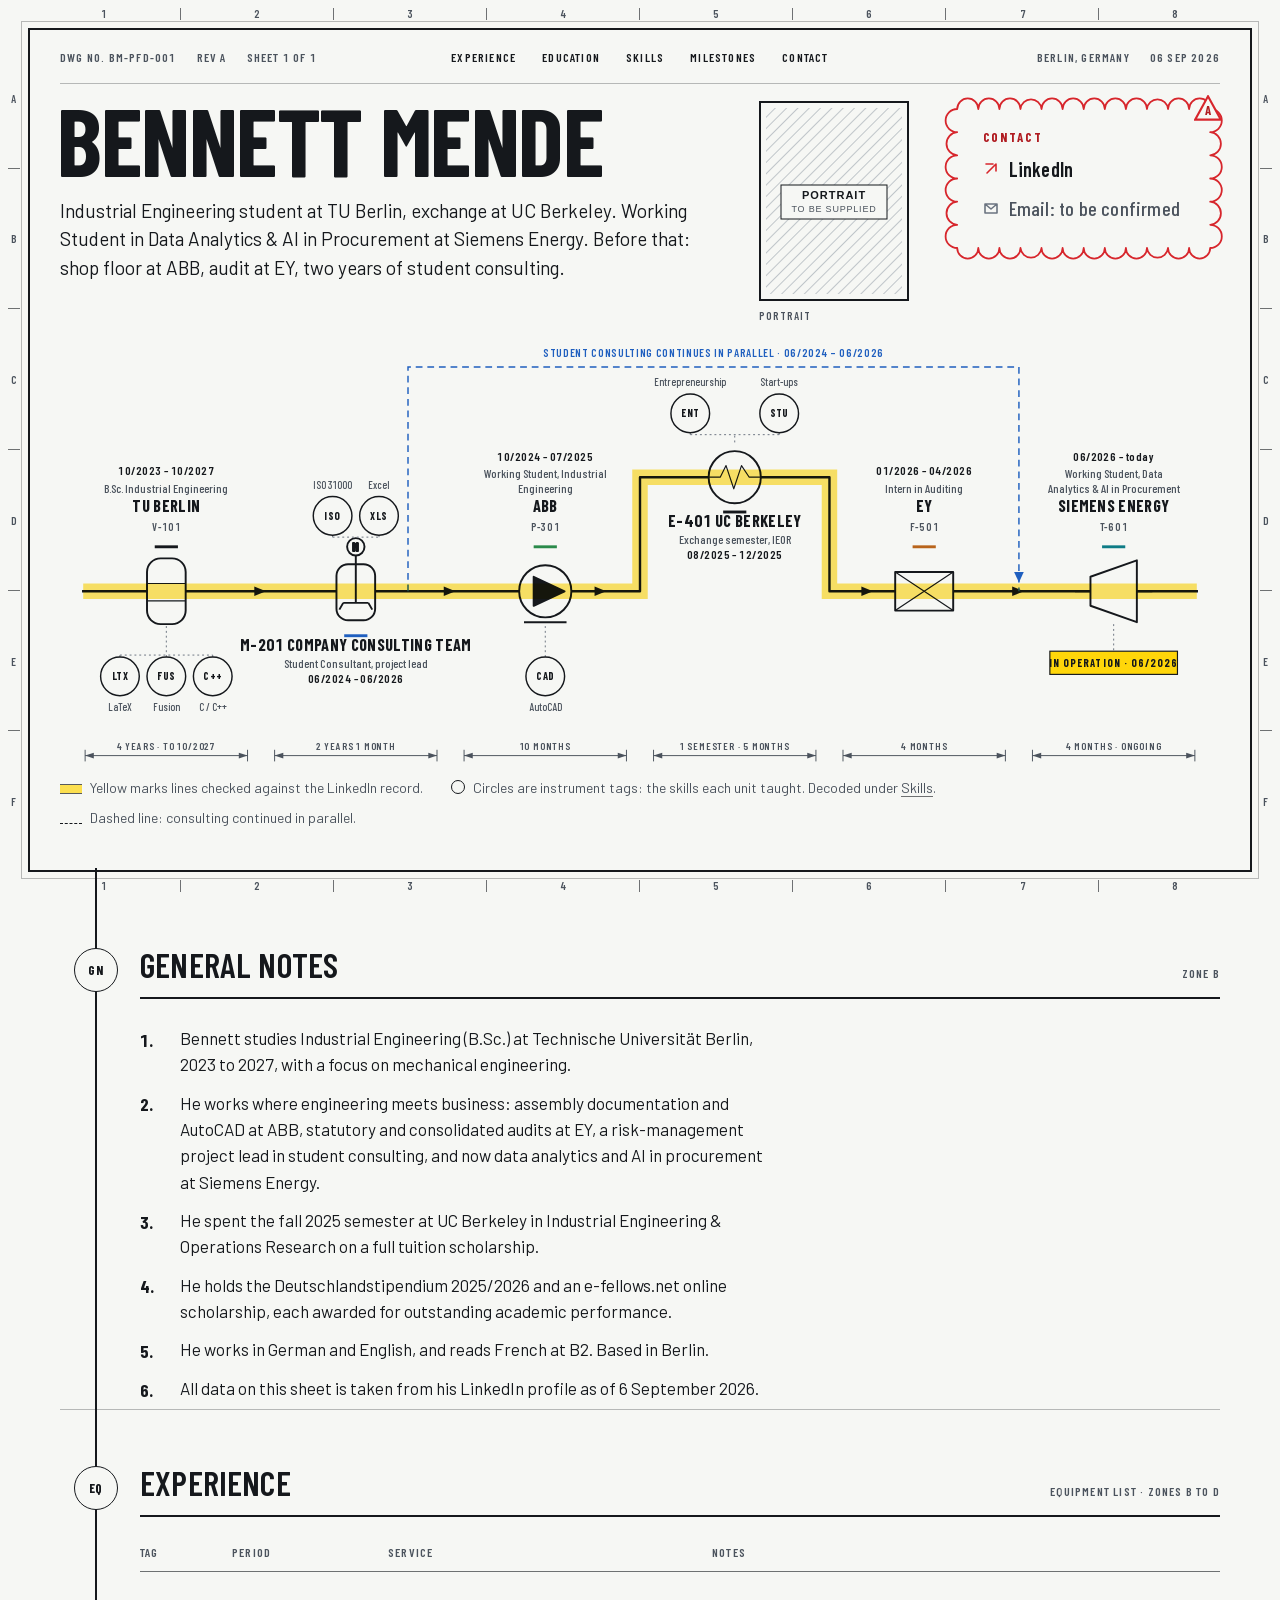
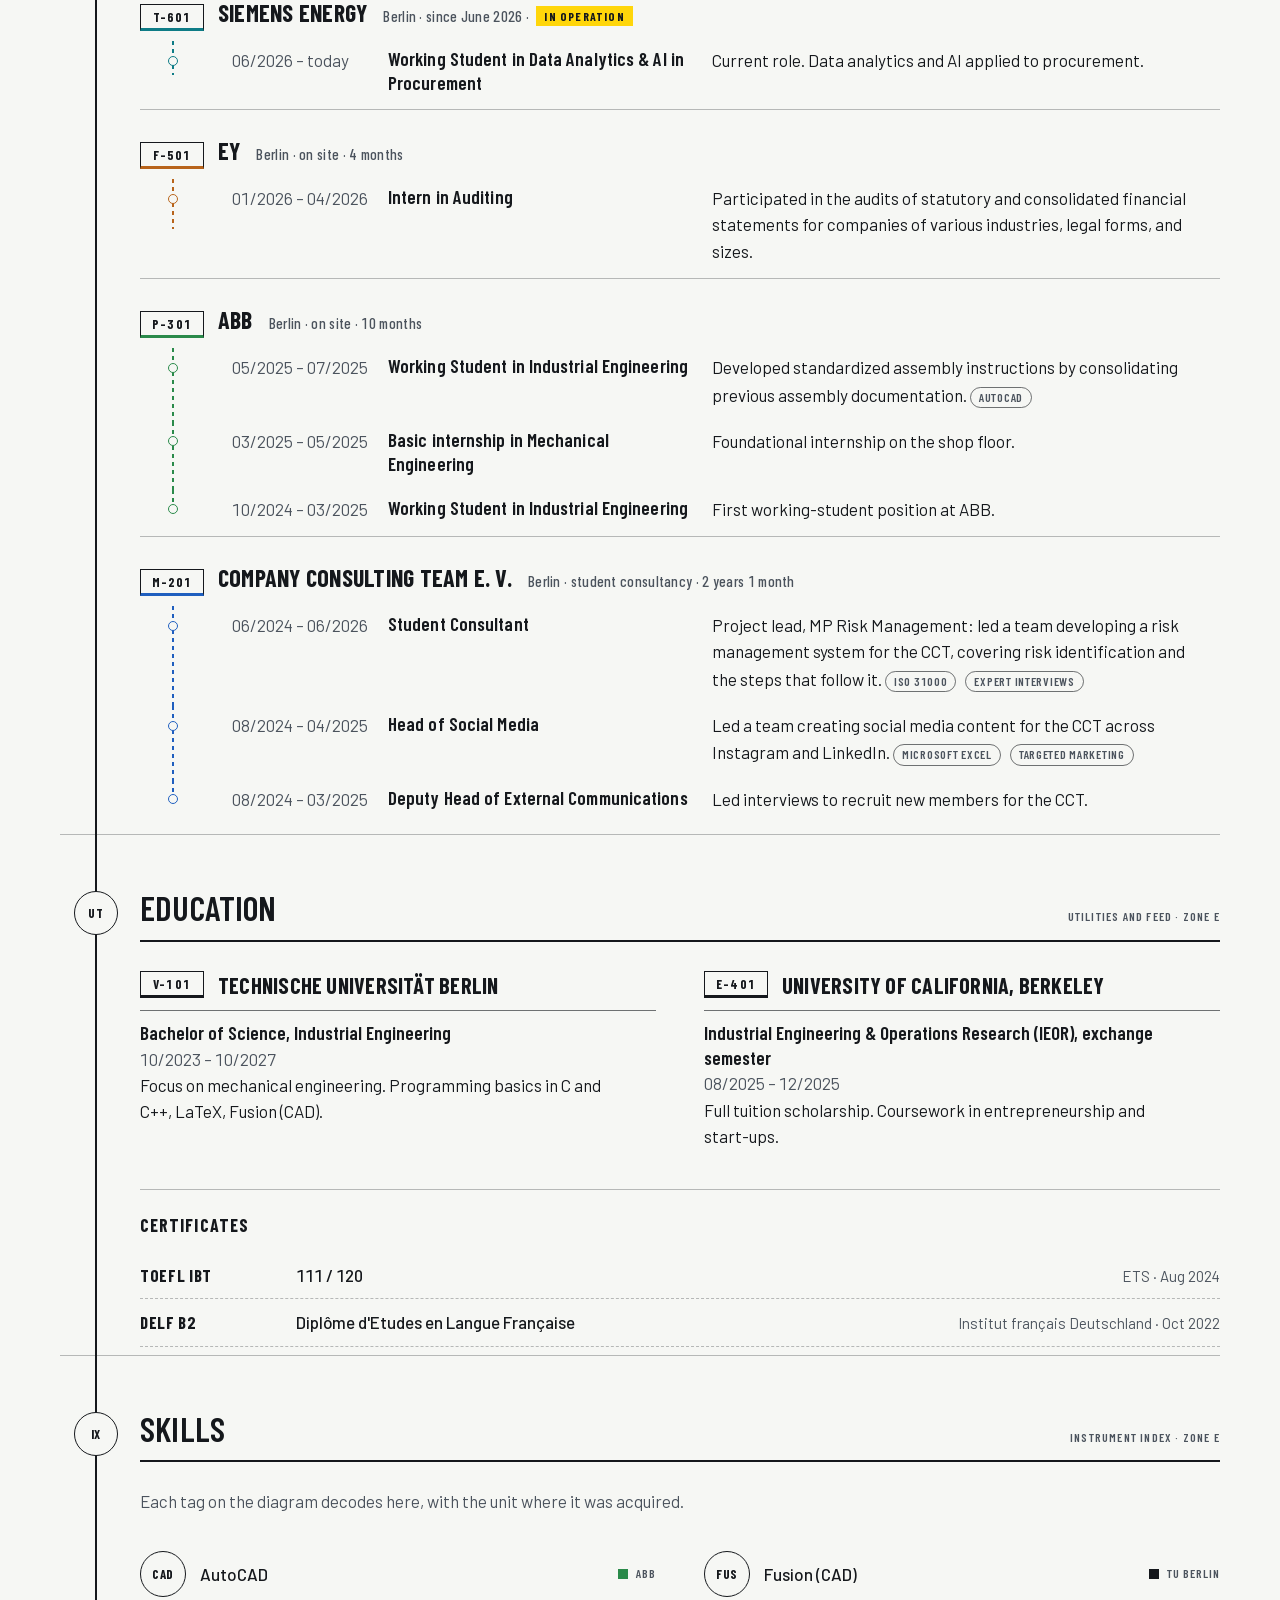
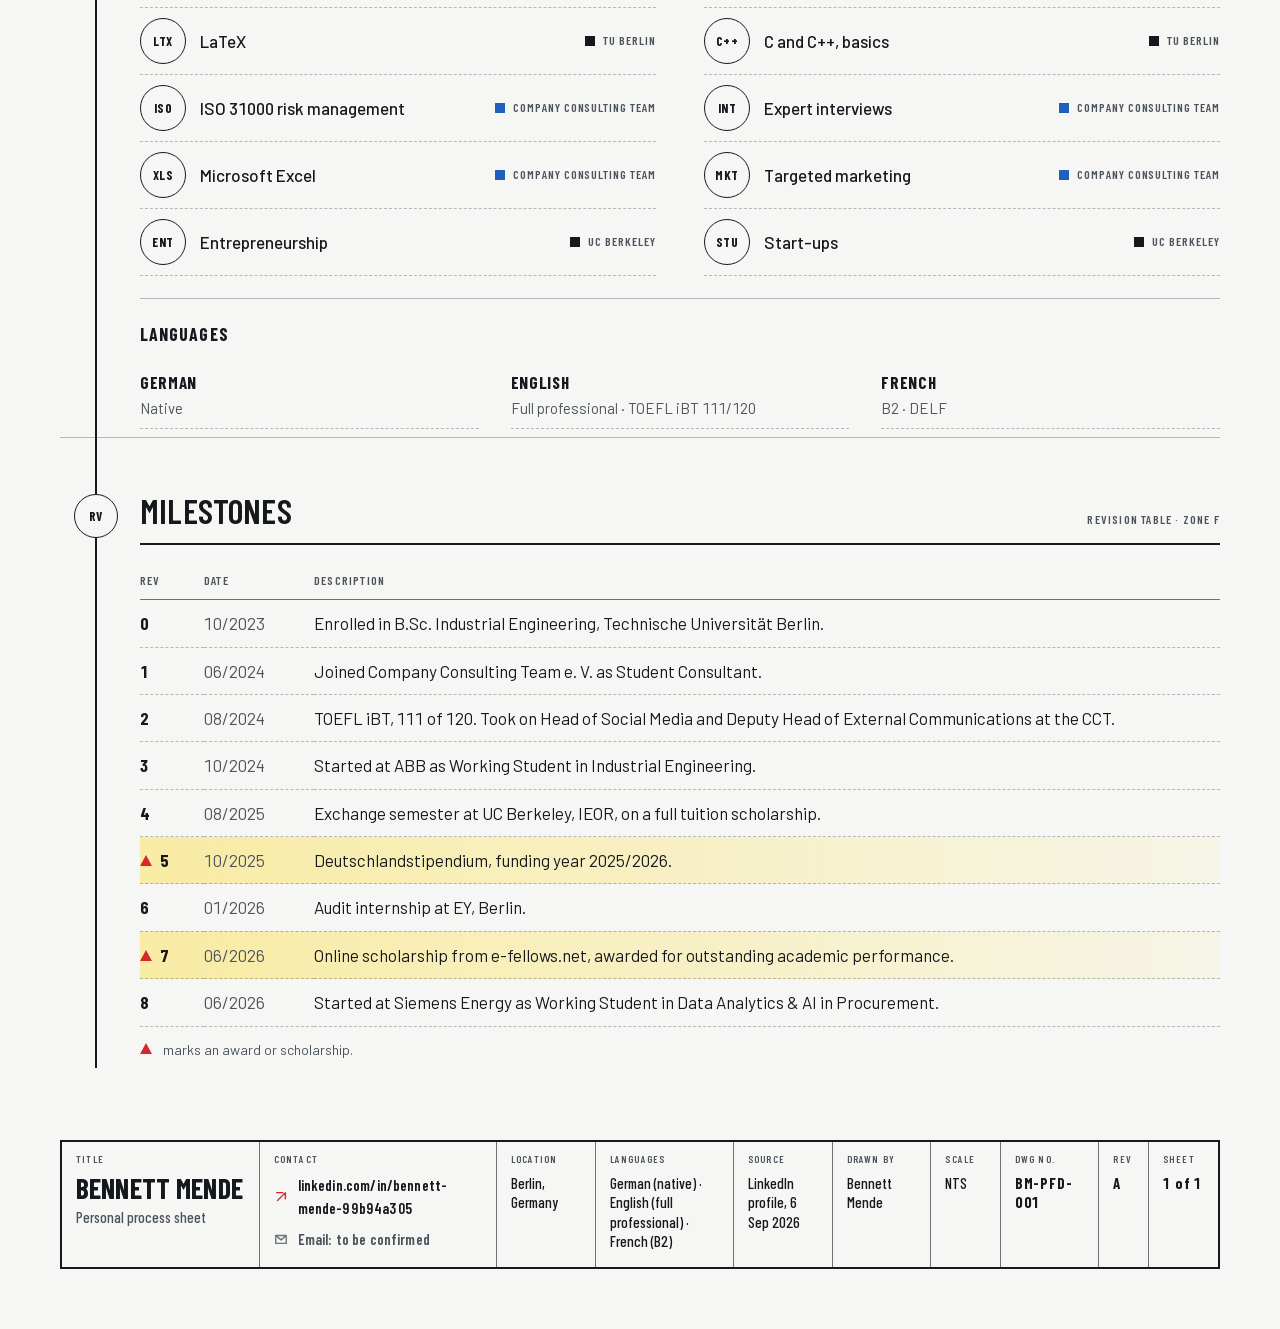
==== index.html @ 5a51af00 "Initial website upload" ====
<!DOCTYPE html>
<html lang="en">
<head>
<meta charset="utf-8">
<meta name="viewport" content="width=device-width, initial-scale=1">
<title>Bennett Mende: Industrial Engineering student, TU Berlin. Working Student at Siemens Energy.</title>
<meta name="description" content="Bennett Mende is a B.Sc. Industrial Engineering student at TU Berlin (exchange at UC Berkeley) and Working Student in Data Analytics &amp; AI in Procurement at Siemens Energy. Previously ABB, EY, and two years of student consulting.">
<meta name="theme-color" content="#f6f7f4">
<meta property="og:title" content="Bennett Mende">
<meta property="og:description" content="Industrial Engineering student at TU Berlin. Working Student in Data Analytics &amp; AI in Procurement at Siemens Energy. Previously ABB, EY, Company Consulting Team.">
<meta property="og:type" content="profile">
<link rel="icon" href="assets/favicon.svg" type="image/svg+xml">
<link rel="preload" href="assets/fonts/barlow-condensed-700.woff2" as="font" type="font/woff2" crossorigin>
<link rel="preload" href="assets/fonts/barlow-400.woff2" as="font" type="font/woff2" crossorigin>
<link rel="stylesheet" href="styles.css">
</head>
<body>
<!--
THESIS: A recruiter reads Bennett's career as one process flow on an engineering drawing sheet, checked off in yellow highlighter. It refuses the photo, big name, timeline-cards portfolio.
OWN-WORLD: plotter-white sheet, ink line work in three weights, a zone border and title block, DIN-style condensed caps (Barlow Condensed) with Barlow body, ISA-style equipment symbols and instrument bubbles, one highlighter yellow band, one red-pencil revision cloud, a color code per employer.
STORY: the visitor sees a real drawing sheet titled BENNETT MENDE, follows the line from TU Berlin to Siemens Energy in seconds, sees shop floor, audit, consulting, and data on one line, and clicks the red-lined Contact.
FIRST VIEWPORT: full-bleed sheet with zone markers. Drawing header strip. Title BENNETT MENDE at plotter scale with a one-line subtitle, portrait slot beside it, red revision cloud with LinkedIn and email at the right. Below: the process flow diagram, six labeled units on one continuous line with a dashed consulting bypass, skills as instrument bubbles. Contact repeats in the title block at the foot.
FORM: The Process Sheet (P&ID), candidate 7 of 7 on the ordered grounded list, seed 14451df4, code-led.
FINISH: unreviewed and undocumented is unfinished; this build ends with the finish review, the verdict, DESIGN.md, and every shipping raster carrying its provenance.
-->

<div class="frame" aria-hidden="true">
  <div class="frame-border"></div>
  <ol class="zones zones-top"><li>1</li><li>2</li><li>3</li><li>4</li><li>5</li><li>6</li><li>7</li><li>8</li></ol>
  <ol class="zones zones-bottom"><li>1</li><li>2</li><li>3</li><li>4</li><li>5</li><li>6</li><li>7</li><li>8</li></ol>
  <ol class="zones zones-left"><li>A</li><li>B</li><li>C</li><li>D</li><li>E</li><li>F</li></ol>
  <ol class="zones zones-right"><li>A</li><li>B</li><li>C</li><li>D</li><li>E</li><li>F</li></ol>
</div>

<a class="skip" href="#experience">Skip to experience</a>

<header class="dwg-header">
  <p class="dwg-meta"><span>Dwg no. BM-PFD-001</span><span>Rev A</span><span>Sheet 1 of 1</span></p>
  <nav class="dwg-nav" aria-label="Sections">
    <a href="#experience">Experience</a>
    <a href="#education">Education</a>
    <a href="#skills">Skills</a>
    <a href="#revisions">Milestones</a>
    <a href="#contact">Contact</a>
  </nav>
  <p class="dwg-meta dwg-meta-right"><span>Berlin, Germany</span><span><time datetime="2026-09-06">06 Sep 2026</time></span></p>
</header>

<main>
  <section class="hero" aria-labelledby="name">
    <div class="hero-top">
      <div class="hero-title">
        <h1 id="name">Bennett Mende</h1>
        <p class="hero-sub">Industrial Engineering student at TU Berlin, exchange at UC Berkeley. Working Student in Data Analytics &amp; AI in Procurement at Siemens Energy. Before that: shop floor at ABB, audit at EY, two years of student consulting.</p>
      </div>

      <figure class="portrait">
        <!-- Replace the src with assets/portrait.jpg once Bennett supplies a photo. See README.md. -->
        <img src="assets/portrait-placeholder.svg" width="150" height="200" alt="Portrait of Bennett Mende (placeholder until a photo is supplied)">
        <figcaption>Portrait</figcaption>
      </figure>

      <aside class="rev-cloud" id="contact-hero" aria-labelledby="contact-hero-title">
        <svg class="cloud-outline" aria-hidden="true" focusable="false"><path d=""/></svg>
        <span class="rev-tri" aria-hidden="true"><svg viewBox="0 0 24 22"><path d="M12 1 L23 21 H1 Z"/><text x="12" y="17">A</text></svg></span>
        <h2 id="contact-hero-title">Contact</h2>
        <ul class="contact-list">
          <li><a class="contact-link" href="https://www.linkedin.com/in/bennett-mende-99b94a305/" rel="me noopener" target="_blank">
            <svg class="ic" viewBox="0 0 16 16" aria-hidden="true"><path d="M3 3h7M13 3v7M13 3 4 12" fill="none" stroke="currentColor" stroke-width="1.6" stroke-linecap="round" stroke-linejoin="round"/></svg>
            LinkedIn<span class="visually-hidden"> (opens in a new tab)</span></a></li>
          <li><span class="contact-link placeholder" title="Email address to be confirmed by Bennett">
            <svg class="ic" viewBox="0 0 16 16" aria-hidden="true"><path d="M2 4h12v9H2zM2 4l6 5 6-5" fill="none" stroke="currentColor" stroke-width="1.6" stroke-linejoin="round"/></svg>
            Email: to be confirmed</span></li>
        </ul>
      </aside>
    </div>

    <figure class="pfd" id="pfd">
      <svg class="pfd-svg" role="img" aria-labelledby="pfd-title pfd-desc">
        <title id="pfd-title">Process flow diagram of Bennett Mende's career</title>
        <desc id="pfd-desc">One line from TU Berlin (2023) through Company Consulting Team (2024 to 2026), ABB (2024 to 2025), UC Berkeley (2025), and EY (2026) to Siemens Energy (since June 2026). Circles show skills learned at each stop.</desc>
      </svg>
      <noscript>
        <ol class="pfd-fallback">
          <li>TU Berlin, B.Sc. Industrial Engineering, 10/2023 to 10/2027</li>
          <li>Company Consulting Team e. V., Student Consultant, 06/2024 to 06/2026</li>
          <li>ABB, Working Student in Industrial Engineering, 10/2024 to 07/2025</li>
          <li>UC Berkeley, IEOR exchange semester, 08/2025 to 12/2025</li>
          <li>EY, Intern in Auditing, 01/2026 to 04/2026</li>
          <li>Siemens Energy, Working Student in Data Analytics &amp; AI in Procurement, since 06/2026</li>
        </ol>
      </noscript>
      <figcaption class="pfd-caption">
        <span><i class="key key-yellow" aria-hidden="true"></i>Yellow marks lines checked against the LinkedIn record.</span>
        <span><i class="key key-bubble" aria-hidden="true"></i>Circles are instrument tags: the skills each unit taught. Decoded under <a href="#skills">Skills</a>.</span>
        <span><i class="key key-dash" aria-hidden="true"></i>Dashed line: consulting continued in parallel.</span>
      </figcaption>
    </figure>
  </section>

  <div class="sheet-body">
    <div class="spine" aria-hidden="true"><div class="spine-yellow"></div></div>

    <section class="sheet-section" id="about" aria-labelledby="about-h">
      <div class="gutter"><span class="tag-bubble">GN</span></div>
      <div class="section-inner">
        <div class="section-head">
          <h2 id="about-h">General notes</h2>
          <p class="sheet-ref">Zone B</p>
        </div>
        <ol class="notes">
          <li>Bennett studies Industrial Engineering (B.Sc.) at Technische Universität Berlin, 2023 to 2027, with a focus on mechanical engineering.</li>
          <li>He works where engineering meets business: assembly documentation and AutoCAD at ABB, statutory and consolidated audits at EY, a risk-management project lead in student consulting, and now data analytics and AI in procurement at Siemens Energy.</li>
          <li>He spent the fall 2025 semester at UC Berkeley in Industrial Engineering &amp; Operations Research on a full tuition scholarship.</li>
          <li>He holds the Deutschlandstipendium 2025/2026 and an e-fellows.net online scholarship, each awarded for outstanding academic performance.</li>
          <li>He works in German and English, and reads French at B2. Based in Berlin.</li>
          <li>All data on this sheet is taken from his LinkedIn profile as of 6 September 2026.</li>
        </ol>
      </div>
    </section>

    <section class="sheet-section" id="experience" aria-labelledby="experience-h">
      <div class="gutter"><span class="tag-bubble">EQ</span></div>
      <div class="section-inner">
        <div class="section-head">
          <h2 id="experience-h">Experience</h2>
          <p class="sheet-ref">Equipment list · Zones B to D</p>
        </div>

        <table class="equipment">
          <thead>
            <tr>
              <th scope="col" class="col-tag">Tag</th>
              <th scope="col" class="col-period">Period</th>
              <th scope="col" class="col-service">Service</th>
              <th scope="col" class="col-notes">Notes</th>
            </tr>
          </thead>

          <tbody id="exp-se" class="unit" style="--code:#0e7c86">
            <tr class="unit-row">
              <th scope="rowgroup" colspan="4"><span class="unit-tag">T-601</span><span class="unit-name">Siemens Energy</span><span class="unit-meta">Berlin · since June 2026 · <span class="in-operation">in operation</span></span></th>
            </tr>
            <tr>
              <td class="col-tag" aria-hidden="true"></td>
              <td class="col-period"><time datetime="2026-06">06/2026</time> – today</td>
              <td class="col-service">Working Student in Data Analytics &amp; AI in Procurement</td>
              <td class="col-notes">Current role. Data analytics and AI applied to procurement.</td>
            </tr>
          </tbody>

          <tbody id="exp-ey" class="unit" style="--code:#b8641b">
            <tr class="unit-row">
              <th scope="rowgroup" colspan="4"><span class="unit-tag">F-501</span><span class="unit-name">EY</span><span class="unit-meta">Berlin · on site · 4 months</span></th>
            </tr>
            <tr>
              <td class="col-tag" aria-hidden="true"></td>
              <td class="col-period"><time datetime="2026-01">01/2026</time> – <time datetime="2026-04">04/2026</time></td>
              <td class="col-service">Intern in Auditing</td>
              <td class="col-notes">Participated in the audits of statutory and consolidated financial statements for companies of various industries, legal forms, and sizes.</td>
            </tr>
          </tbody>

          <tbody id="exp-abb" class="unit" style="--code:#2a8a4a">
            <tr class="unit-row">
              <th scope="rowgroup" colspan="4"><span class="unit-tag">P-301</span><span class="unit-name">ABB</span><span class="unit-meta">Berlin · on site · 10 months</span></th>
            </tr>
            <tr>
              <td class="col-tag" aria-hidden="true"></td>
              <td class="col-period"><time datetime="2025-05">05/2025</time> – <time datetime="2025-07">07/2025</time></td>
              <td class="col-service">Working Student in Industrial Engineering</td>
              <td class="col-notes">Developed standardized assembly instructions by consolidating previous assembly documentation. <span class="inst">AutoCAD</span></td>
            </tr>
            <tr>
              <td class="col-tag" aria-hidden="true"></td>
              <td class="col-period"><time datetime="2025-03">03/2025</time> – <time datetime="2025-05">05/2025</time></td>
              <td class="col-service">Basic internship in Mechanical Engineering</td>
              <td class="col-notes">Foundational internship on the shop floor.</td>
            </tr>
            <tr>
              <td class="col-tag" aria-hidden="true"></td>
              <td class="col-period"><time datetime="2024-10">10/2024</time> – <time datetime="2025-03">03/2025</time></td>
              <td class="col-service">Working Student in Industrial Engineering</td>
              <td class="col-notes">First working-student position at ABB.</td>
            </tr>
          </tbody>

          <tbody id="exp-cct" class="unit" style="--code:#1f5fbf">
            <tr class="unit-row">
              <th scope="rowgroup" colspan="4"><span class="unit-tag">M-201</span><span class="unit-name">Company Consulting Team e. V.</span><span class="unit-meta">Berlin · student consultancy · 2 years 1 month</span></th>
            </tr>
            <tr>
              <td class="col-tag" aria-hidden="true"></td>
              <td class="col-period"><time datetime="2024-06">06/2024</time> – <time datetime="2026-06">06/2026</time></td>
              <td class="col-service">Student Consultant</td>
              <td class="col-notes">Project lead, MP Risk Management: led a team developing a risk management system for the CCT, covering risk identification and the steps that follow it. <span class="inst">ISO 31000</span> <span class="inst">Expert interviews</span></td>
            </tr>
            <tr>
              <td class="col-tag" aria-hidden="true"></td>
              <td class="col-period"><time datetime="2024-08">08/2024</time> – <time datetime="2025-04">04/2025</time></td>
              <td class="col-service">Head of Social Media</td>
              <td class="col-notes">Led a team creating social media content for the CCT across Instagram and LinkedIn. <span class="inst">Microsoft Excel</span> <span class="inst">Targeted marketing</span></td>
            </tr>
            <tr>
              <td class="col-tag" aria-hidden="true"></td>
              <td class="col-period"><time datetime="2024-08">08/2024</time> – <time datetime="2025-03">03/2025</time></td>
              <td class="col-service">Deputy Head of External Communications</td>
              <td class="col-notes">Led interviews to recruit new members for the CCT.</td>
            </tr>
          </tbody>
        </table>
      </div>
    </section>

    <section class="sheet-section" id="education" aria-labelledby="education-h">
      <div class="gutter"><span class="tag-bubble">UT</span></div>
      <div class="section-inner">
        <div class="section-head">
          <h2 id="education-h">Education</h2>
          <p class="sheet-ref">Utilities and feed · Zone E</p>
        </div>

        <dl class="utilities">
          <div class="utility">
            <dt><span class="unit-tag">V-101</span>Technische Universität Berlin</dt>
            <dd class="u-degree">Bachelor of Science, Industrial Engineering</dd>
            <dd class="u-period"><time datetime="2023-10">10/2023</time> – <time datetime="2027-10">10/2027</time></dd>
            <dd class="u-notes">Focus on mechanical engineering. Programming basics in C and C++, LaTeX, Fusion (CAD).</dd>
          </div>
          <div class="utility">
            <dt><span class="unit-tag">E-401</span>University of California, Berkeley</dt>
            <dd class="u-degree">Industrial Engineering &amp; Operations Research (IEOR), exchange semester</dd>
            <dd class="u-period"><time datetime="2025-08">08/2025</time> – <time datetime="2025-12">12/2025</time></dd>
            <dd class="u-notes">Full tuition scholarship. Coursework in entrepreneurship and start-ups.</dd>
          </div>
        </dl>

        <div class="certs">
          <h3>Certificates</h3>
          <ul class="cert-list">
            <li><span class="cert-name">TOEFL iBT</span><span class="cert-value">111 / 120</span><span class="cert-meta">ETS · <time datetime="2024-08">Aug 2024</time></span></li>
            <li><span class="cert-name">DELF B2</span><span class="cert-value">Diplôme d'Etudes en Langue Française</span><span class="cert-meta">Institut français Deutschland · <time datetime="2022-10">Oct 2022</time></span></li>
          </ul>
        </div>
      </div>
    </section>

    <section class="sheet-section" id="skills" aria-labelledby="skills-h">
      <div class="gutter"><span class="tag-bubble">IX</span></div>
      <div class="section-inner">
        <div class="section-head">
          <h2 id="skills-h">Skills</h2>
          <p class="sheet-ref">Instrument index · Zone E</p>
        </div>
        <p class="lede">Each tag on the diagram decodes here, with the unit where it was acquired.</p>

        <ul class="instruments">
          <li><span class="bubble" aria-hidden="true">CAD</span><span class="i-name">AutoCAD</span><span class="i-src" style="--code:#2a8a4a">ABB</span></li>
          <li><span class="bubble" aria-hidden="true">FUS</span><span class="i-name">Fusion (CAD)</span><span class="i-src">TU Berlin</span></li>
          <li><span class="bubble" aria-hidden="true">LTX</span><span class="i-name">LaTeX</span><span class="i-src">TU Berlin</span></li>
          <li><span class="bubble" aria-hidden="true">C++</span><span class="i-name">C and C++, basics</span><span class="i-src">TU Berlin</span></li>
          <li><span class="bubble" aria-hidden="true">ISO</span><span class="i-name">ISO 31000 risk management</span><span class="i-src" style="--code:#1f5fbf">Company Consulting Team</span></li>
          <li><span class="bubble" aria-hidden="true">INT</span><span class="i-name">Expert interviews</span><span class="i-src" style="--code:#1f5fbf">Company Consulting Team</span></li>
          <li><span class="bubble" aria-hidden="true">XLS</span><span class="i-name">Microsoft Excel</span><span class="i-src" style="--code:#1f5fbf">Company Consulting Team</span></li>
          <li><span class="bubble" aria-hidden="true">MKT</span><span class="i-name">Targeted marketing</span><span class="i-src" style="--code:#1f5fbf">Company Consulting Team</span></li>
          <li><span class="bubble" aria-hidden="true">ENT</span><span class="i-name">Entrepreneurship</span><span class="i-src">UC Berkeley</span></li>
          <li><span class="bubble" aria-hidden="true">STU</span><span class="i-name">Start-ups</span><span class="i-src">UC Berkeley</span></li>
        </ul>

        <div class="languages">
          <h3>Languages</h3>
          <ul class="lang-list">
            <li><span class="lang">German</span><span class="level">Native</span></li>
            <li><span class="lang">English</span><span class="level">Full professional · TOEFL iBT 111/120</span></li>
            <li><span class="lang">French</span><span class="level">B2 · DELF</span></li>
          </ul>
        </div>
      </div>
    </section>

    <section class="sheet-section" id="revisions" aria-labelledby="revisions-h">
      <div class="gutter"><span class="tag-bubble">RV</span></div>
      <div class="section-inner">
        <div class="section-head">
          <h2 id="revisions-h">Milestones</h2>
          <p class="sheet-ref">Revision table · Zone F</p>
        </div>

        <table class="revisions">
          <thead>
            <tr><th scope="col">Rev</th><th scope="col">Date</th><th scope="col">Description</th></tr>
          </thead>
          <tbody>
            <tr><td>0</td><td><time datetime="2023-10">10/2023</time></td><td>Enrolled in B.Sc. Industrial Engineering, Technische Universität Berlin.</td></tr>
            <tr><td>1</td><td><time datetime="2024-06">06/2024</time></td><td>Joined Company Consulting Team e. V. as Student Consultant.</td></tr>
            <tr><td>2</td><td><time datetime="2024-08">08/2024</time></td><td>TOEFL iBT, 111 of 120. Took on Head of Social Media and Deputy Head of External Communications at the CCT.</td></tr>
            <tr><td>3</td><td><time datetime="2024-10">10/2024</time></td><td>Started at ABB as Working Student in Industrial Engineering.</td></tr>
            <tr><td>4</td><td><time datetime="2025-08">08/2025</time></td><td>Exchange semester at UC Berkeley, IEOR, on a full tuition scholarship.</td></tr>
            <tr class="award"><td><span class="award-mark" aria-hidden="true"></span>5</td><td><time datetime="2025-10">10/2025</time></td><td>Deutschlandstipendium, funding year 2025/2026.</td></tr>
            <tr><td>6</td><td><time datetime="2026-01">01/2026</time></td><td>Audit internship at EY, Berlin.</td></tr>
            <tr class="award"><td><span class="award-mark" aria-hidden="true"></span>7</td><td><time datetime="2026-06">06/2026</time></td><td>Online scholarship from e-fellows.net, awarded for outstanding academic performance.</td></tr>
            <tr><td>8</td><td><time datetime="2026-06">06/2026</time></td><td>Started at Siemens Energy as Working Student in Data Analytics &amp; AI in Procurement.</td></tr>
          </tbody>
        </table>
        <p class="table-note"><span class="award-mark" aria-hidden="true"></span> marks an award or scholarship.</p>
      </div>
    </section>
  </div>

  <footer class="title-block" id="contact" aria-labelledby="tb-title">
    <div class="tb-cell tb-title">
      <span class="tb-label">Title</span>
      <p id="tb-title" class="tb-name">Bennett Mende</p>
      <p class="tb-value">Personal process sheet</p>
    </div>
    <div class="tb-cell tb-contact">
      <span class="tb-label">Contact</span>
      <ul class="contact-list">
        <li><a class="contact-link" href="https://www.linkedin.com/in/bennett-mende-99b94a305/" rel="me noopener" target="_blank">
          <svg class="ic" viewBox="0 0 16 16" aria-hidden="true"><path d="M3 3h7M13 3v7M13 3 4 12" fill="none" stroke="currentColor" stroke-width="1.6" stroke-linecap="round" stroke-linejoin="round"/></svg>
          linkedin.com/in/bennett-mende-99b94a305<span class="visually-hidden"> (opens in a new tab)</span></a></li>
        <li><span class="contact-link placeholder" title="Email address to be confirmed by Bennett">
          <svg class="ic" viewBox="0 0 16 16" aria-hidden="true"><path d="M2 4h12v9H2zM2 4l6 5 6-5" fill="none" stroke="currentColor" stroke-width="1.6" stroke-linejoin="round"/></svg>
          Email: to be confirmed</span></li>
      </ul>
    </div>
    <div class="tb-cell tb-location">
      <span class="tb-label">Location</span>
      <p class="tb-value">Berlin, Germany</p>
    </div>
    <div class="tb-cell tb-langs">
      <span class="tb-label">Languages</span>
      <p class="tb-value">German (native) · English (full professional) · French (B2)</p>
    </div>
    <div class="tb-cell tb-source">
      <span class="tb-label">Source</span>
      <p class="tb-value">LinkedIn profile, <time datetime="2026-09-06">6 Sep 2026</time></p>
    </div>
    <div class="tb-cell tb-drawn">
      <span class="tb-label">Drawn by</span>
      <p class="tb-value">Bennett Mende</p>
    </div>
    <div class="tb-cell tb-scale">
      <span class="tb-label">Scale</span>
      <p class="tb-value">NTS</p>
    </div>
    <div class="tb-cell tb-dwg">
      <span class="tb-label">Dwg no.</span>
      <p class="tb-value tb-mono">BM-PFD-001</p>
    </div>
    <div class="tb-cell tb-rev">
      <span class="tb-label">Rev</span>
      <p class="tb-value tb-mono">A</p>
    </div>
    <div class="tb-cell tb-sheet">
      <span class="tb-label">Sheet</span>
      <p class="tb-value tb-mono">1 of 1</p>
    </div>
  </footer>
</main>

<script src="script.js" defer></script>
</body>
</html>
---- styles.css ----
/* Bennett Mende: The Process Sheet
   A plotter-white engineering drawing sheet. Ink line work in three weights,
   a zone border, a title block, highlighter yellow for checked lines, red pencil
   for the revision cloud. Type: Barlow Condensed (DIN-style engineering caps)
   and Barlow for reading. */

@font-face { font-family: "Barlow"; font-weight: 400; font-display: swap; src: url("assets/fonts/barlow-400.woff2") format("woff2"); }
@font-face { font-family: "Barlow"; font-weight: 500; font-display: swap; src: url("assets/fonts/barlow-500.woff2") format("woff2"); }
@font-face { font-family: "Barlow"; font-weight: 600; font-display: swap; src: url("assets/fonts/barlow-600.woff2") format("woff2"); }
@font-face { font-family: "Barlow Condensed"; font-weight: 500; font-display: swap; src: url("assets/fonts/barlow-condensed-500.woff2") format("woff2"); }
@font-face { font-family: "Barlow Condensed"; font-weight: 600; font-display: swap; src: url("assets/fonts/barlow-condensed-600.woff2") format("woff2"); }
@font-face { font-family: "Barlow Condensed"; font-weight: 700; font-display: swap; src: url("assets/fonts/barlow-condensed-700.woff2") format("woff2"); }

:root {
  --sheet: #f6f7f4;
  --sheet-deep: #eceee9;
  --ink: #15181c;
  --ink-2: #4b535d;
  --ink-3: #6b7480;
  --rule: rgba(21, 24, 28, 0.28);
  --rule-strong: rgba(21, 24, 28, 0.6);
  --yellow: #ffd60a;
  --yellow-ink: #7a6200;
  --red: #d7262c;
  --red-deep: #b01c21;
  --code: var(--ink);

  --font-display: "Barlow Condensed", "Arial Narrow", "Helvetica Neue", sans-serif;
  --font-body: "Barlow", "Helvetica Neue", Arial, sans-serif;

  --frame: 28px;        /* distance from viewport edge to the border line */
  --frame-pad: 60px;    /* content inset from viewport edge */
  --gutter: 72px;       /* spine column width */
  --max: 1320px;

  --w-thin: 1px;
  --w-med: 1.5px;
  --w-thick: 2.5px;

  --ease-out: cubic-bezier(0.16, 1, 0.3, 1);
}

@media (max-width: 760px) {
  :root { --frame: 14px; --frame-pad: 32px; --gutter: 0px; }
}

*, *::before, *::after { box-sizing: border-box; }

html {
  background: var(--sheet);
  color: var(--ink);
  font-family: var(--font-body);
  font-size: 100%;
  line-height: 1.55;
  -webkit-text-size-adjust: 100%;
  scroll-behavior: smooth;
  scroll-padding-top: 72px;
  caret-color: var(--ink);
  scrollbar-color: var(--ink) var(--sheet);
  scrollbar-width: thin;
}

body {
  margin: 0;
  min-height: 100vh;
  font-size: 1.0625rem;
  font-feature-settings: "tnum" 1, "kern" 1;
  padding: 0 var(--frame-pad);
}

::selection { background: var(--yellow); color: var(--ink); }
::-webkit-scrollbar { width: 10px; height: 10px; }
::-webkit-scrollbar-track { background: var(--sheet); }
::-webkit-scrollbar-thumb { background: var(--ink); border: 3px solid var(--sheet); }

:focus-visible {
  outline: 3px solid var(--yellow);
  outline-offset: 2px;
  box-shadow: 0 0 0 5px var(--ink);
  border-radius: 1px;
}

a { color: inherit; text-decoration-color: var(--rule-strong); text-decoration-thickness: 1px; text-underline-offset: 0.18em; }
a:hover { text-decoration-color: var(--ink); text-decoration-thickness: 2px; }

h1, h2, h3 { margin: 0; font-family: var(--font-display); text-wrap: balance; }
p, ul, ol, dl { margin: 0; }
ul, ol { padding: 0; list-style: none; }
time { font-variant-numeric: tabular-nums; }

.visually-hidden {
  position: absolute !important; width: 1px; height: 1px; padding: 0; margin: -1px;
  overflow: hidden; clip: rect(0 0 0 0); white-space: nowrap; border: 0;
}

.skip {
  position: absolute; left: var(--frame-pad); top: -60px;
  background: var(--ink); color: var(--sheet); padding: 8px 14px;
  font-family: var(--font-display); font-weight: 600; letter-spacing: 0.06em; text-transform: uppercase;
  text-decoration: none; z-index: 60;
}
.skip:focus { top: 8px; }

/* ---------- Sheet frame with zone markers ---------- */

.frame { position: fixed; inset: 0; pointer-events: none; z-index: 50; }
.frame-border {
  position: absolute; inset: var(--frame);
  border: var(--w-thick) solid var(--ink);
}
.frame-border::before {
  content: ""; position: absolute; inset: -9px;
  border: var(--w-thin) solid var(--rule);
}
.zones {
  position: absolute; display: flex; margin: 0; padding: 0;
  font-family: var(--font-display); font-weight: 600; font-size: 0.6875rem;
  letter-spacing: 0.08em; color: var(--ink-2);
}
.zones li { flex: 1; display: flex; align-items: center; justify-content: center; position: relative; }
.zones-top, .zones-bottom { left: var(--frame); right: var(--frame); height: var(--frame); }
.zones-top { top: 0; } .zones-bottom { bottom: 0; }
.zones-left, .zones-right { top: var(--frame); bottom: var(--frame); width: var(--frame); flex-direction: column; }
.zones-left { left: 0; } .zones-right { right: 0; }
.zones-top li:not(:last-child)::after, .zones-bottom li:not(:last-child)::after {
  content: ""; position: absolute; right: 0; top: 30%; height: 40%; border-right: var(--w-thin) solid var(--rule-strong);
}
.zones-left li:not(:last-child)::after, .zones-right li:not(:last-child)::after {
  content: ""; position: absolute; bottom: 0; left: 30%; width: 40%; border-bottom: var(--w-thin) solid var(--rule-strong);
}
@media (max-width: 760px) {
  .zones { font-size: 0.5625rem; }
  .frame-border::before { display: none; }
}

/* ---------- Drawing header ---------- */

.dwg-header {
  position: sticky; top: 0; z-index: 40;
  display: grid; grid-template-columns: 1fr auto 1fr; align-items: center; gap: 24px;
  max-width: var(--max); margin: 0 auto;
  padding: 44px 0 12px;
  background: var(--sheet);
  box-shadow: 0 1px 0 var(--rule);
  font-family: var(--font-display); font-weight: 600; font-size: 0.75rem;
  letter-spacing: 0.1em; text-transform: uppercase; color: var(--ink-2);
}
.dwg-meta { display: flex; gap: 20px; white-space: nowrap; }
.dwg-meta-right { justify-content: flex-end; }
.dwg-nav { display: flex; gap: 26px; }
.dwg-nav a { text-decoration: none; color: var(--ink); padding: 4px 0; position: relative; }
.dwg-nav a::after {
  content: ""; position: absolute; left: 0; right: 0; bottom: 0; height: 3px;
  background: var(--yellow); transform: scaleX(0); transform-origin: left;
  transition: transform 260ms var(--ease-out);
}
.dwg-nav a:hover::after, .dwg-nav a:focus-visible::after { transform: scaleX(1); }
@media (max-width: 960px) {
  .dwg-header { position: static; grid-template-columns: 1fr; gap: 8px; padding-top: 34px; background: none; box-shadow: none; }
  .dwg-meta-right { display: none; }
  .dwg-nav { gap: 8px 14px; flex-wrap: wrap; font-size: 0.6875rem; }
}
@media (max-width: 480px) {
  .dwg-header .dwg-meta { display: none; }
}

/* ---------- Hero ---------- */

main { max-width: var(--max); margin: 0 auto; }

.hero { padding: 12px 0 40px; }

.hero-top {
  display: grid;
  grid-template-columns: minmax(0, 1fr) auto auto;
  gap: 40px 48px;
  align-items: start;
}

h1 {
  font-size: clamp(2.75rem, 7.5vw + 1rem, 6rem);
  line-height: 0.92;
  font-weight: 700;
  letter-spacing: -0.015em;
  text-transform: uppercase;
  margin-left: -0.03em;
}
.hero-sub {
  margin-top: 14px;
  max-width: 62ch;
  font-size: 1.1875rem;
  line-height: 1.5;
  color: var(--ink);
}

.portrait { margin: 6px 0 0; display: grid; gap: 6px; justify-items: start; }
.portrait img { display: block; width: 150px; height: 200px; object-fit: cover; }
.portrait figcaption {
  font-family: var(--font-display); font-weight: 600; font-size: 0.6875rem;
  letter-spacing: 0.1em; text-transform: uppercase; color: var(--ink-2);
}

/* Revision cloud: red pencil markup around Contact */
.rev-cloud {
  position: relative; margin: 14px 10px 0 0;
  padding: 22px 30px 24px 26px;
  color: var(--red-deep);
  min-width: 250px;
}
.cloud-outline {
  position: absolute; inset: 0; width: 100%; height: 100%; overflow: visible;
  pointer-events: none;
}
.cloud-outline path { fill: none; stroke: var(--red); stroke-width: 1.8; stroke-linejoin: round; }
.rev-tri { position: absolute; right: -12px; top: -14px; width: 28px; height: 26px; }
.rev-tri svg { width: 100%; height: 100%; }
.rev-tri path { fill: var(--sheet); stroke: var(--red); stroke-width: 1.8; }
.rev-tri text { font-family: var(--font-display); font-weight: 700; font-size: 11px; fill: var(--red-deep); text-anchor: middle; }
.rev-cloud h2 {
  font-size: 0.8125rem; font-weight: 700; letter-spacing: 0.14em; text-transform: uppercase;
  color: var(--red-deep); margin-bottom: 10px;
}
.contact-list { display: grid; gap: 8px; }
.contact-link {
  display: inline-flex; align-items: center; gap: 10px;
  font-family: var(--font-display); font-weight: 600; font-size: 1.25rem; letter-spacing: 0.01em;
  color: var(--ink); text-decoration: none;
}
.contact-link .ic { width: 16px; height: 16px; flex: none; color: var(--red); }
a.contact-link { position: relative; }
a.contact-link::after {
  content: ""; position: absolute; left: 26px; right: 0; bottom: 1px; height: 2px;
  background: var(--red); transform: scaleX(0); transform-origin: left; transition: transform 240ms var(--ease-out);
}
a.contact-link:hover::after, a.contact-link:focus-visible::after { transform: scaleX(1); }
.contact-link.placeholder { color: var(--ink-2); font-weight: 500; }
.contact-link.placeholder .ic { color: var(--ink-3); }

@media (max-width: 1100px) {
  .hero-top { grid-template-columns: minmax(0, 1fr) auto; grid-template-rows: auto auto; gap: 24px 40px; }
  .hero-title { grid-row: 1 / 3; }
  .portrait { grid-column: 2; grid-row: 1; }
  .portrait img { width: 120px; height: 160px; }
  .rev-cloud { grid-column: 2; grid-row: 2; margin: 0 10px 0 0; padding: 18px 26px 20px 22px; }
}
@media (max-width: 760px) {
  .hero { padding-top: 8px; }
  .hero-top { grid-template-columns: 1fr; grid-template-rows: none; gap: 26px; }
  .hero-title { grid-row: auto; }
  .portrait { grid-column: auto; grid-row: auto; order: 3; margin-top: 4px; }
  .rev-cloud { grid-column: auto; grid-row: auto; }
  .hero-sub { font-size: 1.0625rem; margin-top: 16px; }
  .rev-cloud { margin: 18px 12px 0 0; padding: 18px 24px 20px 20px; min-width: 0; width: 100%; }
  .contact-link { font-size: 1.125rem; }
}

/* Process flow diagram */
.pfd { margin: 14px 0 0; }
.pfd-svg { display: block; width: 100%; height: auto; overflow: visible; }
.pfd-svg text { font-family: var(--font-display); fill: var(--ink); }
.pfd-svg .line-main { fill: none; stroke: var(--ink); stroke-width: 2.5; stroke-linejoin: round; stroke-linecap: square; }
.pfd-svg .line-bypass { fill: none; stroke: var(--code, var(--ink)); stroke-width: 1.5; stroke-dasharray: 7 5; }
.pfd-svg .line-yellow {
  fill: none; stroke: var(--yellow); stroke-width: 16; stroke-linecap: butt; stroke-linejoin: miter;
  opacity: 0.62; mix-blend-mode: multiply;
  stroke-dasharray: var(--len) var(--len);
  stroke-dashoffset: var(--len);
  animation: yellow-off 1900ms var(--ease-out) 350ms forwards;
}
@keyframes yellow-off { to { stroke-dashoffset: 0; } }
.pfd-svg .arrow { fill: var(--ink); }
.pfd-svg .sym { fill: var(--sheet); stroke: var(--ink); stroke-width: 2; stroke-linejoin: round; }
.pfd-svg .sym .thin { stroke-width: 1.2; }
.pfd-svg .sym .solid { fill: var(--ink); }
.pfd-svg .sym-text { font-size: 11px; font-weight: 700; fill: var(--ink); text-anchor: middle; }
.pfd-svg .node-tag { font-size: 11px; font-weight: 600; letter-spacing: 0.08em; fill: var(--ink-2); }
.pfd-svg .node-name { font-size: 17px; font-weight: 700; letter-spacing: 0.02em; text-transform: uppercase; }
.pfd-svg .node-role { font-size: 12.5px; font-weight: 500; fill: var(--ink-2); }
.pfd-svg .node-dates { font-size: 12px; font-weight: 600; fill: var(--ink); letter-spacing: 0.04em; }
.pfd-svg .code-swatch { stroke-width: 3; stroke: var(--code, var(--ink)); }
.pfd-svg .leader { fill: none; stroke: var(--ink-3); stroke-width: 1; stroke-dasharray: 2 3; }
.pfd-svg .bubble-c { fill: var(--sheet); stroke: var(--ink); stroke-width: 1.5; }
.pfd-svg .bubble-t { font-size: 11px; font-weight: 700; letter-spacing: 0.04em; text-anchor: middle; }
.pfd-svg .bubble-l { font-size: 11px; font-weight: 500; fill: var(--ink-2); text-anchor: middle; }
.pfd-svg .status-box { fill: var(--yellow); stroke: var(--ink); stroke-width: 1.2; }
.pfd-svg .status-t { font-size: 11px; font-weight: 700; letter-spacing: 0.1em; text-anchor: middle; fill: var(--ink); }
.pfd-svg .dim line { stroke: var(--ink-2); stroke-width: 1; }
.pfd-svg .dim-tick { fill: var(--ink-2); }
.pfd-svg .dim-t { font-size: 10.5px; font-weight: 600; letter-spacing: 0.08em; fill: var(--ink-2); text-transform: uppercase; }
.pfd-svg .bypass-l { font-size: 11.5px; font-weight: 600; letter-spacing: 0.06em; fill: var(--code, var(--ink)); text-transform: uppercase; }

.pfd-svg a.node { cursor: pointer; outline: none; }
.pfd-svg a.node .sym { transition: stroke-width 180ms var(--ease-out); }
.pfd-svg a.node:hover .sym, .pfd-svg a.node:focus-visible .sym { stroke-width: 3.2; }
.pfd-svg a.node .node-name { transition: fill 180ms; }
.pfd-svg a.node:hover .node-name, .pfd-svg a.node:focus-visible .node-name { fill: var(--code, var(--ink)); }
.pfd-svg a.node .focus-ring { fill: none; stroke: var(--yellow); stroke-width: 4; opacity: 0; }
.pfd-svg a.node:focus-visible .focus-ring { opacity: 1; }

.pfd-fallback { counter-reset: step; display: grid; gap: 6px; font-family: var(--font-display); font-size: 1.05rem; }
.pfd-fallback li::before { counter-increment: step; content: counter(step) "  "; font-weight: 700; }

.pfd-caption {
  margin-top: 14px; display: flex; flex-wrap: wrap; gap: 8px 28px;
  font-size: 0.875rem; color: var(--ink-2);
}
.pfd-caption span { display: inline-block; }
.key { display: inline-block; width: 22px; height: 12px; margin-right: 8px; vertical-align: -1px; }
.key-yellow { background: var(--yellow); opacity: 0.7; height: 10px; border-top: 1.5px solid var(--ink); border-bottom: 1.5px solid var(--ink); }
.key-bubble { width: 14px; height: 14px; border: 1.5px solid var(--ink); border-radius: 50%; }
.key-dash { height: 0; border-top: 1.5px dashed var(--ink); }

/* ---------- Sheet body: spine + sections ---------- */

.sheet-body { position: relative; padding-top: 24px; isolation: isolate; }

.spine {
  position: absolute; left: 35px; top: 0; bottom: 0; width: 2px;
  background: var(--ink);
}
.spine-yellow {
  position: absolute; left: -7px; top: 0; width: 16px; height: 100%;
  background: var(--yellow); opacity: 0.62; mix-blend-mode: multiply;
  transform-origin: top; transform: scaleY(var(--progress, 0));
  will-change: transform;
}

.sheet-section {
  display: grid; grid-template-columns: var(--gutter) minmax(0, 1fr);
  padding: 56px 0 8px;
  border-top: var(--w-thin) solid var(--rule);
}
.sheet-section:first-of-type { border-top: 0; }
.gutter { position: relative; }
.tag-bubble {
  position: sticky; top: 118px;
  display: grid; place-items: center;
  width: 44px; height: 44px; margin-left: 14px; border-radius: 50%;
  background: var(--sheet); border: 1.5px solid var(--ink);
  font-family: var(--font-display); font-weight: 700; font-size: 0.8125rem; letter-spacing: 0.06em;
}
.section-inner { min-width: 0; padding-left: 8px; }

.section-head {
  display: flex; align-items: baseline; justify-content: space-between; gap: 20px;
  padding-bottom: 14px; margin-bottom: 26px;
  border-bottom: var(--w-thick) solid var(--ink);
}
h2 { font-size: 2.125rem; font-weight: 600; letter-spacing: 0.005em; text-transform: uppercase; line-height: 1; }
.sheet-ref {
  font-family: var(--font-display); font-weight: 600; font-size: 0.75rem; letter-spacing: 0.1em;
  text-transform: uppercase; color: var(--ink-2); white-space: nowrap;
}
h3 { font-size: 1.125rem; font-weight: 700; letter-spacing: 0.06em; text-transform: uppercase; }
.lede { max-width: 66ch; color: var(--ink-2); margin-bottom: 26px; }

@media (max-width: 760px) {
  .sheet-section { grid-template-columns: 1fr; padding-top: 40px; }
  .gutter { display: none; }
  .spine { display: none; }
  .section-inner { padding-left: 0; }
  .section-head { flex-direction: column; align-items: flex-start; gap: 6px; margin-bottom: 20px; }
  .sheet-ref { white-space: normal; }
  h2 { font-size: 1.75rem; }
}

/* General notes */
.notes { counter-reset: note; max-width: 70ch; display: grid; gap: 12px; }
.notes li { position: relative; padding-left: 40px; }
.notes li::before {
  counter-increment: note; content: counter(note) ".";
  position: absolute; left: 0; top: 0.1em;
  font-family: var(--font-display); font-weight: 700; font-size: 1.05em; font-variant-numeric: tabular-nums;
}

/* Equipment list (experience) */
.equipment, .revisions { width: 100%; border-collapse: collapse; }
.equipment th, .equipment td, .revisions th, .revisions td { text-align: left; vertical-align: top; }

.equipment thead th, .revisions thead th {
  font-family: var(--font-display); font-weight: 600; font-size: 0.75rem; letter-spacing: 0.1em;
  text-transform: uppercase; color: var(--ink-2);
  padding: 0 14px 10px 0; border-bottom: var(--w-thin) solid var(--rule-strong);
}
.equipment .col-tag { width: 92px; }
.equipment .col-period { width: 156px; white-space: nowrap; }
.equipment .col-service { width: 30%; }

.equipment tbody { border-top: var(--w-thin) solid var(--rule); }
.equipment tbody:first-of-type { border-top: 0; }
.unit-row th {
  padding: 22px 0 10px;
  display: table-cell;
}
.unit-row th > * { display: inline-block; vertical-align: baseline; }
.unit-tag {
  display: inline-block; min-width: 64px; padding: 2px 8px 1px; margin-right: 14px;
  font-family: var(--font-display); font-weight: 700; font-size: 0.8125rem; letter-spacing: 0.08em;
  border: 1.5px solid var(--ink); border-bottom: 3px solid var(--code); text-align: center;
}
.unit-name { font-family: var(--font-display); font-weight: 700; font-size: 1.5rem; letter-spacing: 0.01em; text-transform: uppercase; margin-right: 16px; }
.unit-meta { font-family: var(--font-display); font-weight: 500; font-size: 0.9375rem; color: var(--ink-2); letter-spacing: 0.02em; }
.in-operation {
  display: inline-block; padding: 1px 8px 0; margin-left: 4px; background: var(--yellow); color: var(--ink);
  font-weight: 700; font-size: 0.75rem; letter-spacing: 0.1em; text-transform: uppercase;
  vertical-align: 1px;
}
.equipment tbody td { padding: 6px 14px 14px 0; }
.equipment tbody td.col-tag { position: relative; }
.equipment tbody td.col-tag::before {
  content: ""; position: absolute; left: 32px; top: 0; bottom: 0; width: 1.5px;
  background: repeating-linear-gradient(to bottom, var(--code) 0 4px, transparent 4px 8px);
}
.equipment tbody tr:last-child td.col-tag::before { bottom: 50%; }
.equipment tbody td.col-tag::after {
  content: ""; position: absolute; left: 28px; top: 0.85em; width: 10px; height: 10px; border-radius: 50%;
  background: var(--sheet); border: 1.5px solid var(--code);
}
.equipment tbody .col-service { font-family: var(--font-display); font-weight: 600; font-size: 1.1875rem; line-height: 1.25; letter-spacing: 0.005em; }
.equipment tbody .col-notes { color: var(--ink); max-width: 62ch; }
.equipment tbody .col-period { color: var(--ink-2); font-variant-numeric: tabular-nums; }
.inst {
  display: inline-block; margin: 6px 6px 0 0; padding: 0 8px; border: 1px solid var(--rule-strong); border-radius: 999px;
  font-family: var(--font-display); font-weight: 600; font-size: 0.75rem; letter-spacing: 0.06em; text-transform: uppercase;
  color: var(--ink-2); line-height: 1.6;
}

@media (max-width: 760px) {
  .equipment thead { display: none; }
  .equipment, .equipment tbody, .equipment tr, .equipment th, .equipment td { display: block; }
  .equipment .col-tag, .equipment .col-period, .equipment .col-service { width: auto; }
  .equipment .unit-row th { padding: 18px 0 6px; }
  .unit-row th > * { display: block; }
  .unit-row th > .unit-tag { display: inline-block; margin-bottom: 8px; }
  .unit-name { font-size: 1.375rem; margin: 0 0 2px; }
  .equipment tbody tr:not(.unit-row) { padding: 10px 0 12px 0; border-top: 1px dashed var(--rule); }
  .equipment tbody td { padding: 0; }
  .equipment tbody td.col-tag { display: none; }
  .equipment .col-period { font-family: var(--font-display); font-weight: 600; font-size: 0.8125rem; letter-spacing: 0.06em; margin-bottom: 2px; }
  .equipment tbody .col-service { font-size: 1.125rem; margin-bottom: 4px; }
  .equipment tbody .col-notes { font-size: 1rem; }
}

/* Utilities (education) */
.utilities { display: grid; grid-template-columns: repeat(2, minmax(0, 1fr)); gap: 0 48px; }
.utility { padding: 0 0 22px; display: grid; grid-template-rows: auto auto auto 1fr; }
.utility dt {
  font-family: var(--font-display); font-weight: 700; font-size: 1.375rem; text-transform: uppercase; letter-spacing: 0.01em;
  display: flex; align-items: center; gap: 0; flex-wrap: wrap; row-gap: 6px;
  padding-bottom: 8px; margin-bottom: 10px; border-bottom: var(--w-thin) solid var(--rule-strong);
}
.utility dd { margin: 0; }
.u-degree { font-family: var(--font-display); font-weight: 600; font-size: 1.1875rem; line-height: 1.3; }
.u-period { color: var(--ink-2); margin: 4px 0 8px; font-variant-numeric: tabular-nums; }
.u-notes { max-width: 52ch; }
@media (max-width: 760px) {
  .utilities { grid-template-columns: 1fr; }
  .utility { padding-bottom: 28px; }
}

.certs { margin-top: 18px; padding-top: 22px; border-top: var(--w-thin) solid var(--rule); }
.cert-list { margin-top: 12px; display: grid; gap: 0; }
.cert-list li {
  display: grid; grid-template-columns: 140px minmax(0, 1fr) auto; gap: 16px; align-items: baseline;
  padding: 10px 0; border-bottom: 1px dashed var(--rule);
}
.cert-name { font-family: var(--font-display); font-weight: 700; font-size: 1.0625rem; letter-spacing: 0.04em; text-transform: uppercase; }
.cert-value { font-weight: 500; }
.cert-meta { color: var(--ink-2); font-size: 0.9375rem; white-space: nowrap; }
@media (max-width: 760px) {
  .cert-list li { grid-template-columns: 1fr; gap: 2px; }
  .cert-meta { white-space: normal; }
}

/* Instrument index (skills) */
.instruments {
  display: grid; grid-template-columns: repeat(auto-fill, minmax(380px, 1fr)); gap: 0 48px;
}
@media (max-width: 760px) { .instruments { grid-template-columns: 1fr; } }
.instruments li {
  display: grid; grid-template-columns: 46px minmax(0, 1fr) auto; align-items: center; gap: 14px;
  padding: 10px 0; border-bottom: 1px dashed var(--rule);
}
.bubble {
  display: grid; place-items: center; width: 46px; height: 46px; border-radius: 50%;
  border: 1.5px solid var(--ink); background: var(--sheet);
  font-family: var(--font-display); font-weight: 700; font-size: 0.8125rem; letter-spacing: 0.04em;
}
.i-name { font-weight: 500; }
.i-src {
  font-family: var(--font-display); font-weight: 600; font-size: 0.75rem; letter-spacing: 0.08em; text-transform: uppercase;
  color: var(--ink-2); line-height: 1.3; text-align: left; display: inline-flex; align-items: center; gap: 8px;
}
.i-src::before { content: ""; width: 10px; height: 10px; background: var(--code); flex: none; }

.languages { margin-top: 22px; padding-top: 22px; border-top: var(--w-thin) solid var(--rule); }
.lang-list { margin-top: 12px; display: grid; grid-template-columns: repeat(3, minmax(0, 1fr)); gap: 0 32px; }
.lang-list li { display: grid; gap: 2px; padding: 8px 0; border-bottom: 1px dashed var(--rule); }
.lang { font-family: var(--font-display); font-weight: 700; font-size: 1.0625rem; text-transform: uppercase; letter-spacing: 0.04em; }
.level { color: var(--ink-2); font-size: 0.9375rem; }
@media (max-width: 760px) { .lang-list { grid-template-columns: 1fr; } }

/* Revision table (milestones) */
.revisions thead th { padding-right: 20px; }
.revisions td { padding: 10px 20px 10px 0; border-bottom: 1px dashed var(--rule); }
.revisions td:first-child { font-family: var(--font-display); font-weight: 700; width: 64px; white-space: nowrap; }
.revisions td:nth-child(2) { width: 110px; color: var(--ink-2); white-space: nowrap; }
.revisions tr.award { background: linear-gradient(to right, rgba(255, 214, 10, 0.34), rgba(255, 214, 10, 0.06)); }
.award-mark {
  display: inline-block; width: 0; height: 0; margin-right: 8px; vertical-align: 1px;
  border-left: 6px solid transparent; border-right: 6px solid transparent; border-bottom: 11px solid var(--red);
}
.table-note { margin-top: 12px; color: var(--ink-2); font-size: 0.875rem; }
@media (max-width: 760px) {
  .revisions td { padding-right: 12px; }
  .revisions td:nth-child(2) { width: 84px; }
}

/* ---------- Title block ---------- */

.title-block {
  margin: 72px 0 60px;
  display: grid;
  grid-template-columns: 2fr 2.4fr 1fr 1.4fr 1fr 1fr 0.7fr 1fr 0.5fr 0.7fr;
  grid-template-areas:
    "title contact location langs source drawn scale dwg rev sheet";
  border: var(--w-thick) solid var(--ink);
}
.tb-cell { padding: 10px 14px 14px; border-right: var(--w-thin) solid var(--rule-strong); min-width: 0; }
.tb-cell:last-child { border-right: 0; }
.tb-title { grid-area: title; } .tb-contact { grid-area: contact; } .tb-location { grid-area: location; }
.tb-langs { grid-area: langs; } .tb-source { grid-area: source; } .tb-drawn { grid-area: drawn; }
.tb-scale { grid-area: scale; } .tb-dwg { grid-area: dwg; } .tb-rev { grid-area: rev; } .tb-sheet { grid-area: sheet; }

.tb-label {
  display: block; font-family: var(--font-display); font-weight: 600; font-size: 0.625rem; letter-spacing: 0.12em;
  text-transform: uppercase; color: var(--ink-2); margin-bottom: 6px;
}
.tb-name { font-family: var(--font-display); font-weight: 700; font-size: 1.75rem; line-height: 1; text-transform: uppercase; letter-spacing: 0.005em; }
.tb-value { font-family: var(--font-display); font-weight: 500; font-size: 0.9375rem; line-height: 1.3; }
.tb-title .tb-value { margin-top: 6px; color: var(--ink-2); }
.tb-mono { font-weight: 700; letter-spacing: 0.06em; font-variant-numeric: tabular-nums; }
.title-block .contact-list { gap: 6px; }
.title-block .contact-link { font-size: 0.9375rem; font-weight: 600; }
.title-block a.contact-link::after { left: 24px; }
.title-block .contact-link .ic { width: 14px; height: 14px; }

@media (max-width: 1100px) {
  .title-block {
    grid-template-columns: repeat(6, minmax(0, 1fr));
    grid-template-areas:
      "title title title contact contact contact"
      "location langs langs source drawn scale"
      "dwg dwg rev rev sheet sheet";
  }
  .tb-cell { border-bottom: var(--w-thin) solid var(--rule-strong); }
  .tb-cell:last-child { border-right: 0; }
  .tb-contact, .tb-scale, .tb-sheet { border-right: 0; }
  .tb-dwg, .tb-rev, .tb-sheet { border-bottom: 0; }
}
@media (max-width: 760px) {
  .title-block {
    margin: 48px 0 40px;
    grid-template-columns: repeat(2, minmax(0, 1fr));
    grid-template-areas:
      "title title"
      "contact contact"
      "location langs"
      "source drawn"
      "dwg rev"
      "scale sheet";
  }
  .tb-cell { border-right: var(--w-thin) solid var(--rule-strong); border-bottom: var(--w-thin) solid var(--rule-strong); }
  .tb-title, .tb-contact, .tb-langs, .tb-drawn, .tb-rev, .tb-sheet { border-right: 0; }
  .tb-scale, .tb-sheet { border-bottom: 0; }
  .title-block .contact-link { font-size: 1rem; word-break: break-all; }
}

/* ---------- Motion preferences ---------- */

@media (prefers-reduced-motion: reduce) {
  html { scroll-behavior: auto; }
  .pfd-svg .line-yellow { animation: none; stroke-dashoffset: 0; }
  .spine-yellow { transform: none; }
  .dwg-nav a::after, a.contact-link::after, .pfd-svg a.node .sym { transition: none; }
}

/* ---------- Print: the sheet prints as a sheet ---------- */

@media print {
  :root { --frame-pad: 24px; }
  .frame, .dwg-nav, .skip { display: none; }
  .dwg-header { position: static; padding-top: 0; background: none; }
  body { padding: 12px 24px; border: 2px solid var(--ink); }
  .tag-bubble { position: static; }
  .spine-yellow, .pfd-svg .line-yellow { animation: none; transform: none; stroke-dashoffset: 0; }
  a[href^="http"]::after { content: ""; }
}
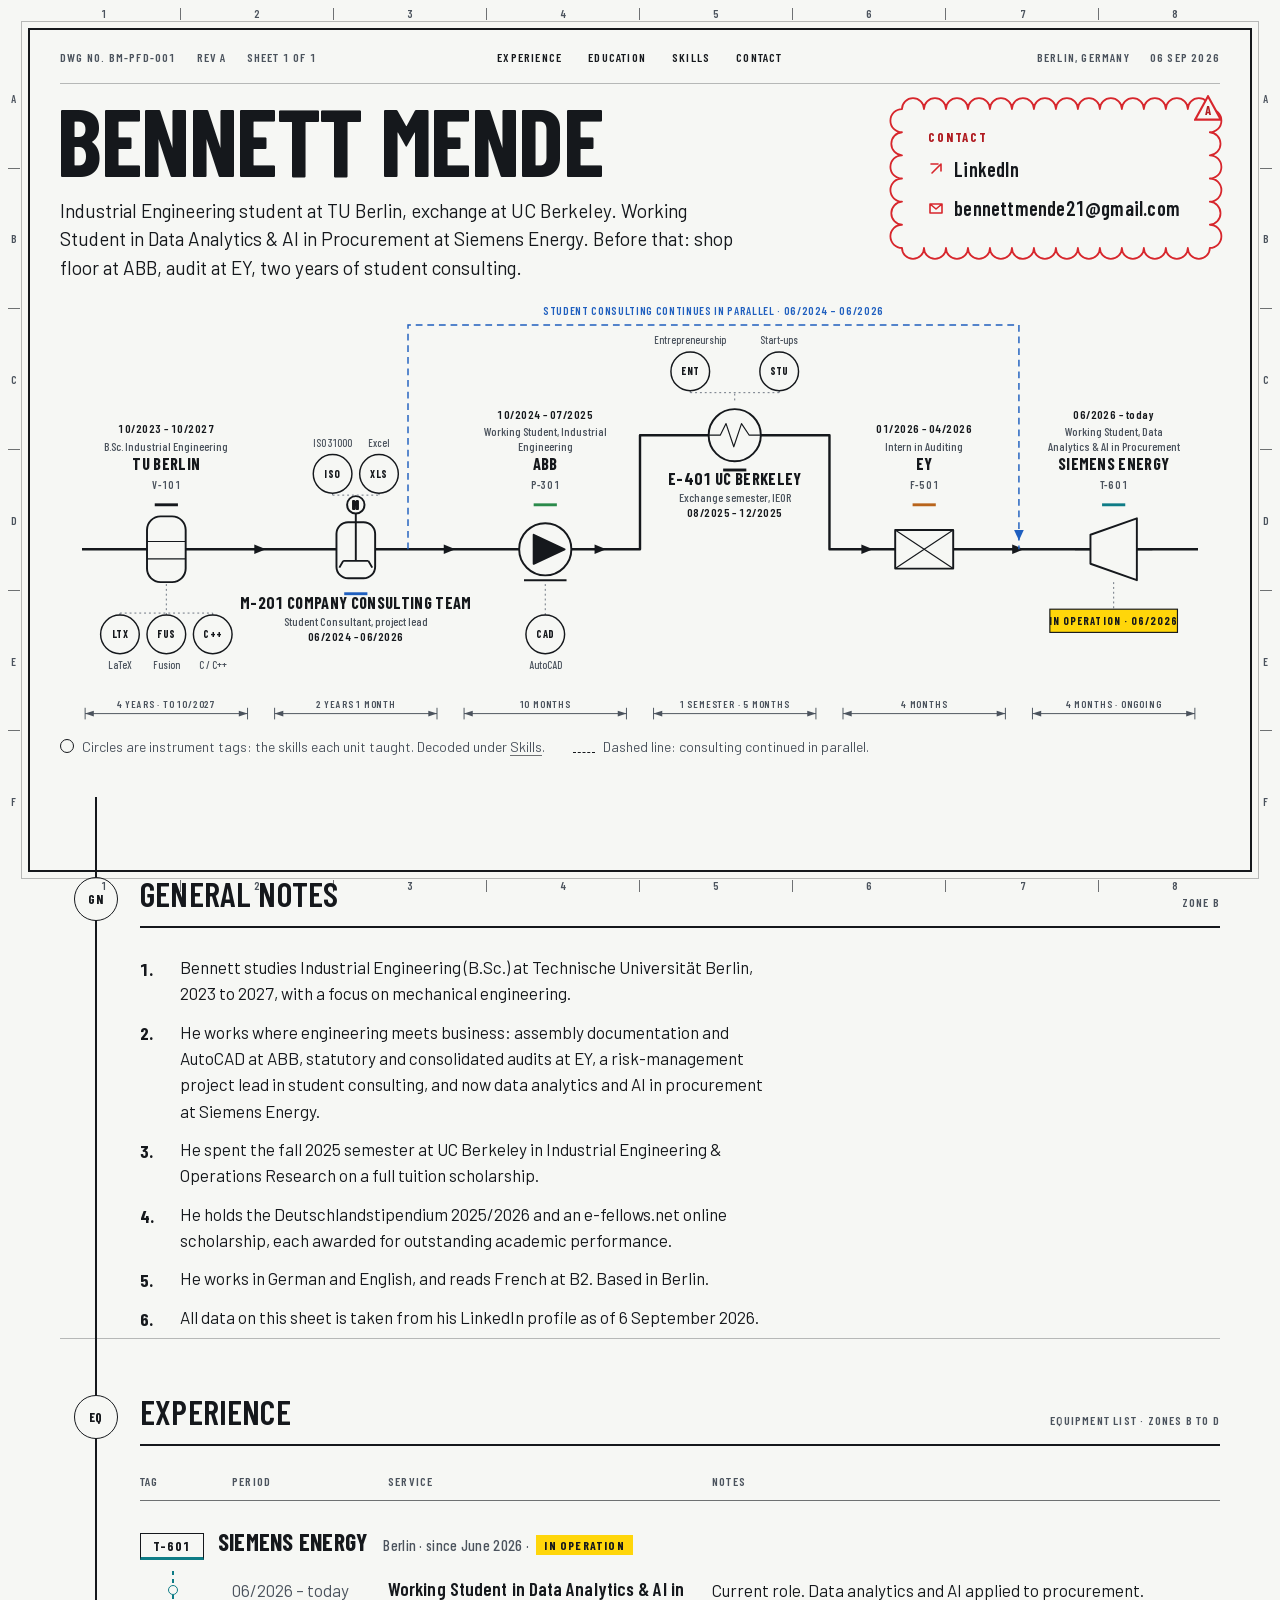
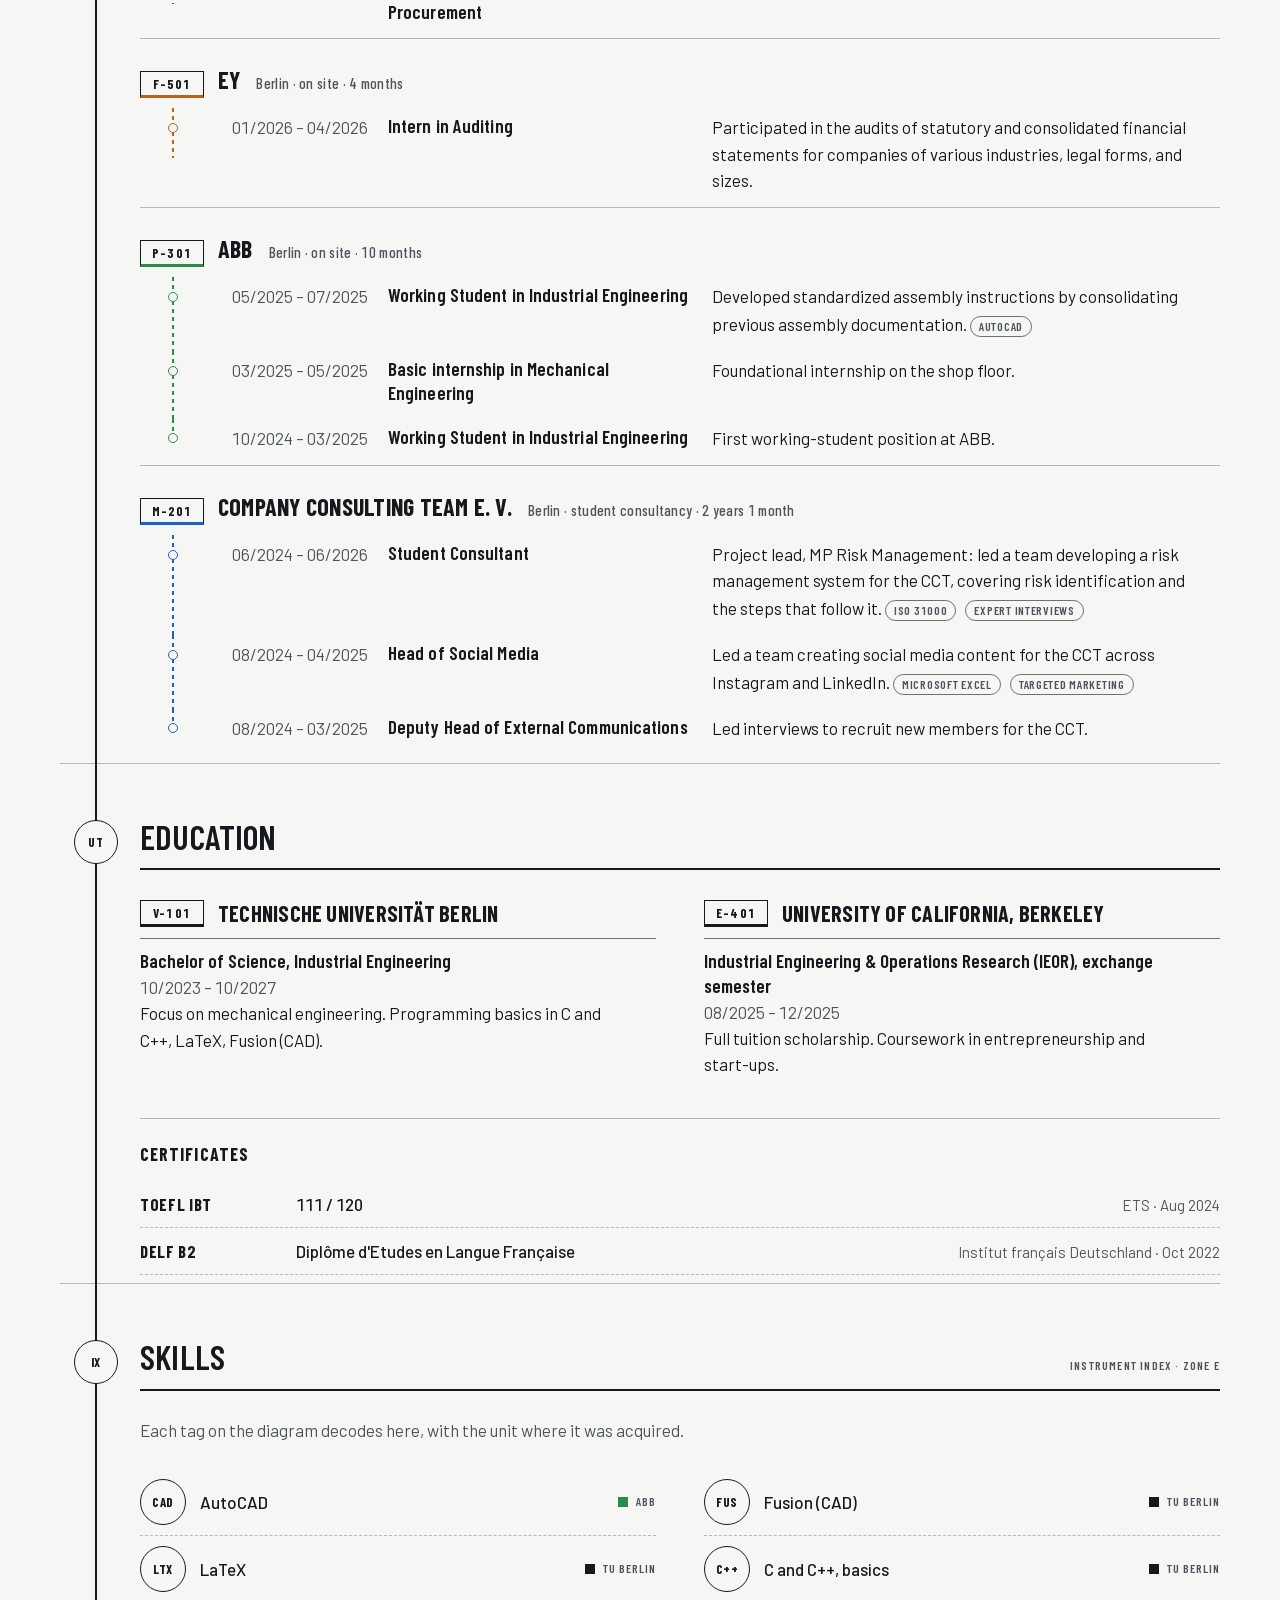
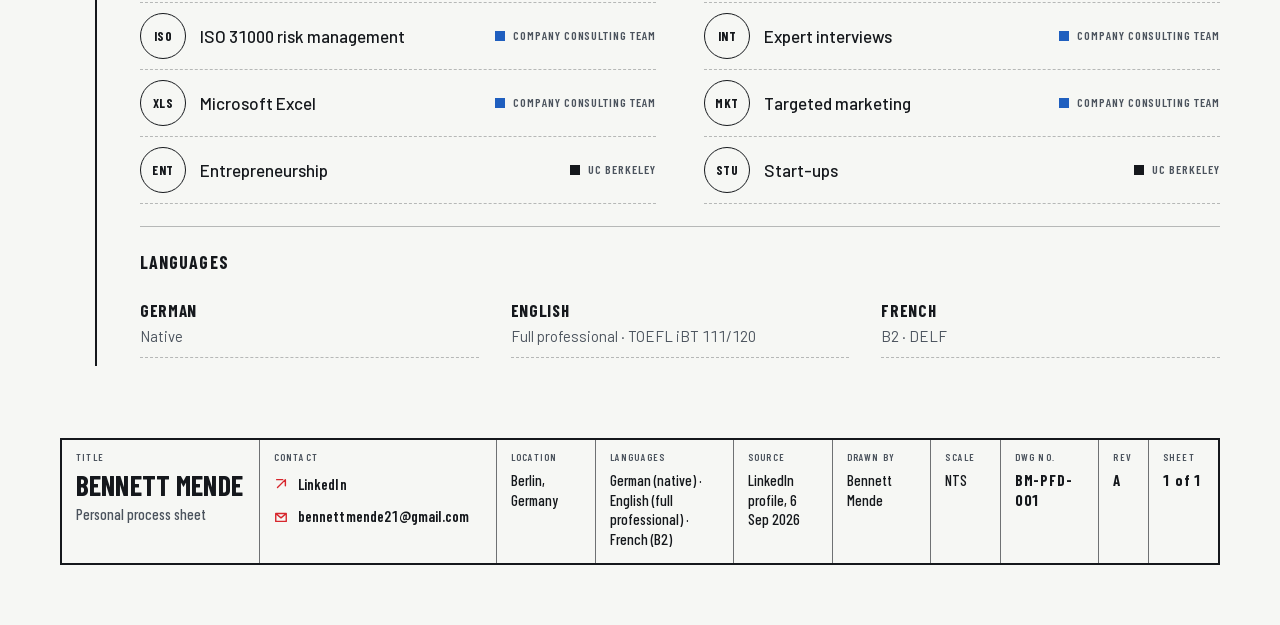
==== commit d7e8555c: "Update website content and scroll progress" ====
--- a/index.html
+++ b/index.html
@@ -19,7 +19,7 @@
 THESIS: A recruiter reads Bennett's career as one process flow on an engineering drawing sheet, checked off in yellow highlighter. It refuses the photo, big name, timeline-cards portfolio.
 OWN-WORLD: plotter-white sheet, ink line work in three weights, a zone border and title block, DIN-style condensed caps (Barlow Condensed) with Barlow body, ISA-style equipment symbols and instrument bubbles, one highlighter yellow band, one red-pencil revision cloud, a color code per employer.
 STORY: the visitor sees a real drawing sheet titled BENNETT MENDE, follows the line from TU Berlin to Siemens Energy in seconds, sees shop floor, audit, consulting, and data on one line, and clicks the red-lined Contact.
-FIRST VIEWPORT: full-bleed sheet with zone markers. Drawing header strip. Title BENNETT MENDE at plotter scale with a one-line subtitle, portrait slot beside it, red revision cloud with LinkedIn and email at the right. Below: the process flow diagram, six labeled units on one continuous line with a dashed consulting bypass, skills as instrument bubbles. Contact repeats in the title block at the foot.
+FIRST VIEWPORT: full-bleed sheet with zone markers. Drawing header strip. Title BENNETT MENDE at plotter scale with a one-line subtitle and a red revision cloud with LinkedIn and email at the right. Below: the process flow diagram, six labeled units on one continuous line with a dashed consulting bypass, skills as instrument bubbles. Contact repeats in the title block at the foot.
 FORM: The Process Sheet (P&ID), candidate 7 of 7 on the ordered grounded list, seed 14451df4, code-led.
 FINISH: unreviewed and undocumented is unfinished; this build ends with the finish review, the verdict, DESIGN.md, and every shipping raster carrying its provenance.
 -->
@@ -40,7 +40,6 @@
     <a href="#experience">Experience</a>
     <a href="#education">Education</a>
     <a href="#skills">Skills</a>
-    <a href="#revisions">Milestones</a>
     <a href="#contact">Contact</a>
   </nav>
   <p class="dwg-meta dwg-meta-right"><span>Berlin, Germany</span><span><time datetime="2026-09-06">06 Sep 2026</time></span></p>
@@ -53,12 +52,6 @@
         <h1 id="name">Bennett Mende</h1>
         <p class="hero-sub">Industrial Engineering student at TU Berlin, exchange at UC Berkeley. Working Student in Data Analytics &amp; AI in Procurement at Siemens Energy. Before that: shop floor at ABB, audit at EY, two years of student consulting.</p>
       </div>
-
-      <figure class="portrait">
-        <!-- Replace the src with assets/portrait.jpg once Bennett supplies a photo. See README.md. -->
-        <img src="assets/portrait-placeholder.svg" width="150" height="200" alt="Portrait of Bennett Mende (placeholder until a photo is supplied)">
-        <figcaption>Portrait</figcaption>
-      </figure>
 
       <aside class="rev-cloud" id="contact-hero" aria-labelledby="contact-hero-title">
         <svg class="cloud-outline" aria-hidden="true" focusable="false"><path d=""/></svg>
@@ -68,9 +61,9 @@
           <li><a class="contact-link" href="https://www.linkedin.com/in/bennett-mende-99b94a305/" rel="me noopener" target="_blank">
             <svg class="ic" viewBox="0 0 16 16" aria-hidden="true"><path d="M3 3h7M13 3v7M13 3 4 12" fill="none" stroke="currentColor" stroke-width="1.6" stroke-linecap="round" stroke-linejoin="round"/></svg>
             LinkedIn<span class="visually-hidden"> (opens in a new tab)</span></a></li>
-          <li><span class="contact-link placeholder" title="Email address to be confirmed by Bennett">
+          <li><a class="contact-link" href="mailto:bennettmende21@gmail.com">
             <svg class="ic" viewBox="0 0 16 16" aria-hidden="true"><path d="M2 4h12v9H2zM2 4l6 5 6-5" fill="none" stroke="currentColor" stroke-width="1.6" stroke-linejoin="round"/></svg>
-            Email: to be confirmed</span></li>
+            bennettmende21@gmail.com</a></li>
         </ul>
       </aside>
     </div>
@@ -91,7 +84,6 @@
         </ol>
       </noscript>
       <figcaption class="pfd-caption">
-        <span><i class="key key-yellow" aria-hidden="true"></i>Yellow marks lines checked against the LinkedIn record.</span>
         <span><i class="key key-bubble" aria-hidden="true"></i>Circles are instrument tags: the skills each unit taught. Decoded under <a href="#skills">Skills</a>.</span>
         <span><i class="key key-dash" aria-hidden="true"></i>Dashed line: consulting continued in parallel.</span>
       </figcaption>
@@ -217,7 +209,6 @@
       <div class="section-inner">
         <div class="section-head">
           <h2 id="education-h">Education</h2>
-          <p class="sheet-ref">Utilities and feed · Zone E</p>
         </div>
 
         <dl class="utilities">
@@ -278,33 +269,6 @@
       </div>
     </section>
 
-    <section class="sheet-section" id="revisions" aria-labelledby="revisions-h">
-      <div class="gutter"><span class="tag-bubble">RV</span></div>
-      <div class="section-inner">
-        <div class="section-head">
-          <h2 id="revisions-h">Milestones</h2>
-          <p class="sheet-ref">Revision table · Zone F</p>
-        </div>
-
-        <table class="revisions">
-          <thead>
-            <tr><th scope="col">Rev</th><th scope="col">Date</th><th scope="col">Description</th></tr>
-          </thead>
-          <tbody>
-            <tr><td>0</td><td><time datetime="2023-10">10/2023</time></td><td>Enrolled in B.Sc. Industrial Engineering, Technische Universität Berlin.</td></tr>
-            <tr><td>1</td><td><time datetime="2024-06">06/2024</time></td><td>Joined Company Consulting Team e. V. as Student Consultant.</td></tr>
-            <tr><td>2</td><td><time datetime="2024-08">08/2024</time></td><td>TOEFL iBT, 111 of 120. Took on Head of Social Media and Deputy Head of External Communications at the CCT.</td></tr>
-            <tr><td>3</td><td><time datetime="2024-10">10/2024</time></td><td>Started at ABB as Working Student in Industrial Engineering.</td></tr>
-            <tr><td>4</td><td><time datetime="2025-08">08/2025</time></td><td>Exchange semester at UC Berkeley, IEOR, on a full tuition scholarship.</td></tr>
-            <tr class="award"><td><span class="award-mark" aria-hidden="true"></span>5</td><td><time datetime="2025-10">10/2025</time></td><td>Deutschlandstipendium, funding year 2025/2026.</td></tr>
-            <tr><td>6</td><td><time datetime="2026-01">01/2026</time></td><td>Audit internship at EY, Berlin.</td></tr>
-            <tr class="award"><td><span class="award-mark" aria-hidden="true"></span>7</td><td><time datetime="2026-06">06/2026</time></td><td>Online scholarship from e-fellows.net, awarded for outstanding academic performance.</td></tr>
-            <tr><td>8</td><td><time datetime="2026-06">06/2026</time></td><td>Started at Siemens Energy as Working Student in Data Analytics &amp; AI in Procurement.</td></tr>
-          </tbody>
-        </table>
-        <p class="table-note"><span class="award-mark" aria-hidden="true"></span> marks an award or scholarship.</p>
-      </div>
-    </section>
   </div>
 
   <footer class="title-block" id="contact" aria-labelledby="tb-title">
@@ -318,10 +282,10 @@
       <ul class="contact-list">
         <li><a class="contact-link" href="https://www.linkedin.com/in/bennett-mende-99b94a305/" rel="me noopener" target="_blank">
           <svg class="ic" viewBox="0 0 16 16" aria-hidden="true"><path d="M3 3h7M13 3v7M13 3 4 12" fill="none" stroke="currentColor" stroke-width="1.6" stroke-linecap="round" stroke-linejoin="round"/></svg>
-          linkedin.com/in/bennett-mende-99b94a305<span class="visually-hidden"> (opens in a new tab)</span></a></li>
-        <li><span class="contact-link placeholder" title="Email address to be confirmed by Bennett">
+          LinkedIn<span class="visually-hidden"> (opens in a new tab)</span></a></li>
+        <li><a class="contact-link" href="mailto:bennettmende21@gmail.com">
           <svg class="ic" viewBox="0 0 16 16" aria-hidden="true"><path d="M2 4h12v9H2zM2 4l6 5 6-5" fill="none" stroke="currentColor" stroke-width="1.6" stroke-linejoin="round"/></svg>
-          Email: to be confirmed</span></li>
+          bennettmende21@gmail.com</a></li>
       </ul>
     </div>
     <div class="tb-cell tb-location">
--- a/styles.css
+++ b/styles.css
@@ -172,7 +172,7 @@
 
 .hero-top {
   display: grid;
-  grid-template-columns: minmax(0, 1fr) auto auto;
+  grid-template-columns: minmax(0, 1fr) auto;
   gap: 40px 48px;
   align-items: start;
 }
@@ -191,13 +191,6 @@
   font-size: 1.1875rem;
   line-height: 1.5;
   color: var(--ink);
-}
-
-.portrait { margin: 6px 0 0; display: grid; gap: 6px; justify-items: start; }
-.portrait img { display: block; width: 150px; height: 200px; object-fit: cover; }
-.portrait figcaption {
-  font-family: var(--font-display); font-weight: 600; font-size: 0.6875rem;
-  letter-spacing: 0.1em; text-transform: uppercase; color: var(--ink-2);
 }
 
 /* Revision cloud: red pencil markup around Contact */
@@ -238,16 +231,13 @@
 
 @media (max-width: 1100px) {
   .hero-top { grid-template-columns: minmax(0, 1fr) auto; grid-template-rows: auto auto; gap: 24px 40px; }
-  .hero-title { grid-row: 1 / 3; }
-  .portrait { grid-column: 2; grid-row: 1; }
-  .portrait img { width: 120px; height: 160px; }
-  .rev-cloud { grid-column: 2; grid-row: 2; margin: 0 10px 0 0; padding: 18px 26px 20px 22px; }
+  .hero-title { grid-row: auto; }
+  .rev-cloud { grid-column: 2; grid-row: auto; margin: 0 10px 0 0; padding: 18px 26px 20px 22px; }
 }
 @media (max-width: 760px) {
   .hero { padding-top: 8px; }
   .hero-top { grid-template-columns: 1fr; grid-template-rows: none; gap: 26px; }
   .hero-title { grid-row: auto; }
-  .portrait { grid-column: auto; grid-row: auto; order: 3; margin-top: 4px; }
   .rev-cloud { grid-column: auto; grid-row: auto; }
   .hero-sub { font-size: 1.0625rem; margin-top: 16px; }
   .rev-cloud { margin: 18px 12px 0 0; padding: 18px 24px 20px 20px; min-width: 0; width: 100%; }
@@ -260,14 +250,6 @@
 .pfd-svg text { font-family: var(--font-display); fill: var(--ink); }
 .pfd-svg .line-main { fill: none; stroke: var(--ink); stroke-width: 2.5; stroke-linejoin: round; stroke-linecap: square; }
 .pfd-svg .line-bypass { fill: none; stroke: var(--code, var(--ink)); stroke-width: 1.5; stroke-dasharray: 7 5; }
-.pfd-svg .line-yellow {
-  fill: none; stroke: var(--yellow); stroke-width: 16; stroke-linecap: butt; stroke-linejoin: miter;
-  opacity: 0.62; mix-blend-mode: multiply;
-  stroke-dasharray: var(--len) var(--len);
-  stroke-dashoffset: var(--len);
-  animation: yellow-off 1900ms var(--ease-out) 350ms forwards;
-}
-@keyframes yellow-off { to { stroke-dashoffset: 0; } }
 .pfd-svg .arrow { fill: var(--ink); }
 .pfd-svg .sym { fill: var(--sheet); stroke: var(--ink); stroke-width: 2; stroke-linejoin: round; }
 .pfd-svg .sym .thin { stroke-width: 1.2; }
@@ -306,7 +288,6 @@
 }
 .pfd-caption span { display: inline-block; }
 .key { display: inline-block; width: 22px; height: 12px; margin-right: 8px; vertical-align: -1px; }
-.key-yellow { background: var(--yellow); opacity: 0.7; height: 10px; border-top: 1.5px solid var(--ink); border-bottom: 1.5px solid var(--ink); }
 .key-bubble { width: 14px; height: 14px; border: 1.5px solid var(--ink); border-radius: 50%; }
 .key-dash { height: 0; border-top: 1.5px dashed var(--ink); }
 
@@ -374,10 +355,10 @@
 }
 
 /* Equipment list (experience) */
-.equipment, .revisions { width: 100%; border-collapse: collapse; }
-.equipment th, .equipment td, .revisions th, .revisions td { text-align: left; vertical-align: top; }
-
-.equipment thead th, .revisions thead th {
+.equipment { width: 100%; border-collapse: collapse; }
+.equipment th, .equipment td { text-align: left; vertical-align: top; }
+
+.equipment thead th {
   font-family: var(--font-display); font-weight: 600; font-size: 0.75rem; letter-spacing: 0.1em;
   text-transform: uppercase; color: var(--ink-2);
   padding: 0 14px 10px 0; border-bottom: var(--w-thin) solid var(--rule-strong);
@@ -499,22 +480,6 @@
 .lang { font-family: var(--font-display); font-weight: 700; font-size: 1.0625rem; text-transform: uppercase; letter-spacing: 0.04em; }
 .level { color: var(--ink-2); font-size: 0.9375rem; }
 @media (max-width: 760px) { .lang-list { grid-template-columns: 1fr; } }
-
-/* Revision table (milestones) */
-.revisions thead th { padding-right: 20px; }
-.revisions td { padding: 10px 20px 10px 0; border-bottom: 1px dashed var(--rule); }
-.revisions td:first-child { font-family: var(--font-display); font-weight: 700; width: 64px; white-space: nowrap; }
-.revisions td:nth-child(2) { width: 110px; color: var(--ink-2); white-space: nowrap; }
-.revisions tr.award { background: linear-gradient(to right, rgba(255, 214, 10, 0.34), rgba(255, 214, 10, 0.06)); }
-.award-mark {
-  display: inline-block; width: 0; height: 0; margin-right: 8px; vertical-align: 1px;
-  border-left: 6px solid transparent; border-right: 6px solid transparent; border-bottom: 11px solid var(--red);
-}
-.table-note { margin-top: 12px; color: var(--ink-2); font-size: 0.875rem; }
-@media (max-width: 760px) {
-  .revisions td { padding-right: 12px; }
-  .revisions td:nth-child(2) { width: 84px; }
-}
 
 /* ---------- Title block ---------- */
 
@@ -580,8 +545,6 @@
 
 @media (prefers-reduced-motion: reduce) {
   html { scroll-behavior: auto; }
-  .pfd-svg .line-yellow { animation: none; stroke-dashoffset: 0; }
-  .spine-yellow { transform: none; }
   .dwg-nav a::after, a.contact-link::after, .pfd-svg a.node .sym { transition: none; }
 }
 
@@ -593,6 +556,6 @@
   .dwg-header { position: static; padding-top: 0; background: none; }
   body { padding: 12px 24px; border: 2px solid var(--ink); }
   .tag-bubble { position: static; }
-  .spine-yellow, .pfd-svg .line-yellow { animation: none; transform: none; stroke-dashoffset: 0; }
+  .spine-yellow { transform: none; }
   a[href^="http"]::after { content: ""; }
 }
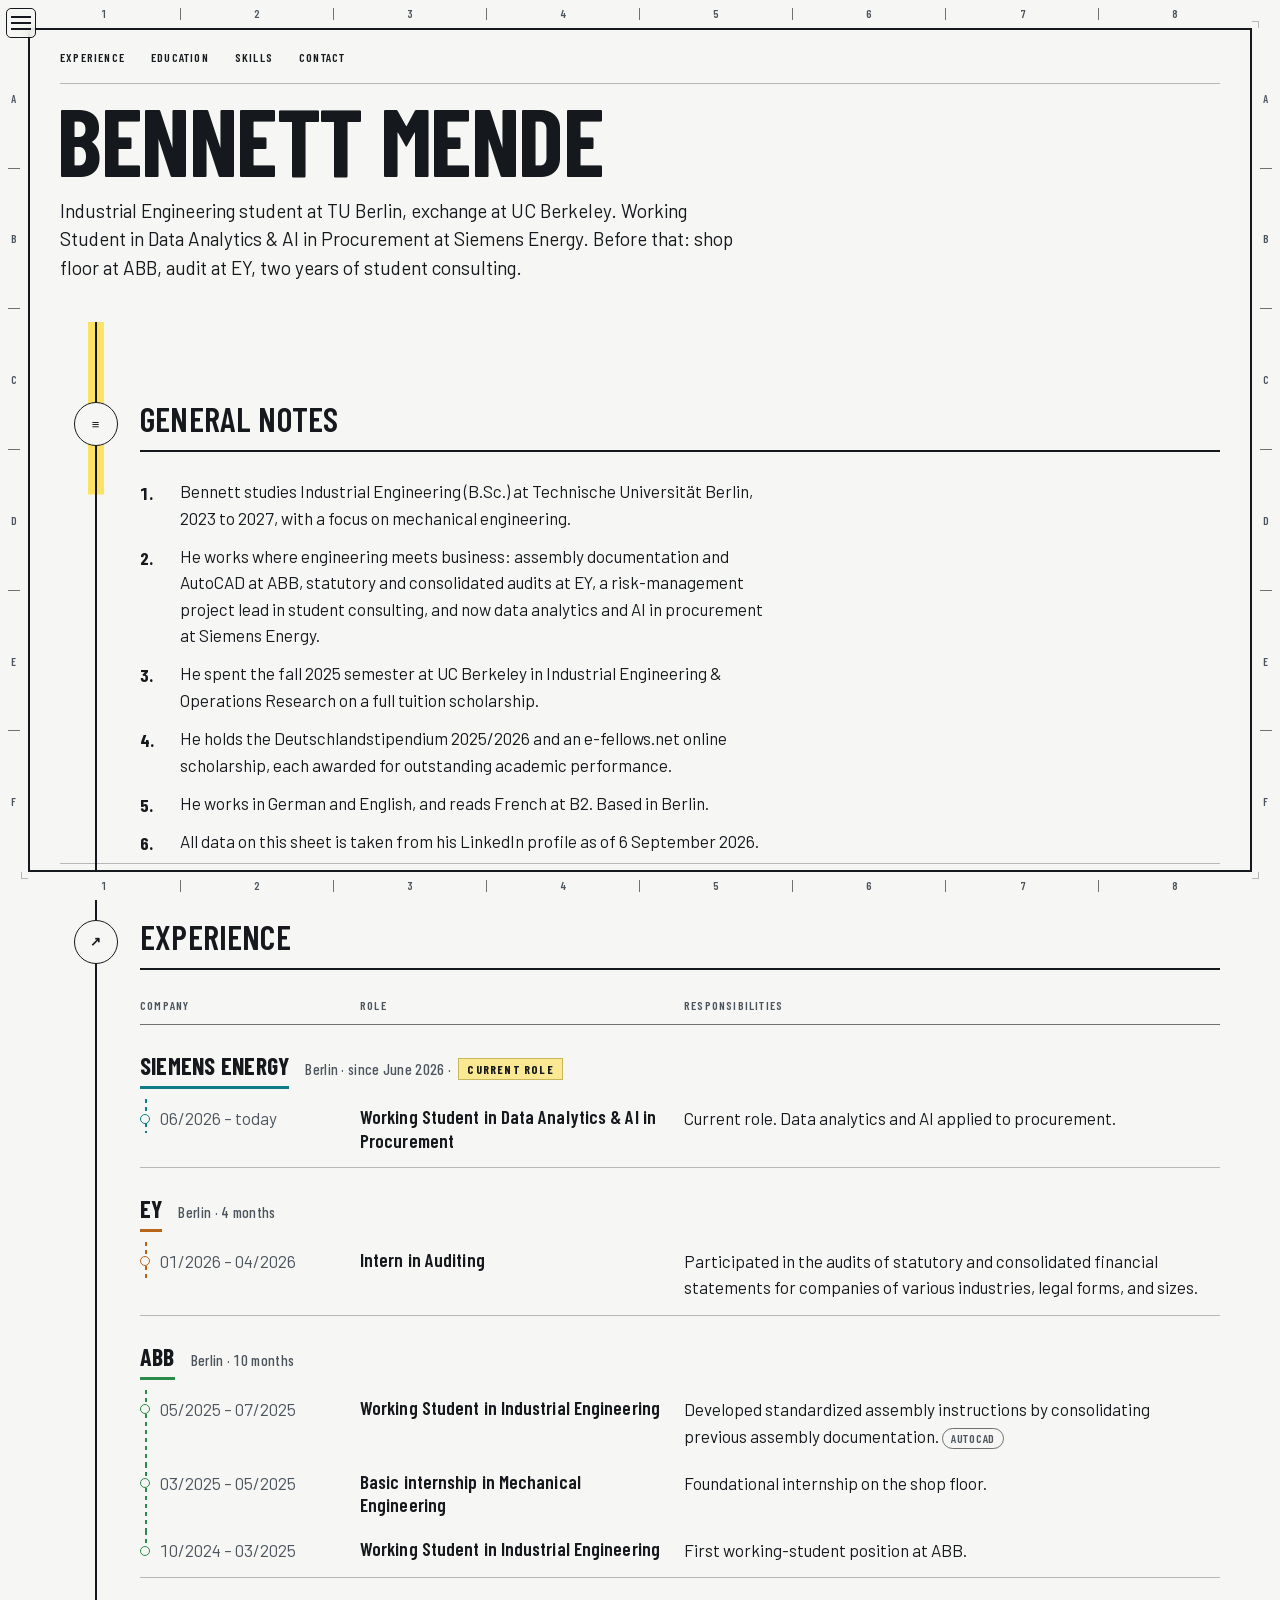
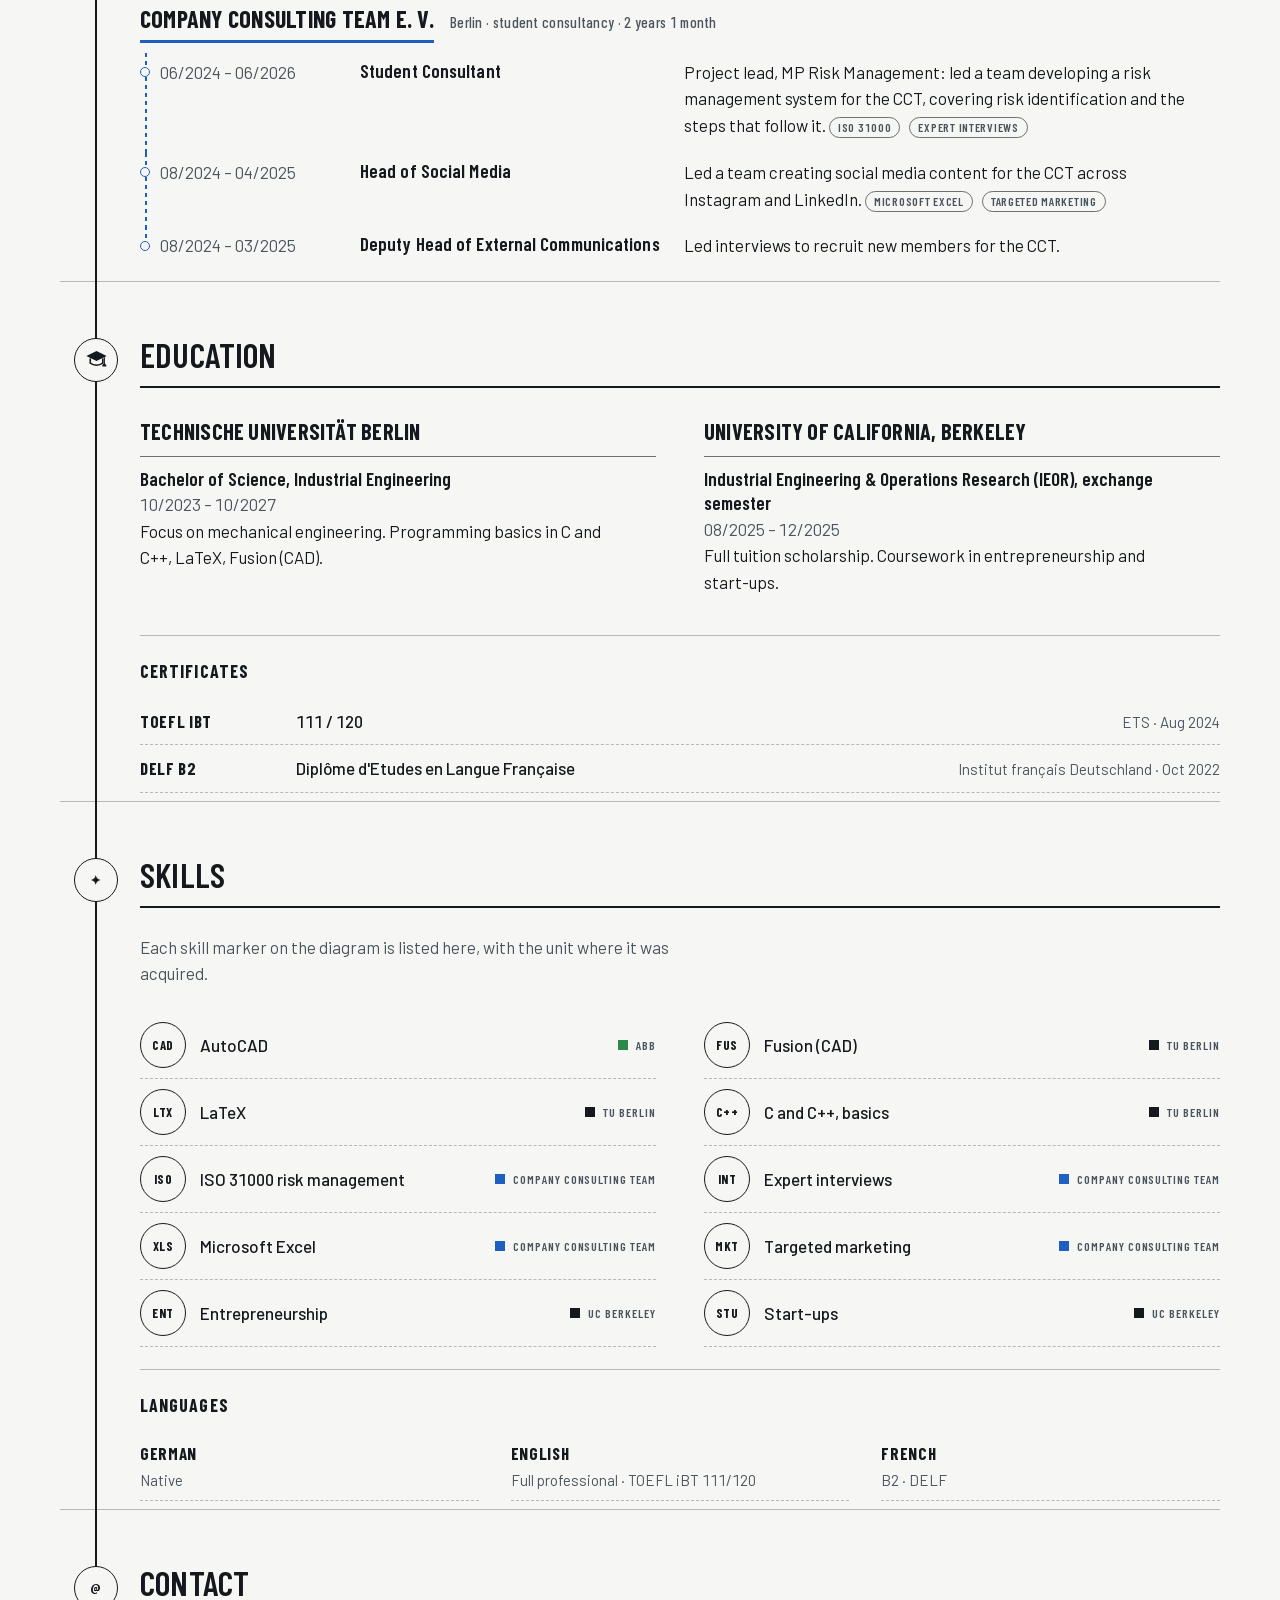
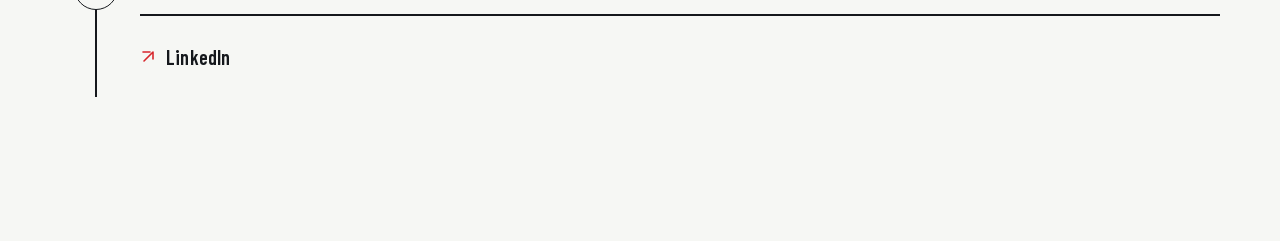
==== commit 334ed178: "Update portfolio layout and career flow" ====
--- a/index.html
+++ b/index.html
@@ -9,7 +9,7 @@
 <meta property="og:title" content="Bennett Mende">
 <meta property="og:description" content="Industrial Engineering student at TU Berlin. Working Student in Data Analytics &amp; AI in Procurement at Siemens Energy. Previously ABB, EY, Company Consulting Team.">
 <meta property="og:type" content="profile">
-<link rel="icon" href="assets/favicon.svg" type="image/svg+xml">
+<link rel="icon" href="assets/favicon.svg?v=bm-rounded" type="image/svg+xml">
 <link rel="preload" href="assets/fonts/barlow-condensed-700.woff2" as="font" type="font/woff2" crossorigin>
 <link rel="preload" href="assets/fonts/barlow-400.woff2" as="font" type="font/woff2" crossorigin>
 <link rel="stylesheet" href="styles.css">
@@ -17,9 +17,9 @@
 <body>
 <!--
 THESIS: A recruiter reads Bennett's career as one process flow on an engineering drawing sheet, checked off in yellow highlighter. It refuses the photo, big name, timeline-cards portfolio.
-OWN-WORLD: plotter-white sheet, ink line work in three weights, a zone border and title block, DIN-style condensed caps (Barlow Condensed) with Barlow body, ISA-style equipment symbols and instrument bubbles, one highlighter yellow band, one red-pencil revision cloud, a color code per employer.
-STORY: the visitor sees a real drawing sheet titled BENNETT MENDE, follows the line from TU Berlin to Siemens Energy in seconds, sees shop floor, audit, consulting, and data on one line, and clicks the red-lined Contact.
-FIRST VIEWPORT: full-bleed sheet with zone markers. Drawing header strip. Title BENNETT MENDE at plotter scale with a one-line subtitle and a red revision cloud with LinkedIn and email at the right. Below: the process flow diagram, six labeled units on one continuous line with a dashed consulting bypass, skills as instrument bubbles. Contact repeats in the title block at the foot.
+OWN-WORLD: plotter-white sheet, ink line work in three weights, a zone border, DIN-style condensed caps (Barlow Condensed) with Barlow body, ISA-style section symbols and instrument bubbles, one highlighter yellow band, and a color code per employer.
+STORY: the visitor sees a real drawing sheet titled BENNETT MENDE, follows the profile from TU Berlin to Siemens Energy in seconds, and can open the separate Career Flow Diagram when they want the full process view.
+FIRST VIEWPORT: full-bleed sheet with zone markers. Drawing header strip. Title BENNETT MENDE at plotter scale with a one-line subtitle. Below: general notes, experience, education, skills, languages, and a compact LinkedIn contact section.
 FORM: The Process Sheet (P&ID), candidate 7 of 7 on the ordered grounded list, seed 14451df4, code-led.
 FINISH: unreviewed and undocumented is unfinished; this build ends with the finish review, the verdict, DESIGN.md, and every shipping raster carrying its provenance.
 -->
@@ -32,17 +32,25 @@
   <ol class="zones zones-right"><li>A</li><li>B</li><li>C</li><li>D</li><li>E</li><li>F</li></ol>
 </div>
 
+<div class="site-menu">
+  <button class="menu-toggle" type="button" aria-expanded="false" aria-controls="site-menu-panel" aria-label="Open navigation">
+    <span></span><span></span><span></span>
+  </button>
+  <nav class="site-menu-panel" id="site-menu-panel" aria-label="Site navigation" hidden>
+    <a href="index.html" aria-current="page">Overview</a>
+    <a href="career-flow.html">Career Flow Diagram</a>
+  </nav>
+</div>
+
 <a class="skip" href="#experience">Skip to experience</a>
 
 <header class="dwg-header">
-  <p class="dwg-meta"><span>Dwg no. BM-PFD-001</span><span>Rev A</span><span>Sheet 1 of 1</span></p>
   <nav class="dwg-nav" aria-label="Sections">
     <a href="#experience">Experience</a>
     <a href="#education">Education</a>
     <a href="#skills">Skills</a>
     <a href="#contact">Contact</a>
   </nav>
-  <p class="dwg-meta dwg-meta-right"><span>Berlin, Germany</span><span><time datetime="2026-09-06">06 Sep 2026</time></span></p>
 </header>
 
 <main>
@@ -52,53 +60,17 @@
         <h1 id="name">Bennett Mende</h1>
         <p class="hero-sub">Industrial Engineering student at TU Berlin, exchange at UC Berkeley. Working Student in Data Analytics &amp; AI in Procurement at Siemens Energy. Before that: shop floor at ABB, audit at EY, two years of student consulting.</p>
       </div>
-
-      <aside class="rev-cloud" id="contact-hero" aria-labelledby="contact-hero-title">
-        <svg class="cloud-outline" aria-hidden="true" focusable="false"><path d=""/></svg>
-        <span class="rev-tri" aria-hidden="true"><svg viewBox="0 0 24 22"><path d="M12 1 L23 21 H1 Z"/><text x="12" y="17">A</text></svg></span>
-        <h2 id="contact-hero-title">Contact</h2>
-        <ul class="contact-list">
-          <li><a class="contact-link" href="https://www.linkedin.com/in/bennett-mende-99b94a305/" rel="me noopener" target="_blank">
-            <svg class="ic" viewBox="0 0 16 16" aria-hidden="true"><path d="M3 3h7M13 3v7M13 3 4 12" fill="none" stroke="currentColor" stroke-width="1.6" stroke-linecap="round" stroke-linejoin="round"/></svg>
-            LinkedIn<span class="visually-hidden"> (opens in a new tab)</span></a></li>
-          <li><a class="contact-link" href="mailto:bennettmende21@gmail.com">
-            <svg class="ic" viewBox="0 0 16 16" aria-hidden="true"><path d="M2 4h12v9H2zM2 4l6 5 6-5" fill="none" stroke="currentColor" stroke-width="1.6" stroke-linejoin="round"/></svg>
-            bennettmende21@gmail.com</a></li>
-        </ul>
-      </aside>
     </div>
-
-    <figure class="pfd" id="pfd">
-      <svg class="pfd-svg" role="img" aria-labelledby="pfd-title pfd-desc">
-        <title id="pfd-title">Process flow diagram of Bennett Mende's career</title>
-        <desc id="pfd-desc">One line from TU Berlin (2023) through Company Consulting Team (2024 to 2026), ABB (2024 to 2025), UC Berkeley (2025), and EY (2026) to Siemens Energy (since June 2026). Circles show skills learned at each stop.</desc>
-      </svg>
-      <noscript>
-        <ol class="pfd-fallback">
-          <li>TU Berlin, B.Sc. Industrial Engineering, 10/2023 to 10/2027</li>
-          <li>Company Consulting Team e. V., Student Consultant, 06/2024 to 06/2026</li>
-          <li>ABB, Working Student in Industrial Engineering, 10/2024 to 07/2025</li>
-          <li>UC Berkeley, IEOR exchange semester, 08/2025 to 12/2025</li>
-          <li>EY, Intern in Auditing, 01/2026 to 04/2026</li>
-          <li>Siemens Energy, Working Student in Data Analytics &amp; AI in Procurement, since 06/2026</li>
-        </ol>
-      </noscript>
-      <figcaption class="pfd-caption">
-        <span><i class="key key-bubble" aria-hidden="true"></i>Circles are instrument tags: the skills each unit taught. Decoded under <a href="#skills">Skills</a>.</span>
-        <span><i class="key key-dash" aria-hidden="true"></i>Dashed line: consulting continued in parallel.</span>
-      </figcaption>
-    </figure>
   </section>
 
   <div class="sheet-body">
     <div class="spine" aria-hidden="true"><div class="spine-yellow"></div></div>
 
     <section class="sheet-section" id="about" aria-labelledby="about-h">
-      <div class="gutter"><span class="tag-bubble">GN</span></div>
+    <div class="gutter"><span class="tag-bubble" aria-label="General notes">≡</span></div>
       <div class="section-inner">
         <div class="section-head">
           <h2 id="about-h">General notes</h2>
-          <p class="sheet-ref">Zone B</p>
         </div>
         <ol class="notes">
           <li>Bennett studies Industrial Engineering (B.Sc.) at Technische Universität Berlin, 2023 to 2027, with a focus on mechanical engineering.</li>
@@ -112,92 +84,82 @@
     </section>
 
     <section class="sheet-section" id="experience" aria-labelledby="experience-h">
-      <div class="gutter"><span class="tag-bubble">EQ</span></div>
+    <div class="gutter"><span class="tag-bubble" aria-label="Experience">↗</span></div>
       <div class="section-inner">
         <div class="section-head">
           <h2 id="experience-h">Experience</h2>
-          <p class="sheet-ref">Equipment list · Zones B to D</p>
         </div>
 
         <table class="equipment">
           <thead>
             <tr>
-              <th scope="col" class="col-tag">Tag</th>
-              <th scope="col" class="col-period">Period</th>
-              <th scope="col" class="col-service">Service</th>
-              <th scope="col" class="col-notes">Notes</th>
+              <th scope="col" class="col-company">Company</th>
+              <th scope="col" class="col-role">Role</th>
+              <th scope="col" class="col-responsibilities">Responsibilities</th>
             </tr>
           </thead>
 
           <tbody id="exp-se" class="unit" style="--code:#0e7c86">
             <tr class="unit-row">
-              <th scope="rowgroup" colspan="4"><span class="unit-tag">T-601</span><span class="unit-name">Siemens Energy</span><span class="unit-meta">Berlin · since June 2026 · <span class="in-operation">in operation</span></span></th>
-            </tr>
-            <tr>
-              <td class="col-tag" aria-hidden="true"></td>
-              <td class="col-period"><time datetime="2026-06">06/2026</time> – today</td>
-              <td class="col-service">Working Student in Data Analytics &amp; AI in Procurement</td>
-              <td class="col-notes">Current role. Data analytics and AI applied to procurement.</td>
+              <th scope="rowgroup" colspan="3"><span class="unit-name">Siemens Energy</span><span class="unit-meta">Berlin · since June 2026 · <span class="in-operation">Current Role</span></span></th>
+            </tr>
+            <tr>
+              <td class="col-company"><time datetime="2026-06">06/2026</time> – today</td>
+              <td class="col-role">Working Student in Data Analytics &amp; AI in Procurement</td>
+              <td class="col-responsibilities">Current role. Data analytics and AI applied to procurement.</td>
             </tr>
           </tbody>
 
           <tbody id="exp-ey" class="unit" style="--code:#b8641b">
             <tr class="unit-row">
-              <th scope="rowgroup" colspan="4"><span class="unit-tag">F-501</span><span class="unit-name">EY</span><span class="unit-meta">Berlin · on site · 4 months</span></th>
-            </tr>
-            <tr>
-              <td class="col-tag" aria-hidden="true"></td>
-              <td class="col-period"><time datetime="2026-01">01/2026</time> – <time datetime="2026-04">04/2026</time></td>
-              <td class="col-service">Intern in Auditing</td>
-              <td class="col-notes">Participated in the audits of statutory and consolidated financial statements for companies of various industries, legal forms, and sizes.</td>
+              <th scope="rowgroup" colspan="3"><span class="unit-name">EY</span><span class="unit-meta">Berlin · 4 months</span></th>
+            </tr>
+            <tr>
+              <td class="col-company"><time datetime="2026-01">01/2026</time> – <time datetime="2026-04">04/2026</time></td>
+              <td class="col-role">Intern in Auditing</td>
+              <td class="col-responsibilities">Participated in the audits of statutory and consolidated financial statements for companies of various industries, legal forms, and sizes.</td>
             </tr>
           </tbody>
 
           <tbody id="exp-abb" class="unit" style="--code:#2a8a4a">
             <tr class="unit-row">
-              <th scope="rowgroup" colspan="4"><span class="unit-tag">P-301</span><span class="unit-name">ABB</span><span class="unit-meta">Berlin · on site · 10 months</span></th>
-            </tr>
-            <tr>
-              <td class="col-tag" aria-hidden="true"></td>
-              <td class="col-period"><time datetime="2025-05">05/2025</time> – <time datetime="2025-07">07/2025</time></td>
-              <td class="col-service">Working Student in Industrial Engineering</td>
-              <td class="col-notes">Developed standardized assembly instructions by consolidating previous assembly documentation. <span class="inst">AutoCAD</span></td>
-            </tr>
-            <tr>
-              <td class="col-tag" aria-hidden="true"></td>
-              <td class="col-period"><time datetime="2025-03">03/2025</time> – <time datetime="2025-05">05/2025</time></td>
-              <td class="col-service">Basic internship in Mechanical Engineering</td>
-              <td class="col-notes">Foundational internship on the shop floor.</td>
-            </tr>
-            <tr>
-              <td class="col-tag" aria-hidden="true"></td>
-              <td class="col-period"><time datetime="2024-10">10/2024</time> – <time datetime="2025-03">03/2025</time></td>
-              <td class="col-service">Working Student in Industrial Engineering</td>
-              <td class="col-notes">First working-student position at ABB.</td>
+              <th scope="rowgroup" colspan="3"><span class="unit-name">ABB</span><span class="unit-meta">Berlin · 10 months</span></th>
+            </tr>
+            <tr>
+              <td class="col-company"><time datetime="2025-05">05/2025</time> – <time datetime="2025-07">07/2025</time></td>
+              <td class="col-role">Working Student in Industrial Engineering</td>
+              <td class="col-responsibilities">Developed standardized assembly instructions by consolidating previous assembly documentation. <span class="inst">AutoCAD</span></td>
+            </tr>
+            <tr>
+              <td class="col-company"><time datetime="2025-03">03/2025</time> – <time datetime="2025-05">05/2025</time></td>
+              <td class="col-role">Basic internship in Mechanical Engineering</td>
+              <td class="col-responsibilities">Foundational internship on the shop floor.</td>
+            </tr>
+            <tr>
+              <td class="col-company"><time datetime="2024-10">10/2024</time> – <time datetime="2025-03">03/2025</time></td>
+              <td class="col-role">Working Student in Industrial Engineering</td>
+              <td class="col-responsibilities">First working-student position at ABB.</td>
             </tr>
           </tbody>
 
           <tbody id="exp-cct" class="unit" style="--code:#1f5fbf">
             <tr class="unit-row">
-              <th scope="rowgroup" colspan="4"><span class="unit-tag">M-201</span><span class="unit-name">Company Consulting Team e. V.</span><span class="unit-meta">Berlin · student consultancy · 2 years 1 month</span></th>
-            </tr>
-            <tr>
-              <td class="col-tag" aria-hidden="true"></td>
-              <td class="col-period"><time datetime="2024-06">06/2024</time> – <time datetime="2026-06">06/2026</time></td>
-              <td class="col-service">Student Consultant</td>
-              <td class="col-notes">Project lead, MP Risk Management: led a team developing a risk management system for the CCT, covering risk identification and the steps that follow it. <span class="inst">ISO 31000</span> <span class="inst">Expert interviews</span></td>
-            </tr>
-            <tr>
-              <td class="col-tag" aria-hidden="true"></td>
-              <td class="col-period"><time datetime="2024-08">08/2024</time> – <time datetime="2025-04">04/2025</time></td>
-              <td class="col-service">Head of Social Media</td>
-              <td class="col-notes">Led a team creating social media content for the CCT across Instagram and LinkedIn. <span class="inst">Microsoft Excel</span> <span class="inst">Targeted marketing</span></td>
-            </tr>
-            <tr>
-              <td class="col-tag" aria-hidden="true"></td>
-              <td class="col-period"><time datetime="2024-08">08/2024</time> – <time datetime="2025-03">03/2025</time></td>
-              <td class="col-service">Deputy Head of External Communications</td>
-              <td class="col-notes">Led interviews to recruit new members for the CCT.</td>
+              <th scope="rowgroup" colspan="3"><span class="unit-name">Company Consulting Team e. V.</span><span class="unit-meta">Berlin · student consultancy · 2 years 1 month</span></th>
+            </tr>
+            <tr>
+              <td class="col-company"><time datetime="2024-06">06/2024</time> – <time datetime="2026-06">06/2026</time></td>
+              <td class="col-role">Student Consultant</td>
+              <td class="col-responsibilities">Project lead, MP Risk Management: led a team developing a risk management system for the CCT, covering risk identification and the steps that follow it. <span class="inst">ISO 31000</span> <span class="inst">Expert interviews</span></td>
+            </tr>
+            <tr>
+              <td class="col-company"><time datetime="2024-08">08/2024</time> – <time datetime="2025-04">04/2025</time></td>
+              <td class="col-role">Head of Social Media</td>
+              <td class="col-responsibilities">Led a team creating social media content for the CCT across Instagram and LinkedIn. <span class="inst">Microsoft Excel</span> <span class="inst">Targeted marketing</span></td>
+            </tr>
+            <tr>
+              <td class="col-company"><time datetime="2024-08">08/2024</time> – <time datetime="2025-03">03/2025</time></td>
+              <td class="col-role">Deputy Head of External Communications</td>
+              <td class="col-responsibilities">Led interviews to recruit new members for the CCT.</td>
             </tr>
           </tbody>
         </table>
@@ -205,7 +167,15 @@
     </section>
 
     <section class="sheet-section" id="education" aria-labelledby="education-h">
-      <div class="gutter"><span class="tag-bubble">UT</span></div>
+    <div class="gutter">
+      <span class="tag-bubble" aria-label="Education">
+        <svg class="section-symbol" viewBox="0 0 32 32" aria-hidden="true" focusable="false">
+          <path class="cap-top" d="M3 11.5 16 5l13 6.5L16 18 3 11.5Z"/>
+          <path class="cap-book" d="M8 15.5v5.2c4.6 3.4 11.4 3.4 16 0v-5.2"/>
+          <path class="cap-tassel" d="M26 13.5v7.7m0 0 2 3h-4l2-3Z"/>
+        </svg>
+      </span>
+    </div>
       <div class="section-inner">
         <div class="section-head">
           <h2 id="education-h">Education</h2>
@@ -213,13 +183,13 @@
 
         <dl class="utilities">
           <div class="utility">
-            <dt><span class="unit-tag">V-101</span>Technische Universität Berlin</dt>
+            <dt>Technische Universität Berlin</dt>
             <dd class="u-degree">Bachelor of Science, Industrial Engineering</dd>
             <dd class="u-period"><time datetime="2023-10">10/2023</time> – <time datetime="2027-10">10/2027</time></dd>
             <dd class="u-notes">Focus on mechanical engineering. Programming basics in C and C++, LaTeX, Fusion (CAD).</dd>
           </div>
           <div class="utility">
-            <dt><span class="unit-tag">E-401</span>University of California, Berkeley</dt>
+            <dt>University of California, Berkeley</dt>
             <dd class="u-degree">Industrial Engineering &amp; Operations Research (IEOR), exchange semester</dd>
             <dd class="u-period"><time datetime="2025-08">08/2025</time> – <time datetime="2025-12">12/2025</time></dd>
             <dd class="u-notes">Full tuition scholarship. Coursework in entrepreneurship and start-ups.</dd>
@@ -237,13 +207,12 @@
     </section>
 
     <section class="sheet-section" id="skills" aria-labelledby="skills-h">
-      <div class="gutter"><span class="tag-bubble">IX</span></div>
+    <div class="gutter"><span class="tag-bubble" aria-label="Skills">✦</span></div>
       <div class="section-inner">
         <div class="section-head">
           <h2 id="skills-h">Skills</h2>
-          <p class="sheet-ref">Instrument index · Zone E</p>
-        </div>
-        <p class="lede">Each tag on the diagram decodes here, with the unit where it was acquired.</p>
+        </div>
+        <p class="lede">Each skill marker on the diagram is listed here, with the unit where it was acquired.</p>
 
         <ul class="instruments">
           <li><span class="bubble" aria-hidden="true">CAD</span><span class="i-name">AutoCAD</span><span class="i-src" style="--code:#2a8a4a">ABB</span></li>
@@ -269,58 +238,20 @@
       </div>
     </section>
 
+    <section class="sheet-section contact-section" id="contact" aria-labelledby="contact-h">
+      <div class="gutter"><span class="tag-bubble" aria-label="Contact">@</span></div>
+      <div class="section-inner">
+        <div class="section-head">
+          <h2 id="contact-h">Contact</h2>
+        </div>
+        <a class="contact-link" href="https://www.linkedin.com/in/bennett-mende-99b94a305/" rel="me noopener" target="_blank">
+          <svg class="ic" viewBox="0 0 16 16" aria-hidden="true"><path d="M3 3h7M13 3v7M13 3 4 12" fill="none" stroke="currentColor" stroke-width="1.6" stroke-linecap="round" stroke-linejoin="round"/></svg>
+          LinkedIn<span class="visually-hidden"> (opens in a new tab)</span>
+        </a>
+      </div>
+    </section>
+
   </div>
-
-  <footer class="title-block" id="contact" aria-labelledby="tb-title">
-    <div class="tb-cell tb-title">
-      <span class="tb-label">Title</span>
-      <p id="tb-title" class="tb-name">Bennett Mende</p>
-      <p class="tb-value">Personal process sheet</p>
-    </div>
-    <div class="tb-cell tb-contact">
-      <span class="tb-label">Contact</span>
-      <ul class="contact-list">
-        <li><a class="contact-link" href="https://www.linkedin.com/in/bennett-mende-99b94a305/" rel="me noopener" target="_blank">
-          <svg class="ic" viewBox="0 0 16 16" aria-hidden="true"><path d="M3 3h7M13 3v7M13 3 4 12" fill="none" stroke="currentColor" stroke-width="1.6" stroke-linecap="round" stroke-linejoin="round"/></svg>
-          LinkedIn<span class="visually-hidden"> (opens in a new tab)</span></a></li>
-        <li><a class="contact-link" href="mailto:bennettmende21@gmail.com">
-          <svg class="ic" viewBox="0 0 16 16" aria-hidden="true"><path d="M2 4h12v9H2zM2 4l6 5 6-5" fill="none" stroke="currentColor" stroke-width="1.6" stroke-linejoin="round"/></svg>
-          bennettmende21@gmail.com</a></li>
-      </ul>
-    </div>
-    <div class="tb-cell tb-location">
-      <span class="tb-label">Location</span>
-      <p class="tb-value">Berlin, Germany</p>
-    </div>
-    <div class="tb-cell tb-langs">
-      <span class="tb-label">Languages</span>
-      <p class="tb-value">German (native) · English (full professional) · French (B2)</p>
-    </div>
-    <div class="tb-cell tb-source">
-      <span class="tb-label">Source</span>
-      <p class="tb-value">LinkedIn profile, <time datetime="2026-09-06">6 Sep 2026</time></p>
-    </div>
-    <div class="tb-cell tb-drawn">
-      <span class="tb-label">Drawn by</span>
-      <p class="tb-value">Bennett Mende</p>
-    </div>
-    <div class="tb-cell tb-scale">
-      <span class="tb-label">Scale</span>
-      <p class="tb-value">NTS</p>
-    </div>
-    <div class="tb-cell tb-dwg">
-      <span class="tb-label">Dwg no.</span>
-      <p class="tb-value tb-mono">BM-PFD-001</p>
-    </div>
-    <div class="tb-cell tb-rev">
-      <span class="tb-label">Rev</span>
-      <p class="tb-value tb-mono">A</p>
-    </div>
-    <div class="tb-cell tb-sheet">
-      <span class="tb-label">Sheet</span>
-      <p class="tb-value tb-mono">1 of 1</p>
-    </div>
-  </footer>
 </main>
 
 <script src="script.js" defer></script>
--- a/styles.css
+++ b/styles.css
@@ -1,6 +1,6 @@
 /* Bennett Mende: The Process Sheet
    A plotter-white engineering drawing sheet. Ink line work in three weights,
-   a zone border, a title block, highlighter yellow for checked lines, red pencil
+   a zone border, highlighter yellow for checked lines, red pencil
    for the revision cloud. Type: Barlow Condensed (DIN-style engineering caps)
    and Barlow for reading. */
 
@@ -101,6 +101,71 @@
 }
 .skip:focus { top: 8px; }
 
+/* ---------- Collapsible site navigation ---------- */
+
+.site-menu {
+  position: fixed;
+  top: 8px;
+  left: 6px;
+  z-index: 70;
+}
+.menu-toggle {
+  position: relative;
+  z-index: 2;
+  width: 30px;
+  height: 30px;
+  padding: 6px 4px;
+  display: grid;
+  align-content: center;
+  gap: 4px;
+  border: 1.5px solid var(--ink);
+  border-radius: 5px;
+  background: rgba(246, 247, 244, 0.78);
+  backdrop-filter: blur(4px);
+  color: var(--ink);
+  cursor: pointer;
+}
+.menu-toggle span {
+  display: block;
+  width: 100%;
+  height: 2px;
+  background: currentColor;
+  transition: transform 180ms var(--ease-out), opacity 150ms ease;
+}
+.menu-toggle:hover, .menu-toggle:focus-visible { background: var(--yellow); }
+.site-menu.is-open .menu-toggle span:nth-child(1) { transform: translateY(6px) rotate(45deg); }
+.site-menu.is-open .menu-toggle span:nth-child(2) { opacity: 0; }
+.site-menu.is-open .menu-toggle span:nth-child(3) { transform: translateY(-6px) rotate(-45deg); }
+.site-menu-panel {
+  position: fixed;
+  inset: 0 auto 0 0;
+  left: 0;
+  z-index: 1;
+  display: flex;
+  flex-direction: column;
+  align-items: flex-start;
+  gap: 4px;
+  width: min(280px, 84vw);
+  padding: 62px 20px 24px;
+  border-right: var(--w-thick) solid var(--ink);
+  background: rgba(246, 247, 244, 0.72);
+  box-shadow: 6px 0 0 rgba(255, 214, 10, 0.48);
+  backdrop-filter: blur(10px);
+}
+.site-menu-panel[hidden] { display: none; }
+.site-menu-panel a {
+  width: 100%;
+  padding: 12px 10px;
+  font-family: var(--font-display);
+  font-weight: 600;
+  letter-spacing: 0.06em;
+  text-transform: uppercase;
+  text-decoration: none;
+}
+.site-menu-panel a:last-child { border-bottom: 0; }
+.site-menu-panel a:hover, .site-menu-panel a:focus-visible,
+.site-menu-panel a[aria-current="page"] { background: var(--yellow); }
+
 /* ---------- Sheet frame with zone markers ---------- */
 
 .frame { position: fixed; inset: 0; pointer-events: none; z-index: 50; }
@@ -128,6 +193,7 @@
 .zones-left li:not(:last-child)::after, .zones-right li:not(:last-child)::after {
   content: ""; position: absolute; bottom: 0; left: 30%; width: 40%; border-bottom: var(--w-thin) solid var(--rule-strong);
 }
+.zones-top, .zones-bottom, .zones-left, .zones-right { background: var(--sheet); }
 @media (max-width: 760px) {
   .zones { font-size: 0.5625rem; }
   .frame-border::before { display: none; }
@@ -137,7 +203,7 @@
 
 .dwg-header {
   position: sticky; top: 0; z-index: 40;
-  display: grid; grid-template-columns: 1fr auto 1fr; align-items: center; gap: 24px;
+  display: flex; align-items: center; gap: 24px;
   max-width: var(--max); margin: 0 auto;
   padding: 44px 0 12px;
   background: var(--sheet);
@@ -145,8 +211,6 @@
   font-family: var(--font-display); font-weight: 600; font-size: 0.75rem;
   letter-spacing: 0.1em; text-transform: uppercase; color: var(--ink-2);
 }
-.dwg-meta { display: flex; gap: 20px; white-space: nowrap; }
-.dwg-meta-right { justify-content: flex-end; }
 .dwg-nav { display: flex; gap: 26px; }
 .dwg-nav a { text-decoration: none; color: var(--ink); padding: 4px 0; position: relative; }
 .dwg-nav a::after {
@@ -156,17 +220,13 @@
 }
 .dwg-nav a:hover::after, .dwg-nav a:focus-visible::after { transform: scaleX(1); }
 @media (max-width: 960px) {
-  .dwg-header { position: static; grid-template-columns: 1fr; gap: 8px; padding-top: 34px; background: none; box-shadow: none; }
-  .dwg-meta-right { display: none; }
+  .dwg-header { position: static; flex-direction: column; align-items: flex-start; gap: 8px; padding-top: 34px; background: none; box-shadow: none; }
   .dwg-nav { gap: 8px 14px; flex-wrap: wrap; font-size: 0.6875rem; }
 }
-@media (max-width: 480px) {
-  .dwg-header .dwg-meta { display: none; }
-}
 
 /* ---------- Hero ---------- */
 
-main { max-width: var(--max); margin: 0 auto; }
+main { max-width: var(--max); margin: 0 auto; padding-bottom: 144px; }
 
 .hero { padding: 12px 0 40px; }
 
@@ -264,7 +324,7 @@
 .pfd-svg .bubble-c { fill: var(--sheet); stroke: var(--ink); stroke-width: 1.5; }
 .pfd-svg .bubble-t { font-size: 11px; font-weight: 700; letter-spacing: 0.04em; text-anchor: middle; }
 .pfd-svg .bubble-l { font-size: 11px; font-weight: 500; fill: var(--ink-2); text-anchor: middle; }
-.pfd-svg .status-box { fill: var(--yellow); stroke: var(--ink); stroke-width: 1.2; }
+.pfd-svg .status-box { fill: rgba(255, 214, 10, 0.42); stroke: rgba(21, 24, 28, 0.72); stroke-width: 1.2; }
 .pfd-svg .status-t { font-size: 11px; font-weight: 700; letter-spacing: 0.1em; text-anchor: middle; fill: var(--ink); }
 .pfd-svg .dim line { stroke: var(--ink-2); stroke-width: 1; }
 .pfd-svg .dim-tick { fill: var(--ink-2); }
@@ -282,14 +342,16 @@
 .pfd-fallback { counter-reset: step; display: grid; gap: 6px; font-family: var(--font-display); font-size: 1.05rem; }
 .pfd-fallback li::before { counter-increment: step; content: counter(step) "  "; font-weight: 700; }
 
-.pfd-caption {
-  margin-top: 14px; display: flex; flex-wrap: wrap; gap: 8px 28px;
-  font-size: 0.875rem; color: var(--ink-2);
-}
-.pfd-caption span { display: inline-block; }
-.key { display: inline-block; width: 22px; height: 12px; margin-right: 8px; vertical-align: -1px; }
-.key-bubble { width: 14px; height: 14px; border: 1.5px solid var(--ink); border-radius: 50%; }
-.key-dash { height: 0; border-top: 1.5px dashed var(--ink); }
+/* ---------- Standalone career-flow page ---------- */
+
+.flow-page { padding-top: 32px; }
+.flow-intro { margin-bottom: 22px; }
+.flow-intro h1 { font-size: clamp(2.4rem, 6vw + 1rem, 5.5rem); }
+.flow-intro p { max-width: 62ch; margin-top: 14px; font-size: 1.1875rem; }
+@media (max-width: 760px) {
+  .flow-page { padding-top: 18px; }
+  .flow-intro p { font-size: 1.0625rem; }
+}
 
 /* ---------- Sheet body: spine + sections ---------- */
 
@@ -320,6 +382,10 @@
   background: var(--sheet); border: 1.5px solid var(--ink);
   font-family: var(--font-display); font-weight: 700; font-size: 0.8125rem; letter-spacing: 0.06em;
 }
+.section-symbol { width: 25px; height: 25px; display: block; color: var(--ink); }
+.section-symbol .cap-top { fill: currentColor; }
+.section-symbol .cap-book { fill: none; stroke: currentColor; stroke-width: 2; stroke-linecap: round; stroke-linejoin: round; }
+.section-symbol .cap-tassel { fill: currentColor; stroke: currentColor; stroke-width: 1.5; stroke-linecap: round; stroke-linejoin: round; }
 .section-inner { min-width: 0; padding-left: 8px; }
 
 .section-head {
@@ -328,10 +394,6 @@
   border-bottom: var(--w-thick) solid var(--ink);
 }
 h2 { font-size: 2.125rem; font-weight: 600; letter-spacing: 0.005em; text-transform: uppercase; line-height: 1; }
-.sheet-ref {
-  font-family: var(--font-display); font-weight: 600; font-size: 0.75rem; letter-spacing: 0.1em;
-  text-transform: uppercase; color: var(--ink-2); white-space: nowrap;
-}
 h3 { font-size: 1.125rem; font-weight: 700; letter-spacing: 0.06em; text-transform: uppercase; }
 .lede { max-width: 66ch; color: var(--ink-2); margin-bottom: 26px; }
 
@@ -341,7 +403,6 @@
   .spine { display: none; }
   .section-inner { padding-left: 0; }
   .section-head { flex-direction: column; align-items: flex-start; gap: 6px; margin-bottom: 20px; }
-  .sheet-ref { white-space: normal; }
   h2 { font-size: 1.75rem; }
 }
 
@@ -363,9 +424,8 @@
   text-transform: uppercase; color: var(--ink-2);
   padding: 0 14px 10px 0; border-bottom: var(--w-thin) solid var(--rule-strong);
 }
-.equipment .col-tag { width: 92px; }
-.equipment .col-period { width: 156px; white-space: nowrap; }
-.equipment .col-service { width: 30%; }
+.equipment .col-company { width: 220px; white-space: nowrap; }
+.equipment .col-role { width: 30%; }
 
 .equipment tbody { border-top: var(--w-thin) solid var(--rule); }
 .equipment tbody:first-of-type { border-top: 0; }
@@ -379,27 +439,38 @@
   font-family: var(--font-display); font-weight: 700; font-size: 0.8125rem; letter-spacing: 0.08em;
   border: 1.5px solid var(--ink); border-bottom: 3px solid var(--code); text-align: center;
 }
-.unit-name { font-family: var(--font-display); font-weight: 700; font-size: 1.5rem; letter-spacing: 0.01em; text-transform: uppercase; margin-right: 16px; }
+.unit-name {
+  display: inline-block;
+  padding-bottom: 2px;
+  border-bottom: 3px solid var(--code, var(--ink));
+  font-family: var(--font-display);
+  font-weight: 700;
+  font-size: 1.5rem;
+  letter-spacing: 0.01em;
+  text-transform: uppercase;
+  margin-right: 16px;
+}
 .unit-meta { font-family: var(--font-display); font-weight: 500; font-size: 0.9375rem; color: var(--ink-2); letter-spacing: 0.02em; }
 .in-operation {
-  display: inline-block; padding: 1px 8px 0; margin-left: 4px; background: var(--yellow); color: var(--ink);
+  display: inline-block; padding: 1px 8px 0; margin-left: 4px;
+  background: rgba(255, 214, 10, 0.42); border: 1px solid rgba(122, 98, 0, 0.38); color: var(--ink);
   font-weight: 700; font-size: 0.75rem; letter-spacing: 0.1em; text-transform: uppercase;
   vertical-align: 1px;
 }
 .equipment tbody td { padding: 6px 14px 14px 0; }
-.equipment tbody td.col-tag { position: relative; }
-.equipment tbody td.col-tag::before {
-  content: ""; position: absolute; left: 32px; top: 0; bottom: 0; width: 1.5px;
+.equipment tbody td.col-company { position: relative; padding-left: 20px; }
+.equipment tbody td.col-company::before {
+  content: ""; position: absolute; left: 5px; top: 0; bottom: 0; width: 1.5px;
   background: repeating-linear-gradient(to bottom, var(--code) 0 4px, transparent 4px 8px);
 }
-.equipment tbody tr:last-child td.col-tag::before { bottom: 50%; }
-.equipment tbody td.col-tag::after {
-  content: ""; position: absolute; left: 28px; top: 0.85em; width: 10px; height: 10px; border-radius: 50%;
+.equipment tbody tr:last-child td.col-company::before { bottom: 50%; }
+.equipment tbody td.col-company::after {
+  content: ""; position: absolute; left: 0; top: 0.85em; width: 10px; height: 10px; border-radius: 50%;
   background: var(--sheet); border: 1.5px solid var(--code);
 }
-.equipment tbody .col-service { font-family: var(--font-display); font-weight: 600; font-size: 1.1875rem; line-height: 1.25; letter-spacing: 0.005em; }
-.equipment tbody .col-notes { color: var(--ink); max-width: 62ch; }
-.equipment tbody .col-period { color: var(--ink-2); font-variant-numeric: tabular-nums; }
+.equipment tbody .col-role { font-family: var(--font-display); font-weight: 600; font-size: 1.1875rem; line-height: 1.25; letter-spacing: 0.005em; }
+.equipment tbody .col-responsibilities { color: var(--ink); max-width: 62ch; }
+.equipment tbody .col-company { color: var(--ink-2); font-variant-numeric: tabular-nums; }
 .inst {
   display: inline-block; margin: 6px 6px 0 0; padding: 0 8px; border: 1px solid var(--rule-strong); border-radius: 999px;
   font-family: var(--font-display); font-weight: 600; font-size: 0.75rem; letter-spacing: 0.06em; text-transform: uppercase;
@@ -409,17 +480,18 @@
 @media (max-width: 760px) {
   .equipment thead { display: none; }
   .equipment, .equipment tbody, .equipment tr, .equipment th, .equipment td { display: block; }
-  .equipment .col-tag, .equipment .col-period, .equipment .col-service { width: auto; }
+  .equipment .col-company, .equipment .col-role, .equipment .col-responsibilities { width: auto; }
   .equipment .unit-row th { padding: 18px 0 6px; }
   .unit-row th > * { display: block; }
   .unit-row th > .unit-tag { display: inline-block; margin-bottom: 8px; }
   .unit-name { font-size: 1.375rem; margin: 0 0 2px; }
   .equipment tbody tr:not(.unit-row) { padding: 10px 0 12px 0; border-top: 1px dashed var(--rule); }
   .equipment tbody td { padding: 0; }
-  .equipment tbody td.col-tag { display: none; }
-  .equipment .col-period { font-family: var(--font-display); font-weight: 600; font-size: 0.8125rem; letter-spacing: 0.06em; margin-bottom: 2px; }
-  .equipment tbody .col-service { font-size: 1.125rem; margin-bottom: 4px; }
-  .equipment tbody .col-notes { font-size: 1rem; }
+  .equipment tbody td.col-company { padding-left: 0; }
+  .equipment tbody td.col-company::before, .equipment tbody td.col-company::after { display: none; }
+  .equipment .col-company { font-family: var(--font-display); font-weight: 600; font-size: 0.8125rem; letter-spacing: 0.06em; margin-bottom: 2px; }
+  .equipment tbody .col-role { font-size: 1.125rem; margin-bottom: 4px; }
+  .equipment tbody .col-responsibilities { font-size: 1rem; }
 }
 
 /* Utilities (education) */
@@ -481,65 +553,8 @@
 .level { color: var(--ink-2); font-size: 0.9375rem; }
 @media (max-width: 760px) { .lang-list { grid-template-columns: 1fr; } }
 
-/* ---------- Title block ---------- */
-
-.title-block {
-  margin: 72px 0 60px;
-  display: grid;
-  grid-template-columns: 2fr 2.4fr 1fr 1.4fr 1fr 1fr 0.7fr 1fr 0.5fr 0.7fr;
-  grid-template-areas:
-    "title contact location langs source drawn scale dwg rev sheet";
-  border: var(--w-thick) solid var(--ink);
-}
-.tb-cell { padding: 10px 14px 14px; border-right: var(--w-thin) solid var(--rule-strong); min-width: 0; }
-.tb-cell:last-child { border-right: 0; }
-.tb-title { grid-area: title; } .tb-contact { grid-area: contact; } .tb-location { grid-area: location; }
-.tb-langs { grid-area: langs; } .tb-source { grid-area: source; } .tb-drawn { grid-area: drawn; }
-.tb-scale { grid-area: scale; } .tb-dwg { grid-area: dwg; } .tb-rev { grid-area: rev; } .tb-sheet { grid-area: sheet; }
-
-.tb-label {
-  display: block; font-family: var(--font-display); font-weight: 600; font-size: 0.625rem; letter-spacing: 0.12em;
-  text-transform: uppercase; color: var(--ink-2); margin-bottom: 6px;
-}
-.tb-name { font-family: var(--font-display); font-weight: 700; font-size: 1.75rem; line-height: 1; text-transform: uppercase; letter-spacing: 0.005em; }
-.tb-value { font-family: var(--font-display); font-weight: 500; font-size: 0.9375rem; line-height: 1.3; }
-.tb-title .tb-value { margin-top: 6px; color: var(--ink-2); }
-.tb-mono { font-weight: 700; letter-spacing: 0.06em; font-variant-numeric: tabular-nums; }
-.title-block .contact-list { gap: 6px; }
-.title-block .contact-link { font-size: 0.9375rem; font-weight: 600; }
-.title-block a.contact-link::after { left: 24px; }
-.title-block .contact-link .ic { width: 14px; height: 14px; }
-
-@media (max-width: 1100px) {
-  .title-block {
-    grid-template-columns: repeat(6, minmax(0, 1fr));
-    grid-template-areas:
-      "title title title contact contact contact"
-      "location langs langs source drawn scale"
-      "dwg dwg rev rev sheet sheet";
-  }
-  .tb-cell { border-bottom: var(--w-thin) solid var(--rule-strong); }
-  .tb-cell:last-child { border-right: 0; }
-  .tb-contact, .tb-scale, .tb-sheet { border-right: 0; }
-  .tb-dwg, .tb-rev, .tb-sheet { border-bottom: 0; }
-}
-@media (max-width: 760px) {
-  .title-block {
-    margin: 48px 0 40px;
-    grid-template-columns: repeat(2, minmax(0, 1fr));
-    grid-template-areas:
-      "title title"
-      "contact contact"
-      "location langs"
-      "source drawn"
-      "dwg rev"
-      "scale sheet";
-  }
-  .tb-cell { border-right: var(--w-thin) solid var(--rule-strong); border-bottom: var(--w-thin) solid var(--rule-strong); }
-  .tb-title, .tb-contact, .tb-langs, .tb-drawn, .tb-rev, .tb-sheet { border-right: 0; }
-  .tb-scale, .tb-sheet { border-bottom: 0; }
-  .title-block .contact-link { font-size: 1rem; word-break: break-all; }
-}
+.contact-section { padding-bottom: 24px; }
+.contact-section .contact-link { font-size: 1.25rem; }
 
 /* ---------- Motion preferences ---------- */
 
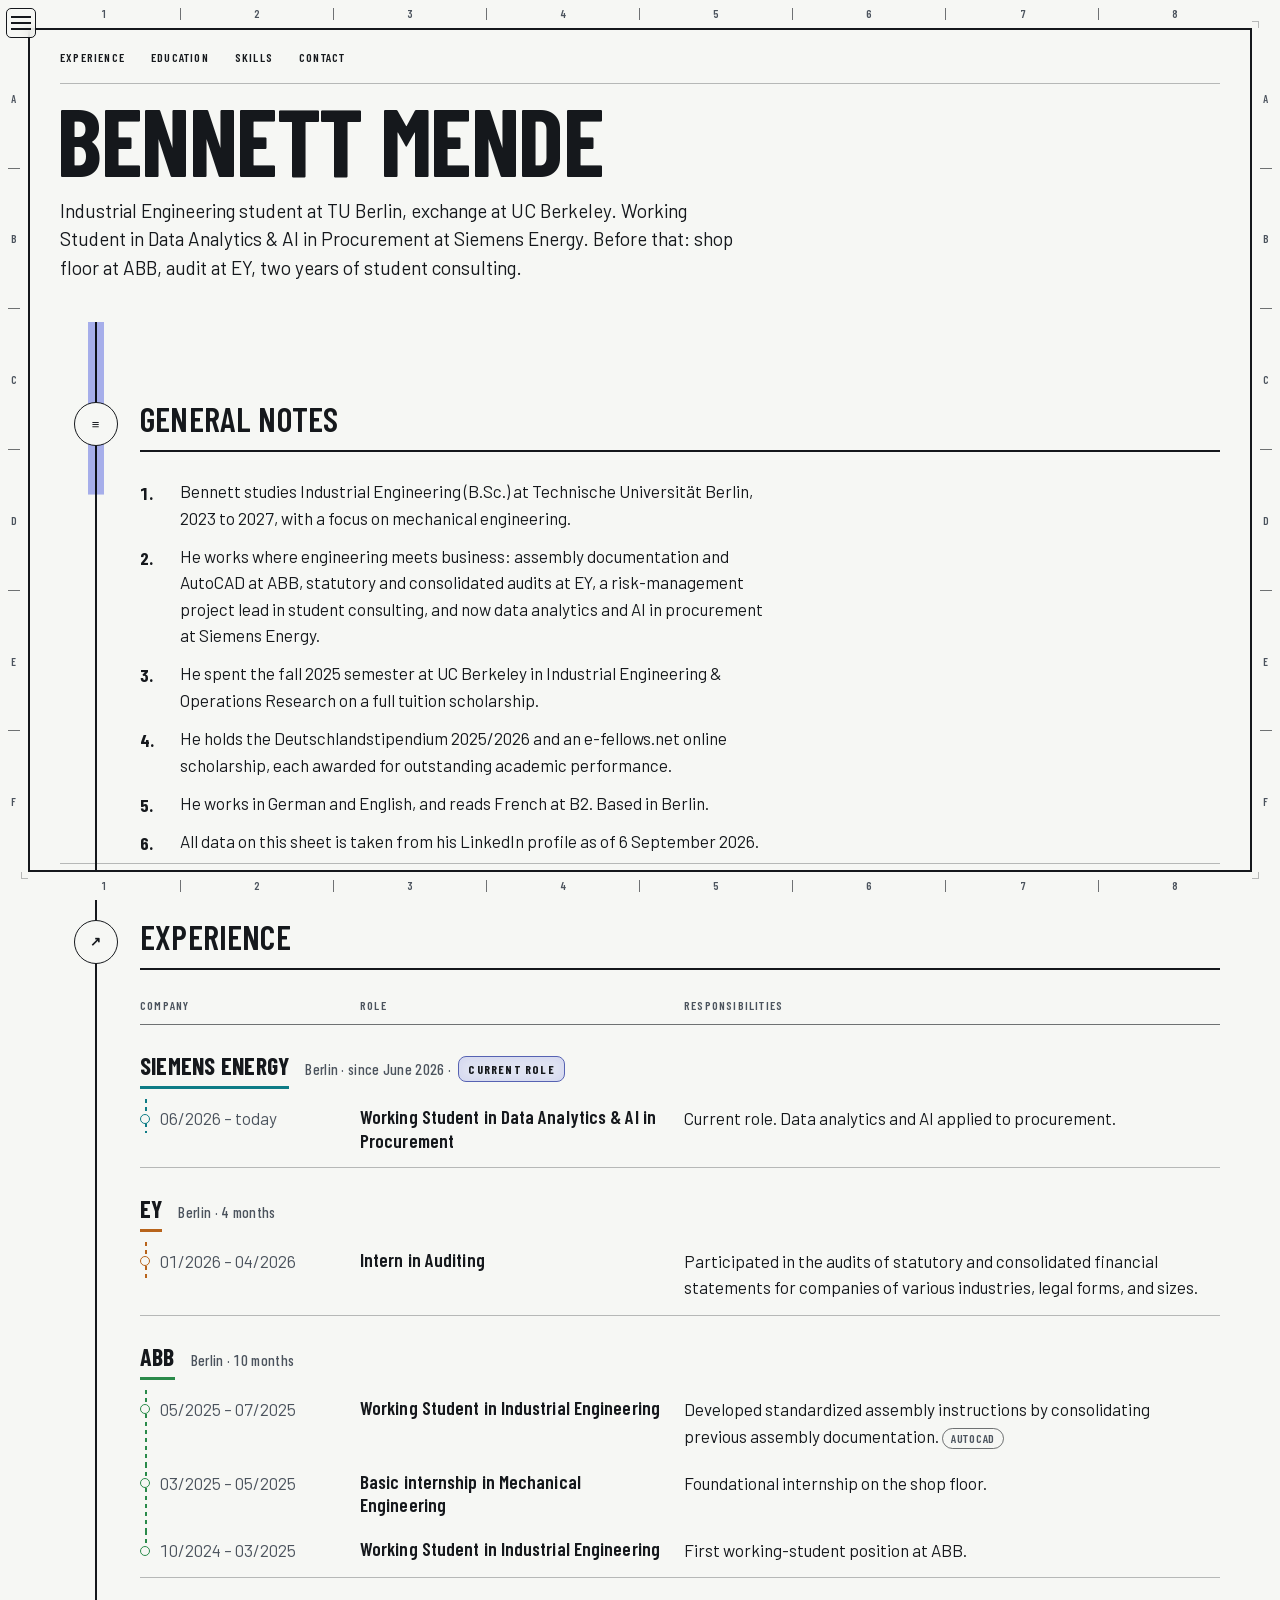
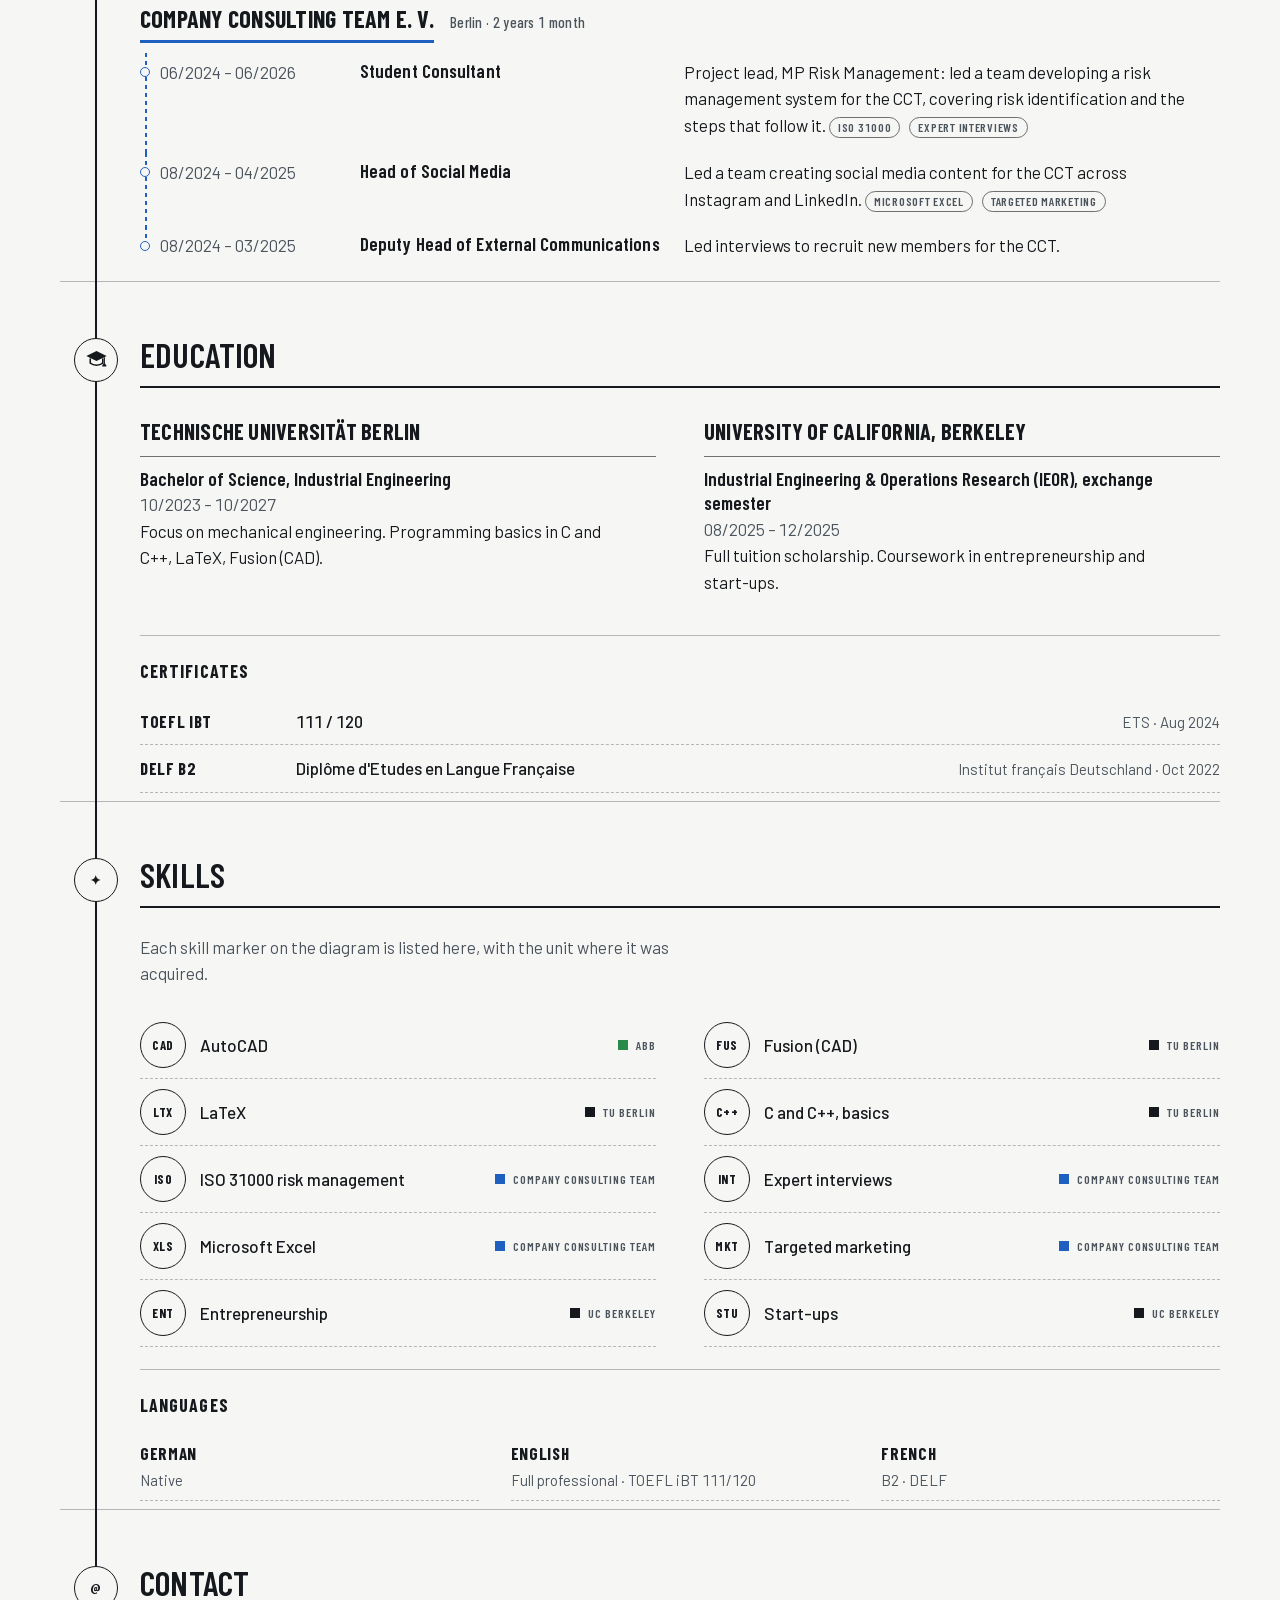
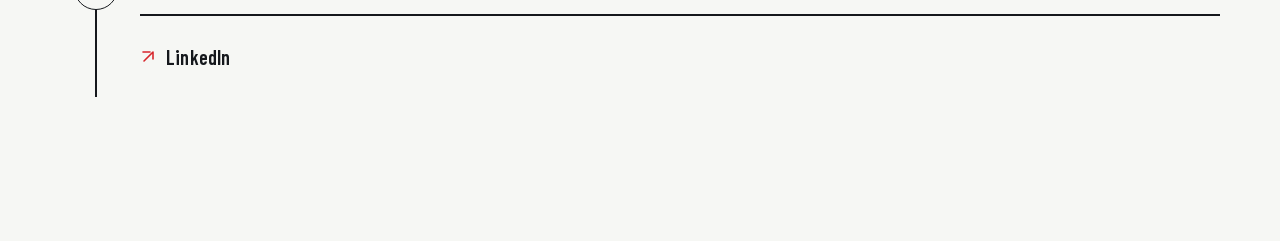
==== commit ce5a7cd3: "Publish updated portfolio and project overview" ====
--- a/index.html
+++ b/index.html
@@ -39,6 +39,7 @@
   <nav class="site-menu-panel" id="site-menu-panel" aria-label="Site navigation" hidden>
     <a href="index.html" aria-current="page">Overview</a>
     <a href="career-flow.html">Career Flow Diagram</a>
+    <a href="projects.html">Project Overview</a>
   </nav>
 </div>
 
@@ -144,7 +145,7 @@
 
           <tbody id="exp-cct" class="unit" style="--code:#1f5fbf">
             <tr class="unit-row">
-              <th scope="rowgroup" colspan="3"><span class="unit-name">Company Consulting Team e. V.</span><span class="unit-meta">Berlin · student consultancy · 2 years 1 month</span></th>
+              <th scope="rowgroup" colspan="3"><span class="unit-name">Company Consulting Team e. V.</span><span class="unit-meta">Berlin · 2 years 1 month</span></th>
             </tr>
             <tr>
               <td class="col-company"><time datetime="2024-06">06/2024</time> – <time datetime="2026-06">06/2026</time></td>
--- a/styles.css
+++ b/styles.css
@@ -19,8 +19,10 @@
   --ink-3: #6b7480;
   --rule: rgba(21, 24, 28, 0.28);
   --rule-strong: rgba(21, 24, 28, 0.6);
-  --yellow: #ffd60a;
-  --yellow-ink: #7a6200;
+  --yellow: #7481E4;
+  --yellow-ink: #35418f;
+  --accent-deep: #5662b2;
+  --accent-wash: rgba(116, 129, 228, 0.16);
   --red: #d7262c;
   --red-deep: #b01c21;
   --code: var(--ink);
@@ -132,7 +134,14 @@
   background: currentColor;
   transition: transform 180ms var(--ease-out), opacity 150ms ease;
 }
-.menu-toggle:hover, .menu-toggle:focus-visible { background: var(--yellow); }
+.menu-toggle:hover,
+.menu-toggle:focus-visible,
+.site-menu.is-open .menu-toggle {
+  border-color: var(--accent-deep);
+  border-radius: 8px;
+  background: var(--accent-wash);
+  box-shadow: inset 0 0 12px rgba(116, 129, 228, 0.18);
+}
 .site-menu.is-open .menu-toggle span:nth-child(1) { transform: translateY(6px) rotate(45deg); }
 .site-menu.is-open .menu-toggle span:nth-child(2) { opacity: 0; }
 .site-menu.is-open .menu-toggle span:nth-child(3) { transform: translateY(-6px) rotate(-45deg); }
@@ -149,7 +158,7 @@
   padding: 62px 20px 24px;
   border-right: var(--w-thick) solid var(--ink);
   background: rgba(246, 247, 244, 0.72);
-  box-shadow: 6px 0 0 rgba(255, 214, 10, 0.48);
+  box-shadow: 6px 0 0 rgba(116, 129, 228, 0.48);
   backdrop-filter: blur(10px);
 }
 .site-menu-panel[hidden] { display: none; }
@@ -163,8 +172,24 @@
   text-decoration: none;
 }
 .site-menu-panel a:last-child { border-bottom: 0; }
-.site-menu-panel a:hover, .site-menu-panel a:focus-visible,
-.site-menu-panel a[aria-current="page"] { background: var(--yellow); }
+.site-menu-panel a:hover, .site-menu-panel a:focus-visible { background: rgba(116, 129, 228, 0.12); }
+.site-menu-panel a[aria-current="page"] {
+  border: 1.5px solid var(--accent-deep);
+  border-radius: 8px;
+  background: var(--accent-wash);
+  box-shadow: inset 0 0 14px rgba(116, 129, 228, 0.18);
+}
+
+@media (max-width: 760px) {
+  .site-menu-panel {
+    width: 100vw;
+    max-width: none;
+    padding: 72px 24px 24px;
+    border-right: 0;
+    box-shadow: none;
+    background: rgba(246, 247, 244, 0.86);
+  }
+}
 
 /* ---------- Sheet frame with zone markers ---------- */
 
@@ -219,6 +244,13 @@
   transition: transform 260ms var(--ease-out);
 }
 .dwg-nav a:hover::after, .dwg-nav a:focus-visible::after { transform: scaleX(1); }
+.dwg-nav a[aria-current="page"] {
+  padding: 3px 9px;
+  border: 1.5px solid var(--accent-deep);
+  border-radius: 8px;
+  background: var(--accent-wash);
+  box-shadow: inset 0 0 12px rgba(116, 129, 228, 0.16);
+}
 @media (max-width: 960px) {
   .dwg-header { position: static; flex-direction: column; align-items: flex-start; gap: 8px; padding-top: 34px; background: none; box-shadow: none; }
   .dwg-nav { gap: 8px 14px; flex-wrap: wrap; font-size: 0.6875rem; }
@@ -324,7 +356,7 @@
 .pfd-svg .bubble-c { fill: var(--sheet); stroke: var(--ink); stroke-width: 1.5; }
 .pfd-svg .bubble-t { font-size: 11px; font-weight: 700; letter-spacing: 0.04em; text-anchor: middle; }
 .pfd-svg .bubble-l { font-size: 11px; font-weight: 500; fill: var(--ink-2); text-anchor: middle; }
-.pfd-svg .status-box { fill: rgba(255, 214, 10, 0.42); stroke: rgba(21, 24, 28, 0.72); stroke-width: 1.2; }
+.pfd-svg .status-box { fill: rgba(116, 129, 228, 0.42); stroke: rgba(21, 24, 28, 0.72); stroke-width: 1.2; }
 .pfd-svg .status-t { font-size: 11px; font-weight: 700; letter-spacing: 0.1em; text-anchor: middle; fill: var(--ink); }
 .pfd-svg .dim line { stroke: var(--ink-2); stroke-width: 1; }
 .pfd-svg .dim-tick { fill: var(--ink-2); }
@@ -351,6 +383,58 @@
 @media (max-width: 760px) {
   .flow-page { padding-top: 18px; }
   .flow-intro p { font-size: 1.0625rem; }
+}
+
+/* ---------- Password-gated project overview ---------- */
+
+.projects-page { padding-top: 32px; }
+.projects-intro { margin-bottom: 22px; }
+.projects-intro h1 { font-size: clamp(2.4rem, 6vw + 1rem, 5.5rem); }
+.projects-intro p { max-width: 62ch; margin-top: 14px; font-size: 1.1875rem; }
+.project-gate { padding-top: 44px; }
+.project-intro { max-width: 52ch; color: var(--ink-2); margin-bottom: 18px; }
+.project-access-form { max-width: 480px; display: grid; gap: 8px; }
+.project-access-form label {
+  font-family: var(--font-display); font-weight: 600; font-size: 0.8125rem;
+  letter-spacing: 0.1em; text-transform: uppercase; color: var(--ink-2);
+}
+.project-form-row { display: flex; align-items: stretch; gap: 8px; }
+.project-form-row input {
+  min-width: 0; flex: 1; padding: 10px 12px;
+  border: 1.5px solid var(--rule-strong); border-radius: 5px;
+  background: rgba(246, 247, 244, 0.82); color: var(--ink);
+  font: 500 1rem var(--font-body);
+}
+.project-form-row input:focus-visible { border-color: var(--accent-deep); }
+.project-form-row button {
+  padding: 10px 14px; border: 1.5px solid var(--accent-deep); border-radius: 5px;
+  background: var(--accent-wash); color: var(--ink);
+  font-family: var(--font-display); font-weight: 700; letter-spacing: 0.06em; text-transform: uppercase;
+  cursor: pointer;
+}
+.project-form-row button:hover, .project-form-row button:focus-visible {
+  background: rgba(116, 129, 228, 0.28);
+}
+.project-status { min-height: 1.5em; color: var(--red-deep); font-size: 0.9375rem; }
+.project-content[hidden], .project-gate[hidden] { display: none; }
+.project-grid { display: grid; grid-template-columns: repeat(3, minmax(0, 1fr)); gap: 18px; }
+.project-card {
+  min-height: 190px; padding: 18px; border: 1.5px solid var(--rule-strong); border-radius: 8px;
+  background: rgba(116, 129, 228, 0.07);
+}
+.project-number {
+  display: inline-block; margin-bottom: 26px; padding: 2px 7px;
+  border: 1.5px solid var(--accent-deep); border-radius: 999px;
+  color: var(--accent-deep); font-family: var(--font-display); font-weight: 700; letter-spacing: 0.08em;
+}
+.project-card h3 { margin-bottom: 8px; }
+.project-card p { color: var(--ink-2); }
+@media (max-width: 760px) {
+  .projects-page { padding-top: 18px; }
+  .projects-intro p { font-size: 1.0625rem; }
+  .project-form-row { flex-direction: column; }
+  .project-form-row button { width: 100%; }
+  .project-grid { grid-template-columns: 1fr; }
 }
 
 /* ---------- Sheet body: spine + sections ---------- */
@@ -452,8 +536,14 @@
 }
 .unit-meta { font-family: var(--font-display); font-weight: 500; font-size: 0.9375rem; color: var(--ink-2); letter-spacing: 0.02em; }
 .in-operation {
-  display: inline-block; padding: 1px 8px 0; margin-left: 4px;
-  background: rgba(255, 214, 10, 0.42); border: 1px solid rgba(122, 98, 0, 0.38); color: var(--ink);
+  display: inline-block;
+  padding: 3px 9px 2px;
+  margin-left: 4px;
+  border: 1.5px solid var(--accent-deep);
+  border-radius: 8px;
+  background: var(--accent-wash);
+  box-shadow: inset 0 0 12px rgba(116, 129, 228, 0.18);
+  color: var(--ink);
   font-weight: 700; font-size: 0.75rem; letter-spacing: 0.1em; text-transform: uppercase;
   vertical-align: 1px;
 }
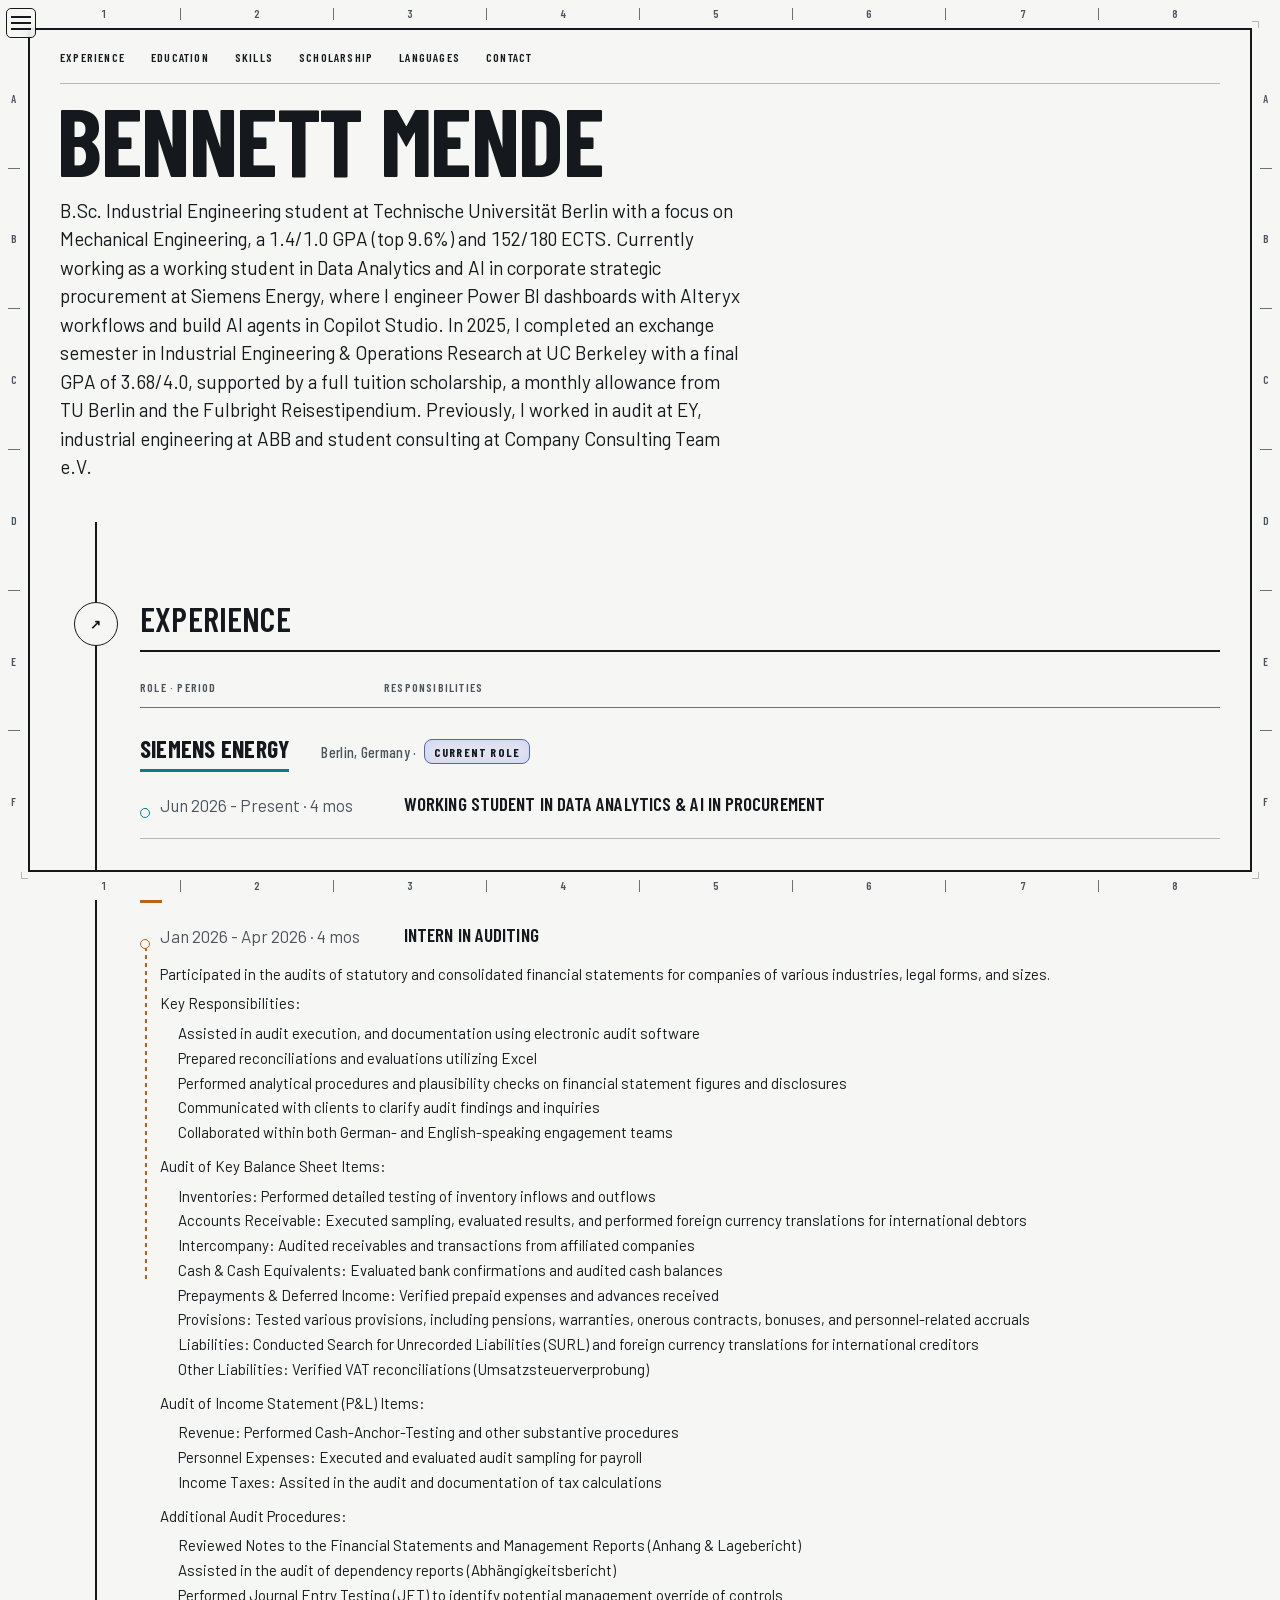
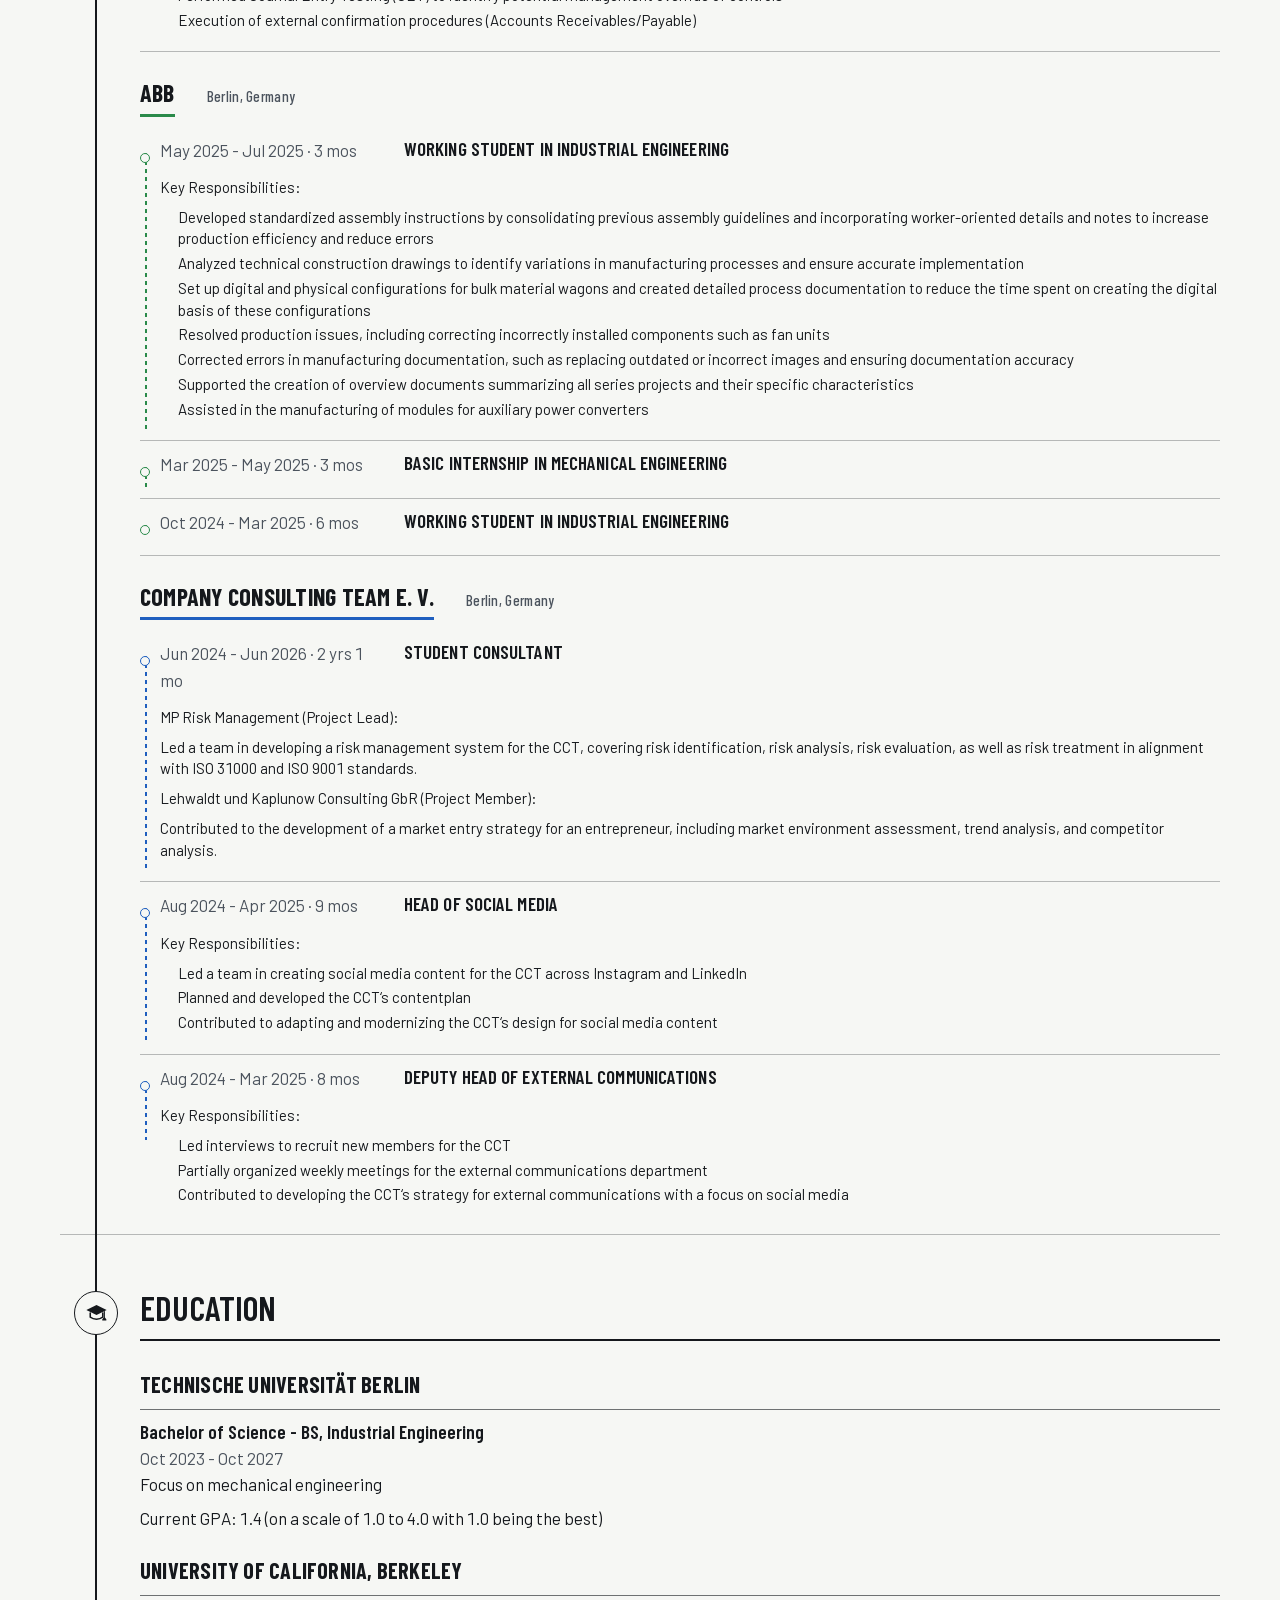
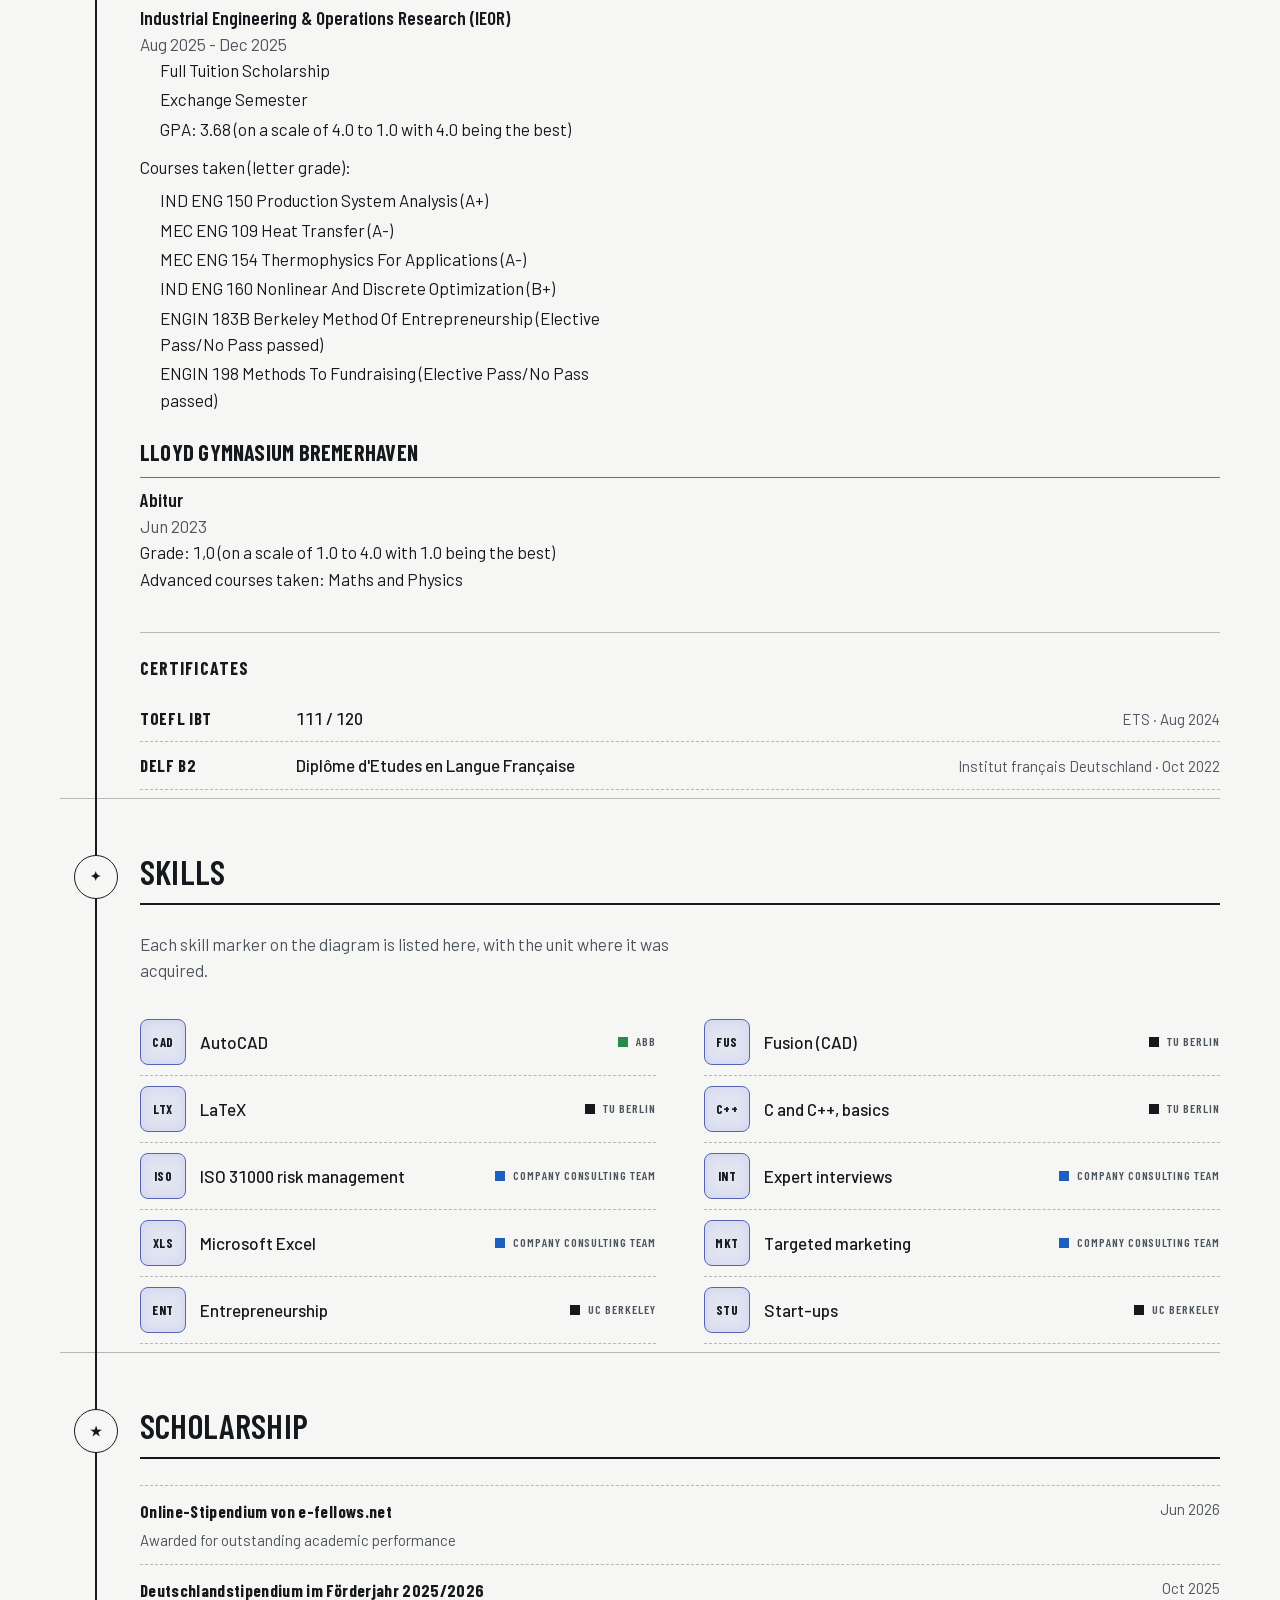
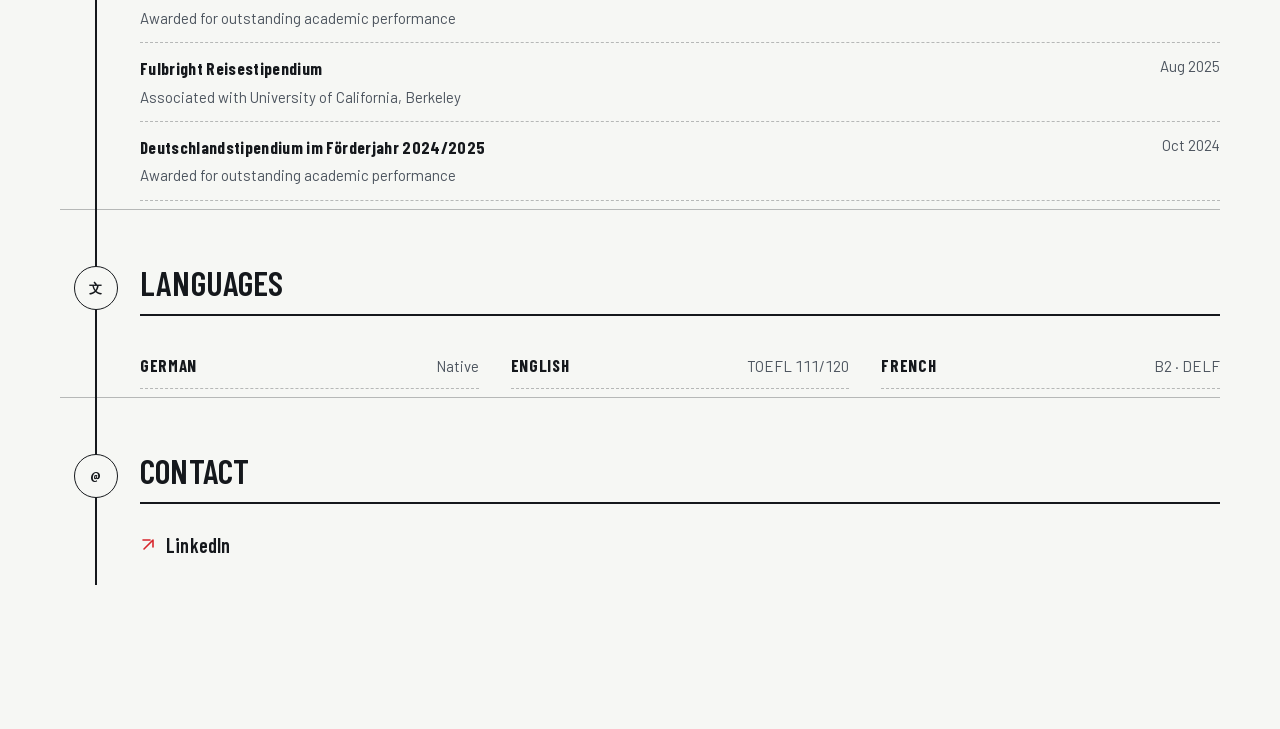
==== commit 61daf817: "Refine experience layout and scholarship details" ====
--- a/index.html
+++ b/index.html
@@ -4,10 +4,10 @@
 <meta charset="utf-8">
 <meta name="viewport" content="width=device-width, initial-scale=1">
 <title>Bennett Mende: Industrial Engineering student, TU Berlin. Working Student at Siemens Energy.</title>
-<meta name="description" content="Bennett Mende is a B.Sc. Industrial Engineering student at TU Berlin (exchange at UC Berkeley) and Working Student in Data Analytics &amp; AI in Procurement at Siemens Energy. Previously ABB, EY, and two years of student consulting.">
+<meta name="description" content="Bennett Mende is a B.Sc. Industrial Engineering student at Technische Universität Berlin and a Working Student in Data Analytics and AI in corporate strategic procurement at Siemens Energy. He previously worked at EY, ABB and Company Consulting Team e.V. and completed an exchange semester at UC Berkeley.">
 <meta name="theme-color" content="#f6f7f4">
 <meta property="og:title" content="Bennett Mende">
-<meta property="og:description" content="Industrial Engineering student at TU Berlin. Working Student in Data Analytics &amp; AI in Procurement at Siemens Energy. Previously ABB, EY, Company Consulting Team.">
+<meta property="og:description" content="B.Sc. Industrial Engineering student at Technische Universität Berlin, currently working in Data Analytics and AI in corporate strategic procurement at Siemens Energy. Previously EY, ABB and Company Consulting Team; exchange semester at UC Berkeley.">
 <meta property="og:type" content="profile">
 <link rel="icon" href="assets/favicon.svg?v=bm-rounded" type="image/svg+xml">
 <link rel="preload" href="assets/fonts/barlow-condensed-700.woff2" as="font" type="font/woff2" crossorigin>
@@ -16,10 +16,10 @@
 </head>
 <body>
 <!--
-THESIS: A recruiter reads Bennett's career as one process flow on an engineering drawing sheet, checked off in yellow highlighter. It refuses the photo, big name, timeline-cards portfolio.
-OWN-WORLD: plotter-white sheet, ink line work in three weights, a zone border, DIN-style condensed caps (Barlow Condensed) with Barlow body, ISA-style section symbols and instrument bubbles, one highlighter yellow band, and a color code per employer.
+THESIS: A recruiter reads Bennett's career as one process flow on an engineering drawing sheet, checked off by a blue progress band. It refuses the photo, big name, timeline-cards portfolio.
+OWN-WORLD: plotter-white sheet, ink line work in three weights, a zone border, DIN-style condensed caps (Barlow Condensed) with Barlow body, ISA-style section symbols and instrument bubbles, one blue accent band, and a color code per employer.
 STORY: the visitor sees a real drawing sheet titled BENNETT MENDE, follows the profile from TU Berlin to Siemens Energy in seconds, and can open the separate Career Flow Diagram when they want the full process view.
-FIRST VIEWPORT: full-bleed sheet with zone markers. Drawing header strip. Title BENNETT MENDE at plotter scale with a one-line subtitle. Below: general notes, experience, education, skills, languages, and a compact LinkedIn contact section.
+FIRST VIEWPORT: full-bleed sheet with zone markers. Drawing header strip. Title BENNETT MENDE at plotter scale with a short profile summary. Below: experience, education, skills, scholarships, languages, and a compact LinkedIn contact section.
 FORM: The Process Sheet (P&ID), candidate 7 of 7 on the ordered grounded list, seed 14451df4, code-led.
 FINISH: unreviewed and undocumented is unfinished; this build ends with the finish review, the verdict, DESIGN.md, and every shipping raster carrying its provenance.
 -->
@@ -50,6 +50,8 @@
     <a href="#experience">Experience</a>
     <a href="#education">Education</a>
     <a href="#skills">Skills</a>
+    <a href="#scholarships">Scholarship</a>
+    <a href="#languages">Languages</a>
     <a href="#contact">Contact</a>
   </nav>
 </header>
@@ -59,7 +61,7 @@
     <div class="hero-top">
       <div class="hero-title">
         <h1 id="name">Bennett Mende</h1>
-        <p class="hero-sub">Industrial Engineering student at TU Berlin, exchange at UC Berkeley. Working Student in Data Analytics &amp; AI in Procurement at Siemens Energy. Before that: shop floor at ABB, audit at EY, two years of student consulting.</p>
+        <p class="hero-sub">B.Sc. Industrial Engineering student at Technische Universität Berlin with a focus on Mechanical Engineering, a 1.4/1.0 GPA (top 9.6%) and 152/180 ECTS. Currently working as a working student in Data Analytics and AI in corporate strategic procurement at Siemens Energy, where I engineer Power BI dashboards with Alteryx workflows and build AI agents in Copilot Studio. In 2025, I completed an exchange semester in Industrial Engineering &amp; Operations Research at UC Berkeley with a final GPA of 3.68/4.0, supported by a full tuition scholarship, a monthly allowance from TU Berlin and the Fulbright Reisestipendium. Previously, I worked in audit at EY, industrial engineering at ABB and student consulting at Company Consulting Team e.V.</p>
       </div>
     </div>
   </section>
@@ -67,23 +69,6 @@
   <div class="sheet-body">
     <div class="spine" aria-hidden="true"><div class="spine-yellow"></div></div>
 
-    <section class="sheet-section" id="about" aria-labelledby="about-h">
-    <div class="gutter"><span class="tag-bubble" aria-label="General notes">≡</span></div>
-      <div class="section-inner">
-        <div class="section-head">
-          <h2 id="about-h">General notes</h2>
-        </div>
-        <ol class="notes">
-          <li>Bennett studies Industrial Engineering (B.Sc.) at Technische Universität Berlin, 2023 to 2027, with a focus on mechanical engineering.</li>
-          <li>He works where engineering meets business: assembly documentation and AutoCAD at ABB, statutory and consolidated audits at EY, a risk-management project lead in student consulting, and now data analytics and AI in procurement at Siemens Energy.</li>
-          <li>He spent the fall 2025 semester at UC Berkeley in Industrial Engineering &amp; Operations Research on a full tuition scholarship.</li>
-          <li>He holds the Deutschlandstipendium 2025/2026 and an e-fellows.net online scholarship, each awarded for outstanding academic performance.</li>
-          <li>He works in German and English, and reads French at B2. Based in Berlin.</li>
-          <li>All data on this sheet is taken from his LinkedIn profile as of 6 September 2026.</li>
-        </ol>
-      </div>
-    </section>
-
     <section class="sheet-section" id="experience" aria-labelledby="experience-h">
     <div class="gutter"><span class="tag-bubble" aria-label="Experience">↗</span></div>
       <div class="section-inner">
@@ -91,79 +76,157 @@
           <h2 id="experience-h">Experience</h2>
         </div>
 
-        <table class="equipment">
-          <thead>
-            <tr>
-              <th scope="col" class="col-company">Company</th>
-              <th scope="col" class="col-role">Role</th>
-              <th scope="col" class="col-responsibilities">Responsibilities</th>
-            </tr>
-          </thead>
-
-          <tbody id="exp-se" class="unit" style="--code:#0e7c86">
-            <tr class="unit-row">
-              <th scope="rowgroup" colspan="3"><span class="unit-name">Siemens Energy</span><span class="unit-meta">Berlin · since June 2026 · <span class="in-operation">Current Role</span></span></th>
-            </tr>
-            <tr>
-              <td class="col-company"><time datetime="2026-06">06/2026</time> – today</td>
-              <td class="col-role">Working Student in Data Analytics &amp; AI in Procurement</td>
-              <td class="col-responsibilities">Current role. Data analytics and AI applied to procurement.</td>
-            </tr>
-          </tbody>
-
-          <tbody id="exp-ey" class="unit" style="--code:#b8641b">
-            <tr class="unit-row">
-              <th scope="rowgroup" colspan="3"><span class="unit-name">EY</span><span class="unit-meta">Berlin · 4 months</span></th>
-            </tr>
-            <tr>
-              <td class="col-company"><time datetime="2026-01">01/2026</time> – <time datetime="2026-04">04/2026</time></td>
-              <td class="col-role">Intern in Auditing</td>
-              <td class="col-responsibilities">Participated in the audits of statutory and consolidated financial statements for companies of various industries, legal forms, and sizes.</td>
-            </tr>
-          </tbody>
-
-          <tbody id="exp-abb" class="unit" style="--code:#2a8a4a">
-            <tr class="unit-row">
-              <th scope="rowgroup" colspan="3"><span class="unit-name">ABB</span><span class="unit-meta">Berlin · 10 months</span></th>
-            </tr>
-            <tr>
-              <td class="col-company"><time datetime="2025-05">05/2025</time> – <time datetime="2025-07">07/2025</time></td>
-              <td class="col-role">Working Student in Industrial Engineering</td>
-              <td class="col-responsibilities">Developed standardized assembly instructions by consolidating previous assembly documentation. <span class="inst">AutoCAD</span></td>
-            </tr>
-            <tr>
-              <td class="col-company"><time datetime="2025-03">03/2025</time> – <time datetime="2025-05">05/2025</time></td>
-              <td class="col-role">Basic internship in Mechanical Engineering</td>
-              <td class="col-responsibilities">Foundational internship on the shop floor.</td>
-            </tr>
-            <tr>
-              <td class="col-company"><time datetime="2024-10">10/2024</time> – <time datetime="2025-03">03/2025</time></td>
-              <td class="col-role">Working Student in Industrial Engineering</td>
-              <td class="col-responsibilities">First working-student position at ABB.</td>
-            </tr>
-          </tbody>
-
-          <tbody id="exp-cct" class="unit" style="--code:#1f5fbf">
-            <tr class="unit-row">
-              <th scope="rowgroup" colspan="3"><span class="unit-name">Company Consulting Team e. V.</span><span class="unit-meta">Berlin · 2 years 1 month</span></th>
-            </tr>
-            <tr>
-              <td class="col-company"><time datetime="2024-06">06/2024</time> – <time datetime="2026-06">06/2026</time></td>
-              <td class="col-role">Student Consultant</td>
-              <td class="col-responsibilities">Project lead, MP Risk Management: led a team developing a risk management system for the CCT, covering risk identification and the steps that follow it. <span class="inst">ISO 31000</span> <span class="inst">Expert interviews</span></td>
-            </tr>
-            <tr>
-              <td class="col-company"><time datetime="2024-08">08/2024</time> – <time datetime="2025-04">04/2025</time></td>
-              <td class="col-role">Head of Social Media</td>
-              <td class="col-responsibilities">Led a team creating social media content for the CCT across Instagram and LinkedIn. <span class="inst">Microsoft Excel</span> <span class="inst">Targeted marketing</span></td>
-            </tr>
-            <tr>
-              <td class="col-company"><time datetime="2024-08">08/2024</time> – <time datetime="2025-03">03/2025</time></td>
-              <td class="col-role">Deputy Head of External Communications</td>
-              <td class="col-responsibilities">Led interviews to recruit new members for the CCT.</td>
-            </tr>
-          </tbody>
-        </table>
+        <div class="experience-head" aria-hidden="true">
+          <span>Role · period</span>
+          <span>Responsibilities</span>
+        </div>
+
+        <div class="experience-list">
+          <div id="exp-se" class="experience-company unit" style="--code:#0e7c86">
+            <div class="unit-row">
+              <h3 class="unit-name">Siemens Energy</h3>
+              <span class="unit-meta">Berlin, Germany · <span class="in-operation">Current Role</span></span>
+            </div>
+            <article class="experience-entry">
+              <div class="experience-entry-top">
+                <div class="experience-date"><time datetime="2026-06">Jun 2026</time> - Present · 4 mos</div>
+                <h3 class="experience-role">Working Student in Data Analytics &amp; AI in Procurement</h3>
+              </div>
+            </article>
+          </div>
+
+          <div id="exp-ey" class="experience-company unit" style="--code:#b8641b">
+            <div class="unit-row">
+              <h3 class="unit-name">EY</h3>
+              <span class="unit-meta">Berlin, Germany</span>
+            </div>
+            <article class="experience-entry">
+              <div class="experience-entry-top">
+                <div class="experience-date"><time datetime="2026-01">Jan 2026</time> - <time datetime="2026-04">Apr 2026</time> · 4 mos</div>
+                <h3 class="experience-role">Intern in Auditing</h3>
+              </div>
+              <div class="linkedin-copy">
+                <p>Participated in the audits of statutory and consolidated financial statements for companies of various industries, legal forms, and sizes.</p>
+                <p>Key Responsibilities:</p>
+                <ul>
+                  <li>Assisted in audit execution, and documentation using electronic audit software</li>
+                  <li>Prepared reconciliations and evaluations utilizing Excel</li>
+                  <li>Performed analytical procedures and plausibility checks on financial statement figures and disclosures</li>
+                  <li>Communicated with clients to clarify audit findings and inquiries</li>
+                  <li>Collaborated within both German- and English-speaking engagement teams</li>
+                </ul>
+                <p>Audit of Key Balance Sheet Items:</p>
+                <ul>
+                  <li>Inventories: Performed detailed testing of inventory inflows and outflows</li>
+                  <li>Accounts Receivable: Executed sampling, evaluated results, and performed foreign currency translations for international debtors</li>
+                  <li>Intercompany: Audited receivables and transactions from affiliated companies</li>
+                  <li>Cash &amp; Cash Equivalents: Evaluated bank confirmations and audited cash balances</li>
+                  <li>Prepayments &amp; Deferred Income: Verified prepaid expenses and advances received</li>
+                  <li>Provisions: Tested various provisions, including pensions, warranties, onerous contracts, bonuses, and personnel-related accruals</li>
+                  <li>Liabilities: Conducted Search for Unrecorded Liabilities (SURL) and foreign currency translations for international creditors</li>
+                  <li>Other Liabilities: Verified VAT reconciliations (Umsatzsteuerverprobung)</li>
+                </ul>
+                <p>Audit of Income Statement (P&amp;L) Items:</p>
+                <ul>
+                  <li>Revenue: Performed Cash-Anchor-Testing and other substantive procedures</li>
+                  <li>Personnel Expenses: Executed and evaluated audit sampling for payroll</li>
+                  <li>Income Taxes: Assited in the audit and documentation of tax calculations</li>
+                </ul>
+                <p>Additional Audit Procedures:</p>
+                <ul>
+                  <li>Reviewed Notes to the Financial Statements and Management Reports (Anhang &amp; Lagebericht)</li>
+                  <li>Assisted in the audit of dependency reports (Abhängigkeitsbericht)</li>
+                  <li>Performed Journal Entry Testing (JET) to identify potential management override of controls</li>
+                  <li>Execution of external confirmation procedures (Accounts Receivables/Payable)</li>
+                </ul>
+              </div>
+            </article>
+          </div>
+
+          <div id="exp-abb" class="experience-company unit" style="--code:#2a8a4a">
+            <div class="unit-row">
+              <h3 class="unit-name">ABB</h3>
+              <span class="unit-meta">Berlin, Germany</span>
+            </div>
+            <article class="experience-entry">
+              <div class="experience-entry-top">
+                <div class="experience-date"><time datetime="2025-05">May 2025</time> - <time datetime="2025-07">Jul 2025</time> · 3 mos</div>
+                <h3 class="experience-role">Working Student in Industrial Engineering</h3>
+              </div>
+              <div class="linkedin-copy">
+                <p>Key Responsibilities:</p>
+                <ul>
+                  <li>Developed standardized assembly instructions by consolidating previous assembly guidelines and incorporating worker-oriented details and notes to increase production efficiency and reduce errors</li>
+                  <li>Analyzed technical construction drawings to identify variations in manufacturing processes and ensure accurate implementation</li>
+                  <li>Set up digital and physical configurations for bulk material wagons and created detailed process documentation to reduce the time spent on creating the digital basis of these configurations</li>
+                  <li>Resolved production issues, including correcting incorrectly installed components such as fan units</li>
+                  <li>Corrected errors in manufacturing documentation, such as replacing outdated or incorrect images and ensuring documentation accuracy</li>
+                  <li>Supported the creation of overview documents summarizing all series projects and their specific characteristics</li>
+                  <li>Assisted in the manufacturing of modules for auxiliary power converters</li>
+                </ul>
+              </div>
+            </article>
+            <article class="experience-entry">
+              <div class="experience-entry-top">
+                <div class="experience-date"><time datetime="2025-03">Mar 2025</time> - <time datetime="2025-05">May 2025</time> · 3 mos</div>
+                <h3 class="experience-role">Basic internship in Mechanical Engineering</h3>
+              </div>
+            </article>
+            <article class="experience-entry">
+              <div class="experience-entry-top">
+                <div class="experience-date"><time datetime="2024-10">Oct 2024</time> - <time datetime="2025-03">Mar 2025</time> · 6 mos</div>
+                <h3 class="experience-role">Working Student in Industrial Engineering</h3>
+              </div>
+            </article>
+          </div>
+
+          <div id="exp-cct" class="experience-company unit" style="--code:#1f5fbf">
+            <div class="unit-row">
+              <h3 class="unit-name">Company Consulting Team e. V.</h3>
+              <span class="unit-meta">Berlin, Germany</span>
+            </div>
+            <article class="experience-entry">
+              <div class="experience-entry-top">
+                <div class="experience-date"><time datetime="2024-06">Jun 2024</time> - <time datetime="2026-06">Jun 2026</time> · 2 yrs 1 mo</div>
+                <h3 class="experience-role">Student Consultant</h3>
+              </div>
+              <div class="linkedin-copy">
+                <p>MP Risk Management (Project Lead):</p>
+                <p>Led a team in developing a risk management system for the CCT, covering risk identification, risk analysis, risk evaluation, as well as risk treatment in alignment with ISO 31000 and ISO 9001 standards.</p>
+                <p>Lehwaldt und Kaplunow Consulting GbR (Project Member):</p>
+                <p>Contributed to the development of a market entry strategy for an entrepreneur, including market environment assessment, trend analysis, and competitor analysis.</p>
+              </div>
+            </article>
+            <article class="experience-entry">
+              <div class="experience-entry-top">
+                <div class="experience-date"><time datetime="2024-08">Aug 2024</time> - <time datetime="2025-04">Apr 2025</time> · 9 mos</div>
+                <h3 class="experience-role">Head of Social Media</h3>
+              </div>
+              <div class="linkedin-copy">
+                <p>Key Responsibilities:</p>
+                <ul>
+                  <li>Led a team in creating social media content for the CCT across Instagram and LinkedIn</li>
+                  <li>Planned and developed the CCT‘s contentplan</li>
+                  <li>Contributed to adapting and modernizing the CCT‘s design for social media content</li>
+                </ul>
+              </div>
+            </article>
+            <article class="experience-entry">
+              <div class="experience-entry-top">
+                <div class="experience-date"><time datetime="2024-08">Aug 2024</time> - <time datetime="2025-03">Mar 2025</time> · 8 mos</div>
+                <h3 class="experience-role">Deputy Head of External Communications</h3>
+              </div>
+              <div class="linkedin-copy">
+                <p>Key Responsibilities:</p>
+                <ul>
+                  <li>Led interviews to recruit new members for the CCT</li>
+                  <li>Partially organized weekly meetings for the external communications department</li>
+                  <li>Contributed to developing the CCT‘s strategy for external communications with a focus on social media</li>
+                </ul>
+              </div>
+            </article>
+          </div>
+        </div>
       </div>
     </section>
 
@@ -185,15 +248,39 @@
         <dl class="utilities">
           <div class="utility">
             <dt>Technische Universität Berlin</dt>
-            <dd class="u-degree">Bachelor of Science, Industrial Engineering</dd>
-            <dd class="u-period"><time datetime="2023-10">10/2023</time> – <time datetime="2027-10">10/2027</time></dd>
-            <dd class="u-notes">Focus on mechanical engineering. Programming basics in C and C++, LaTeX, Fusion (CAD).</dd>
+            <dd class="u-degree">Bachelor of Science - BS, Industrial Engineering</dd>
+            <dd class="u-period"><time datetime="2023-10">Oct 2023</time> - <time datetime="2027-10">Oct 2027</time></dd>
+            <dd class="u-notes">
+              <p>Focus on mechanical engineering</p>
+              <p>Current GPA: 1.4 (on a scale of 1.0 to 4.0 with 1.0 being the best)</p>
+            </dd>
           </div>
           <div class="utility">
             <dt>University of California, Berkeley</dt>
-            <dd class="u-degree">Industrial Engineering &amp; Operations Research (IEOR), exchange semester</dd>
-            <dd class="u-period"><time datetime="2025-08">08/2025</time> – <time datetime="2025-12">12/2025</time></dd>
-            <dd class="u-notes">Full tuition scholarship. Coursework in entrepreneurship and start-ups.</dd>
+            <dd class="u-degree">Industrial Engineering &amp; Operations Research (IEOR)</dd>
+            <dd class="u-period"><time datetime="2025-08">Aug 2025</time> - <time datetime="2025-12">Dec 2025</time></dd>
+            <dd class="u-notes">
+              <ul class="linkedin-list">
+                <li>Full Tuition Scholarship</li>
+                <li>Exchange Semester</li>
+                <li>GPA: 3.68 (on a scale of 4.0 to 1.0 with 4.0 being the best)</li>
+              </ul>
+              <p>Courses taken (letter grade):</p>
+              <ul class="linkedin-list course-list">
+                <li>IND ENG 150 Production System Analysis (A+)</li>
+                <li>MEC ENG 109 Heat Transfer (A-)</li>
+                <li>MEC ENG 154 Thermophysics For Applications (A-)</li>
+                <li>IND ENG 160 Nonlinear And Discrete Optimization (B+)</li>
+                <li>ENGIN 183B Berkeley Method Of Entrepreneurship (Elective Pass/No Pass passed)</li>
+                <li>ENGIN 198 Methods To Fundraising (Elective Pass/No Pass passed)</li>
+              </ul>
+            </dd>
+          </div>
+          <div class="utility">
+            <dt>Lloyd Gymnasium Bremerhaven</dt>
+            <dd class="u-degree">Abitur</dd>
+            <dd class="u-period"><time datetime="2023-06">Jun 2023</time></dd>
+            <dd class="u-notes">Grade: 1,0 (on a scale of 1.0 to 4.0 with 1.0 being the best) Advanced courses taken: Maths and Physics</dd>
           </div>
         </dl>
 
@@ -227,15 +314,51 @@
           <li><span class="bubble" aria-hidden="true">ENT</span><span class="i-name">Entrepreneurship</span><span class="i-src">UC Berkeley</span></li>
           <li><span class="bubble" aria-hidden="true">STU</span><span class="i-name">Start-ups</span><span class="i-src">UC Berkeley</span></li>
         </ul>
-
-        <div class="languages">
-          <h3>Languages</h3>
-          <ul class="lang-list">
-            <li><span class="lang">German</span><span class="level">Native</span></li>
-            <li><span class="lang">English</span><span class="level">Full professional · TOEFL iBT 111/120</span></li>
-            <li><span class="lang">French</span><span class="level">B2 · DELF</span></li>
-          </ul>
-        </div>
+      </div>
+    </section>
+
+    <section class="sheet-section" id="scholarships" aria-labelledby="scholarships-h">
+      <div class="gutter"><span class="tag-bubble" aria-label="Scholarship">★</span></div>
+      <div class="section-inner">
+        <div class="section-head">
+          <h2 id="scholarships-h">Scholarship</h2>
+        </div>
+        <ul class="scholarship-list">
+          <li>
+            <span class="scholarship-name">Online-Stipendium von e-fellows.net</span>
+            <span class="scholarship-meta">Jun 2026</span>
+            <span class="scholarship-detail">Awarded for outstanding academic performance</span>
+          </li>
+          <li>
+            <span class="scholarship-name">Deutschlandstipendium im Förderjahr 2025/2026</span>
+            <span class="scholarship-meta">Oct 2025</span>
+            <span class="scholarship-detail">Awarded for outstanding academic performance</span>
+          </li>
+          <li>
+            <span class="scholarship-name">Fulbright Reisestipendium</span>
+            <span class="scholarship-meta">Aug 2025</span>
+            <span class="scholarship-detail">Associated with University of California, Berkeley</span>
+          </li>
+          <li>
+            <span class="scholarship-name">Deutschlandstipendium im Förderjahr 2024/2025</span>
+            <span class="scholarship-meta">Oct 2024</span>
+            <span class="scholarship-detail">Awarded for outstanding academic performance</span>
+          </li>
+        </ul>
+      </div>
+    </section>
+
+    <section class="sheet-section" id="languages" aria-labelledby="languages-h">
+      <div class="gutter"><span class="tag-bubble" aria-label="Languages">文</span></div>
+      <div class="section-inner">
+        <div class="section-head">
+          <h2 id="languages-h">Languages</h2>
+        </div>
+        <ul class="lang-list">
+          <li><span class="lang">German</span><span class="level">Native</span></li>
+          <li><span class="lang">English</span><span class="level">TOEFL 111/120</span></li>
+          <li><span class="lang">French</span><span class="level">B2 · DELF</span></li>
+        </ul>
       </div>
     </section>
 
--- a/styles.css
+++ b/styles.css
@@ -490,34 +490,21 @@
   h2 { font-size: 1.75rem; }
 }
 
-/* General notes */
-.notes { counter-reset: note; max-width: 70ch; display: grid; gap: 12px; }
-.notes li { position: relative; padding-left: 40px; }
-.notes li::before {
-  counter-increment: note; content: counter(note) ".";
-  position: absolute; left: 0; top: 0.1em;
-  font-family: var(--font-display); font-weight: 700; font-size: 1.05em; font-variant-numeric: tabular-nums;
-}
-
-/* Equipment list (experience) */
-.equipment { width: 100%; border-collapse: collapse; }
-.equipment th, .equipment td { text-align: left; vertical-align: top; }
-
-.equipment thead th {
+/* Experience list: each role gets a wide responsibility lane. */
+.experience-head {
+  display: grid; grid-template-columns: 220px minmax(0, 1fr); gap: 24px;
+  padding: 0 0 10px; border-bottom: var(--w-thin) solid var(--rule-strong);
   font-family: var(--font-display); font-weight: 600; font-size: 0.75rem; letter-spacing: 0.1em;
   text-transform: uppercase; color: var(--ink-2);
-  padding: 0 14px 10px 0; border-bottom: var(--w-thin) solid var(--rule-strong);
-}
-.equipment .col-company { width: 220px; white-space: nowrap; }
-.equipment .col-role { width: 30%; }
-
-.equipment tbody { border-top: var(--w-thin) solid var(--rule); }
-.equipment tbody:first-of-type { border-top: 0; }
-.unit-row th {
+}
+.experience-list { display: grid; }
+.experience-company { border-top: var(--w-thin) solid var(--rule); }
+.experience-company:first-child { border-top: 0; }
+.experience-company .unit-row {
+  display: flex; align-items: baseline; flex-wrap: wrap; gap: 4px 16px;
   padding: 22px 0 10px;
-  display: table-cell;
-}
-.unit-row th > * { display: inline-block; vertical-align: baseline; }
+}
+.experience-company .unit-row > * { display: inline-block; vertical-align: baseline; }
 .unit-tag {
   display: inline-block; min-width: 64px; padding: 2px 8px 1px; margin-right: 14px;
   font-family: var(--font-display); font-weight: 700; font-size: 0.8125rem; letter-spacing: 0.08em;
@@ -547,45 +534,56 @@
   font-weight: 700; font-size: 0.75rem; letter-spacing: 0.1em; text-transform: uppercase;
   vertical-align: 1px;
 }
-.equipment tbody td { padding: 6px 14px 14px 0; }
-.equipment tbody td.col-company { position: relative; padding-left: 20px; }
-.equipment tbody td.col-company::before {
-  content: ""; position: absolute; left: 5px; top: 0; bottom: 0; width: 1.5px;
+.experience-entry {
+  position: relative; padding: 10px 0 20px; border-bottom: 1px solid var(--rule);
+}
+.experience-entry:last-child { border-bottom: 0; }
+.experience-entry::before {
+  content: ""; position: absolute; left: 5px; top: 26px; bottom: 10px; width: 1.5px;
   background: repeating-linear-gradient(to bottom, var(--code) 0 4px, transparent 4px 8px);
 }
-.equipment tbody tr:last-child td.col-company::before { bottom: 50%; }
-.equipment tbody td.col-company::after {
-  content: ""; position: absolute; left: 0; top: 0.85em; width: 10px; height: 10px; border-radius: 50%;
+.experience-entry:last-child::before { bottom: 50%; }
+.experience-entry::after {
+  content: ""; position: absolute; left: 0; top: 26px; width: 10px; height: 10px; border-radius: 50%;
   background: var(--sheet); border: 1.5px solid var(--code);
 }
-.equipment tbody .col-role { font-family: var(--font-display); font-weight: 600; font-size: 1.1875rem; line-height: 1.25; letter-spacing: 0.005em; }
-.equipment tbody .col-responsibilities { color: var(--ink); max-width: 62ch; }
-.equipment tbody .col-company { color: var(--ink-2); font-variant-numeric: tabular-nums; }
+.experience-entry-top {
+  display: grid; grid-template-columns: 220px minmax(0, 1fr); gap: 24px; align-items: start;
+  padding-left: 20px;
+}
+.experience-date { color: var(--ink-2); font-variant-numeric: tabular-nums; }
+.experience-role {
+  margin: 0; font-family: var(--font-display); font-weight: 600; font-size: 1.1875rem;
+  line-height: 1.25; letter-spacing: 0.005em;
+}
+.experience-entry > .linkedin-copy { max-width: none; margin: 14px 0 0; padding-left: 20px; }
 .inst {
   display: inline-block; margin: 6px 6px 0 0; padding: 0 8px; border: 1px solid var(--rule-strong); border-radius: 999px;
   font-family: var(--font-display); font-weight: 600; font-size: 0.75rem; letter-spacing: 0.06em; text-transform: uppercase;
   color: var(--ink-2); line-height: 1.6;
 }
-
-@media (max-width: 760px) {
-  .equipment thead { display: none; }
-  .equipment, .equipment tbody, .equipment tr, .equipment th, .equipment td { display: block; }
-  .equipment .col-company, .equipment .col-role, .equipment .col-responsibilities { width: auto; }
-  .equipment .unit-row th { padding: 18px 0 6px; }
-  .unit-row th > * { display: block; }
-  .unit-row th > .unit-tag { display: inline-block; margin-bottom: 8px; }
+.linkedin-copy { font-size: 0.9375rem; line-height: 1.45; }
+.linkedin-copy p { margin: 0 0 8px; }
+.linkedin-copy p:last-child { margin-bottom: 0; }
+.linkedin-copy ul, .linkedin-list { margin: 0 0 12px; padding-left: 1.2em; display: grid; gap: 3px; }
+.linkedin-copy li::marker, .linkedin-list li::marker { color: var(--code, var(--ink)); }
+.linkedin-copy ul:last-child, .linkedin-list:last-child { margin-bottom: 0; }
+
+@media (max-width: 760px) {
+  .experience-head { display: none; }
+  .experience-company .unit-row { padding: 18px 0 6px; }
+  .experience-company .unit-row > * { display: block; }
   .unit-name { font-size: 1.375rem; margin: 0 0 2px; }
-  .equipment tbody tr:not(.unit-row) { padding: 10px 0 12px 0; border-top: 1px dashed var(--rule); }
-  .equipment tbody td { padding: 0; }
-  .equipment tbody td.col-company { padding-left: 0; }
-  .equipment tbody td.col-company::before, .equipment tbody td.col-company::after { display: none; }
-  .equipment .col-company { font-family: var(--font-display); font-weight: 600; font-size: 0.8125rem; letter-spacing: 0.06em; margin-bottom: 2px; }
-  .equipment tbody .col-role { font-size: 1.125rem; margin-bottom: 4px; }
-  .equipment tbody .col-responsibilities { font-size: 1rem; }
+  .experience-entry { padding: 10px 0 16px; }
+  .experience-entry::before, .experience-entry::after { display: none; }
+  .experience-entry-top { grid-template-columns: 1fr; gap: 4px; padding-left: 0; }
+  .experience-date { font-size: 0.8125rem; }
+  .experience-role { font-size: 1.125rem; }
+  .experience-entry > .linkedin-copy { margin-top: 10px; padding-left: 0; font-size: 1rem; }
 }
 
 /* Utilities (education) */
-.utilities { display: grid; grid-template-columns: repeat(2, minmax(0, 1fr)); gap: 0 48px; }
+.utilities { display: grid; grid-template-columns: 1fr; gap: 0; }
 .utility { padding: 0 0 22px; display: grid; grid-template-rows: auto auto auto 1fr; }
 .utility dt {
   font-family: var(--font-display); font-weight: 700; font-size: 1.375rem; text-transform: uppercase; letter-spacing: 0.01em;
@@ -596,10 +594,10 @@
 .u-degree { font-family: var(--font-display); font-weight: 600; font-size: 1.1875rem; line-height: 1.3; }
 .u-period { color: var(--ink-2); margin: 4px 0 8px; font-variant-numeric: tabular-nums; }
 .u-notes { max-width: 52ch; }
-@media (max-width: 760px) {
-  .utilities { grid-template-columns: 1fr; }
-  .utility { padding-bottom: 28px; }
-}
+.u-notes p { margin: 0 0 7px; }
+.u-notes p:last-child { margin-bottom: 0; }
+.course-list { margin-top: 4px; }
+@media (max-width: 760px) { .utility { padding-bottom: 28px; } }
 
 .certs { margin-top: 18px; padding-top: 22px; border-top: var(--w-thin) solid var(--rule); }
 .cert-list { margin-top: 12px; display: grid; gap: 0; }
@@ -625,8 +623,9 @@
   padding: 10px 0; border-bottom: 1px dashed var(--rule);
 }
 .bubble {
-  display: grid; place-items: center; width: 46px; height: 46px; border-radius: 50%;
-  border: 1.5px solid var(--ink); background: var(--sheet);
+  display: grid; place-items: center; width: 46px; height: 46px; border-radius: 8px;
+  border: 1.5px solid var(--accent-deep); background: var(--accent-wash);
+  box-shadow: inset 0 0 12px rgba(116, 129, 228, 0.18);
   font-family: var(--font-display); font-weight: 700; font-size: 0.8125rem; letter-spacing: 0.04em;
 }
 .i-name { font-weight: 500; }
@@ -636,12 +635,27 @@
 }
 .i-src::before { content: ""; width: 10px; height: 10px; background: var(--code); flex: none; }
 
-.languages { margin-top: 22px; padding-top: 22px; border-top: var(--w-thin) solid var(--rule); }
-.lang-list { margin-top: 12px; display: grid; grid-template-columns: repeat(3, minmax(0, 1fr)); gap: 0 32px; }
-.lang-list li { display: grid; gap: 2px; padding: 8px 0; border-bottom: 1px dashed var(--rule); }
+.scholarship-list { margin-top: 4px; display: grid; gap: 0; }
+.scholarship-list li {
+  display: grid; grid-template-columns: minmax(0, 1.5fr) minmax(180px, 0.9fr); gap: 4px 24px;
+  padding: 12px 0; border-bottom: 1px dashed var(--rule);
+}
+.scholarship-list li:first-child { border-top: 1px dashed var(--rule); }
+.scholarship-name { font-family: var(--font-display); font-weight: 700; font-size: 1.0625rem; letter-spacing: 0.02em; }
+.scholarship-meta { color: var(--ink-2); font-size: 0.9375rem; text-align: right; }
+.scholarship-detail { grid-column: 1 / -1; color: var(--ink-2); font-size: 0.9375rem; }
+.lang-list { margin-top: 4px; display: grid; grid-template-columns: repeat(3, minmax(0, 1fr)); gap: 0 32px; }
+.lang-list li { display: grid; grid-template-columns: minmax(0, 1fr) auto; align-items: baseline; gap: 12px; padding: 10px 0; border-bottom: 1px dashed var(--rule); }
 .lang { font-family: var(--font-display); font-weight: 700; font-size: 1.0625rem; text-transform: uppercase; letter-spacing: 0.04em; }
-.level { color: var(--ink-2); font-size: 0.9375rem; }
-@media (max-width: 760px) { .lang-list { grid-template-columns: 1fr; } }
+.level { color: var(--ink-2); font-size: 0.9375rem; text-align: right; white-space: nowrap; }
+@media (max-width: 760px) {
+  .scholarship-list li { grid-template-columns: 1fr; gap: 3px; }
+  .scholarship-meta { text-align: left; }
+  .scholarship-detail { grid-column: auto; }
+  .lang-list { grid-template-columns: 1fr; }
+  .lang-list li { grid-template-columns: minmax(0, 1fr) auto; }
+  .level { white-space: normal; text-align: left; }
+}
 
 .contact-section { padding-bottom: 24px; }
 .contact-section .contact-link { font-size: 1.25rem; }
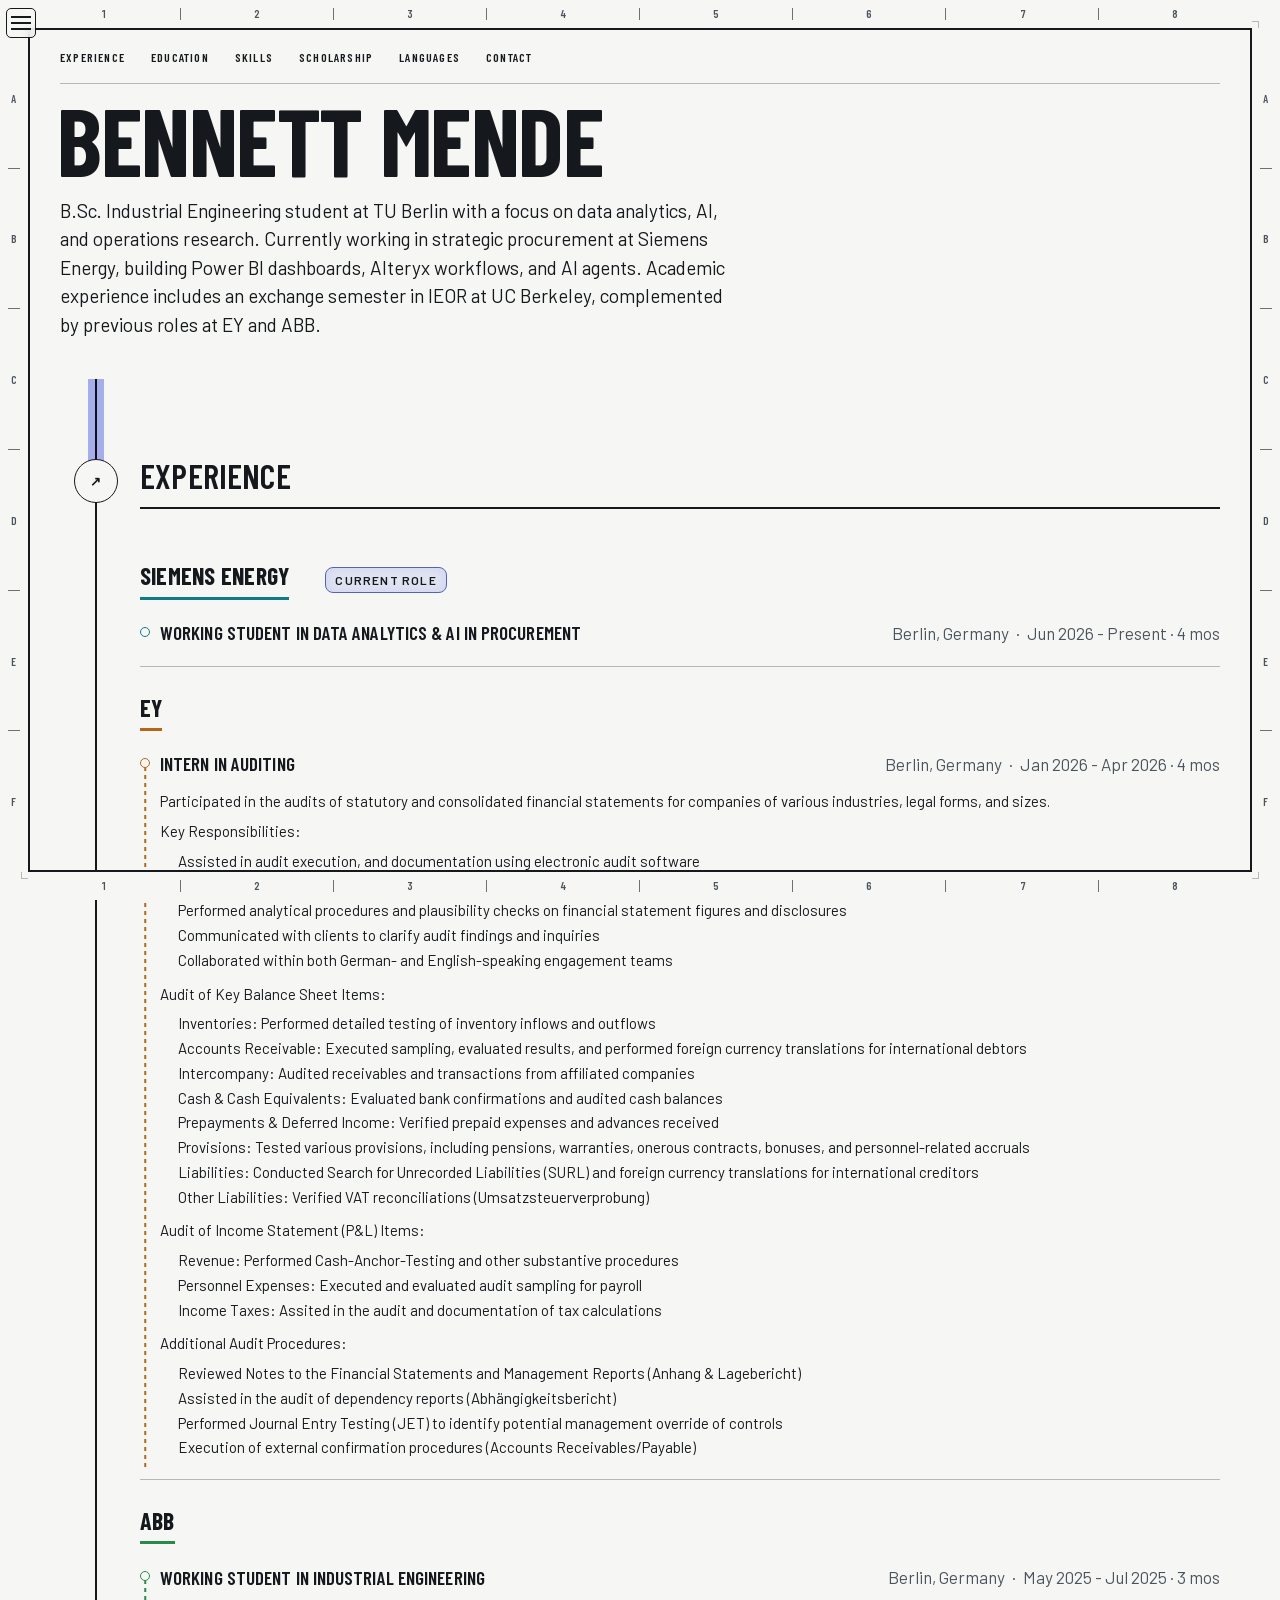
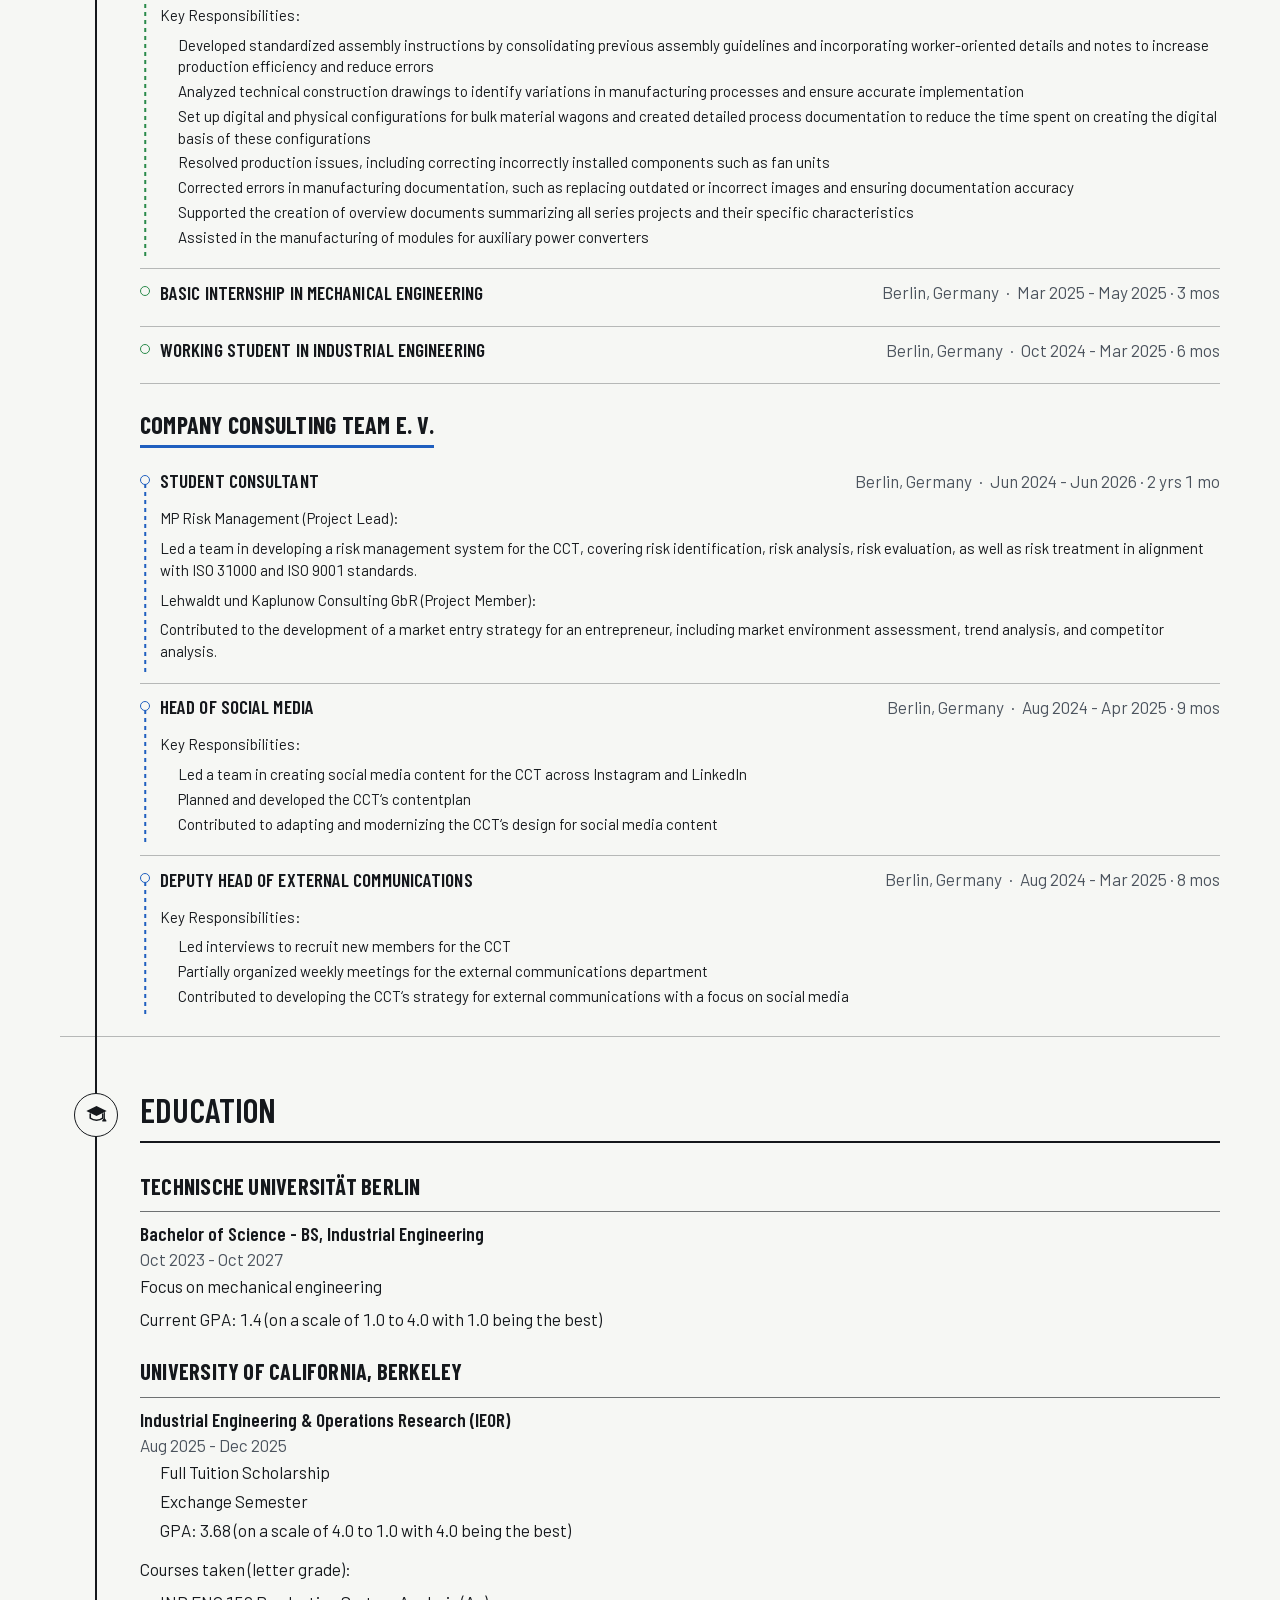
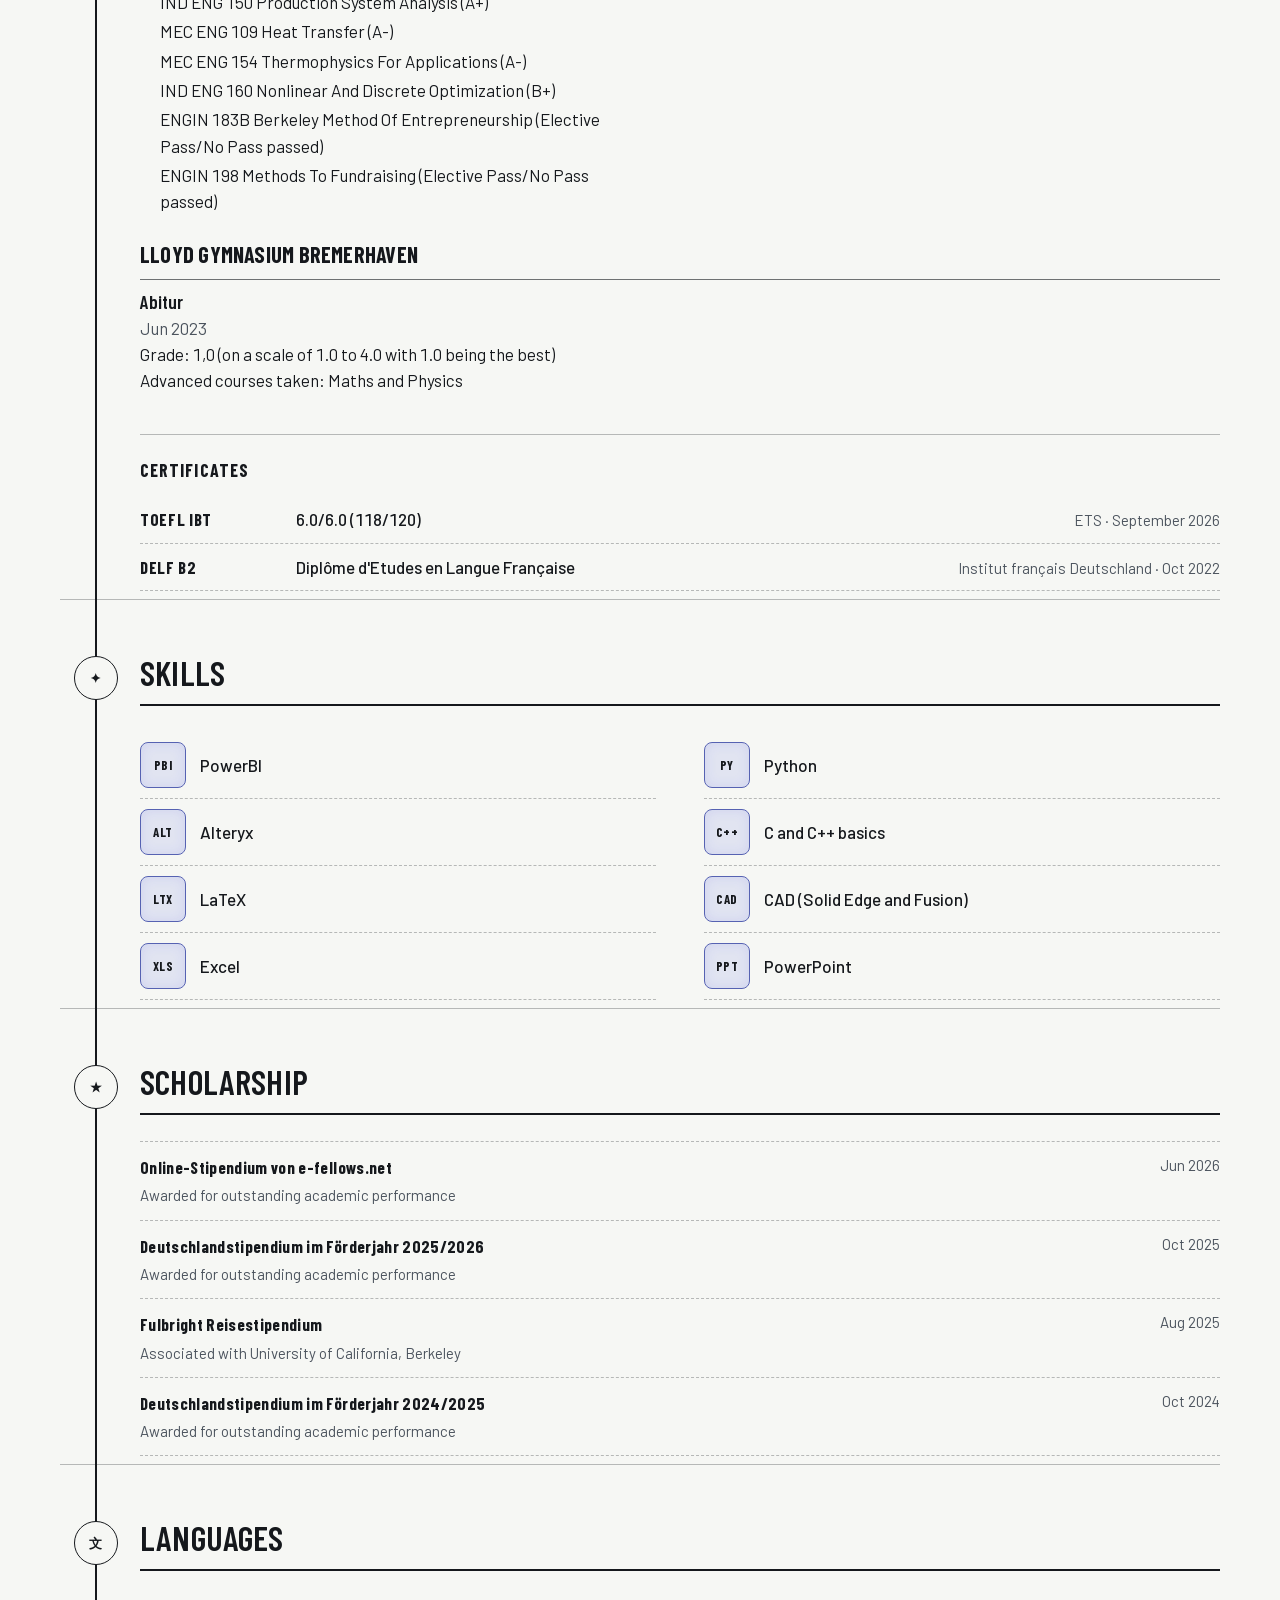
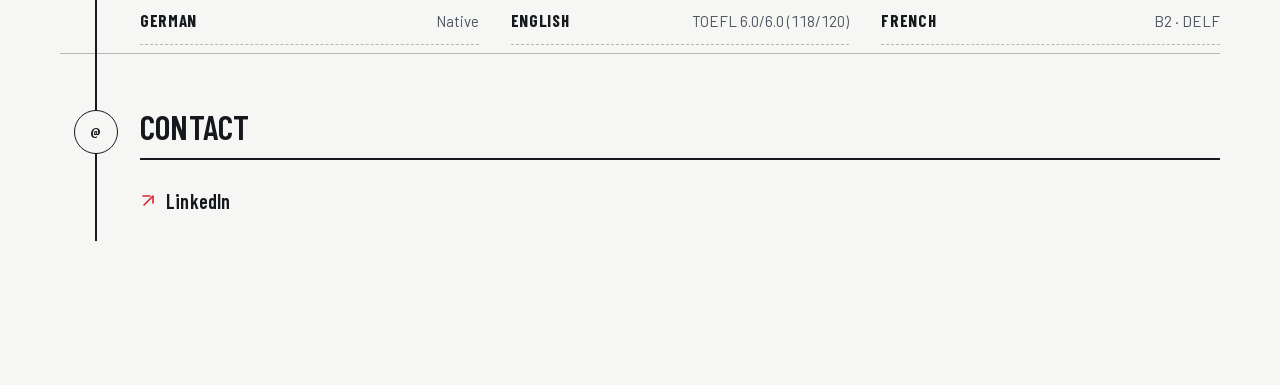
==== commit aa47ba15: "Update experience layout and profile details" ====
--- a/index.html
+++ b/index.html
@@ -18,7 +18,7 @@
 <!--
 THESIS: A recruiter reads Bennett's career as one process flow on an engineering drawing sheet, checked off by a blue progress band. It refuses the photo, big name, timeline-cards portfolio.
 OWN-WORLD: plotter-white sheet, ink line work in three weights, a zone border, DIN-style condensed caps (Barlow Condensed) with Barlow body, ISA-style section symbols and instrument bubbles, one blue accent band, and a color code per employer.
-STORY: the visitor sees a real drawing sheet titled BENNETT MENDE, follows the profile from TU Berlin to Siemens Energy in seconds, and can open the separate Career Flow Diagram when they want the full process view.
+STORY: the visitor sees a real drawing sheet titled BENNETT MENDE and follows the profile from TU Berlin to Siemens Energy in seconds. The separate Career Flow Diagram remains available by direct URL for later use.
 FIRST VIEWPORT: full-bleed sheet with zone markers. Drawing header strip. Title BENNETT MENDE at plotter scale with a short profile summary. Below: experience, education, skills, scholarships, languages, and a compact LinkedIn contact section.
 FORM: The Process Sheet (P&ID), candidate 7 of 7 on the ordered grounded list, seed 14451df4, code-led.
 FINISH: unreviewed and undocumented is unfinished; this build ends with the finish review, the verdict, DESIGN.md, and every shipping raster carrying its provenance.
@@ -38,7 +38,6 @@
   </button>
   <nav class="site-menu-panel" id="site-menu-panel" aria-label="Site navigation" hidden>
     <a href="index.html" aria-current="page">Overview</a>
-    <a href="career-flow.html">Career Flow Diagram</a>
     <a href="projects.html">Project Overview</a>
   </nav>
 </div>
@@ -61,7 +60,7 @@
     <div class="hero-top">
       <div class="hero-title">
         <h1 id="name">Bennett Mende</h1>
-        <p class="hero-sub">B.Sc. Industrial Engineering student at Technische Universität Berlin with a focus on Mechanical Engineering, a 1.4/1.0 GPA (top 9.6%) and 152/180 ECTS. Currently working as a working student in Data Analytics and AI in corporate strategic procurement at Siemens Energy, where I engineer Power BI dashboards with Alteryx workflows and build AI agents in Copilot Studio. In 2025, I completed an exchange semester in Industrial Engineering &amp; Operations Research at UC Berkeley with a final GPA of 3.68/4.0, supported by a full tuition scholarship, a monthly allowance from TU Berlin and the Fulbright Reisestipendium. Previously, I worked in audit at EY, industrial engineering at ABB and student consulting at Company Consulting Team e.V.</p>
+        <p class="hero-sub">B.Sc. Industrial Engineering student at TU Berlin with a focus on data analytics, AI, and operations research. Currently working in strategic procurement at Siemens Energy, building Power BI dashboards, Alteryx workflows, and AI agents. Academic experience includes an exchange semester in IEOR at UC Berkeley, complemented by previous roles at EY and ABB.</p>
       </div>
     </div>
   </section>
@@ -74,22 +73,17 @@
       <div class="section-inner">
         <div class="section-head">
           <h2 id="experience-h">Experience</h2>
-        </div>
-
-        <div class="experience-head" aria-hidden="true">
-          <span>Role · period</span>
-          <span>Responsibilities</span>
         </div>
 
         <div class="experience-list">
           <div id="exp-se" class="experience-company unit" style="--code:#0e7c86">
             <div class="unit-row">
               <h3 class="unit-name">Siemens Energy</h3>
-              <span class="unit-meta">Berlin, Germany · <span class="in-operation">Current Role</span></span>
+              <span class="in-operation">Current Role</span>
             </div>
-            <article class="experience-entry">
-              <div class="experience-entry-top">
-                <div class="experience-date"><time datetime="2026-06">Jun 2026</time> - Present · 4 mos</div>
+            <article class="experience-entry no-details">
+              <div class="experience-entry-top">
+                <div class="experience-date"><span class="experience-location">Berlin, Germany</span><span class="date-separator" aria-hidden="true">·</span><span class="date-range"><time datetime="2026-06">Jun 2026</time> - Present · 4 mos</span></div>
                 <h3 class="experience-role">Working Student in Data Analytics &amp; AI in Procurement</h3>
               </div>
             </article>
@@ -98,11 +92,10 @@
           <div id="exp-ey" class="experience-company unit" style="--code:#b8641b">
             <div class="unit-row">
               <h3 class="unit-name">EY</h3>
-              <span class="unit-meta">Berlin, Germany</span>
             </div>
             <article class="experience-entry">
               <div class="experience-entry-top">
-                <div class="experience-date"><time datetime="2026-01">Jan 2026</time> - <time datetime="2026-04">Apr 2026</time> · 4 mos</div>
+                <div class="experience-date"><span class="experience-location">Berlin, Germany</span><span class="date-separator" aria-hidden="true">·</span><span class="date-range"><time datetime="2026-01">Jan 2026</time> - <time datetime="2026-04">Apr 2026</time> · 4 mos</span></div>
                 <h3 class="experience-role">Intern in Auditing</h3>
               </div>
               <div class="linkedin-copy">
@@ -146,11 +139,10 @@
           <div id="exp-abb" class="experience-company unit" style="--code:#2a8a4a">
             <div class="unit-row">
               <h3 class="unit-name">ABB</h3>
-              <span class="unit-meta">Berlin, Germany</span>
             </div>
             <article class="experience-entry">
               <div class="experience-entry-top">
-                <div class="experience-date"><time datetime="2025-05">May 2025</time> - <time datetime="2025-07">Jul 2025</time> · 3 mos</div>
+                <div class="experience-date"><span class="experience-location">Berlin, Germany</span><span class="date-separator" aria-hidden="true">·</span><span class="date-range"><time datetime="2025-05">May 2025</time> - <time datetime="2025-07">Jul 2025</time> · 3 mos</span></div>
                 <h3 class="experience-role">Working Student in Industrial Engineering</h3>
               </div>
               <div class="linkedin-copy">
@@ -166,15 +158,15 @@
                 </ul>
               </div>
             </article>
-            <article class="experience-entry">
-              <div class="experience-entry-top">
-                <div class="experience-date"><time datetime="2025-03">Mar 2025</time> - <time datetime="2025-05">May 2025</time> · 3 mos</div>
+            <article class="experience-entry no-details">
+              <div class="experience-entry-top">
+                <div class="experience-date"><span class="experience-location">Berlin, Germany</span><span class="date-separator" aria-hidden="true">·</span><span class="date-range"><time datetime="2025-03">Mar 2025</time> - <time datetime="2025-05">May 2025</time> · 3 mos</span></div>
                 <h3 class="experience-role">Basic internship in Mechanical Engineering</h3>
               </div>
             </article>
-            <article class="experience-entry">
-              <div class="experience-entry-top">
-                <div class="experience-date"><time datetime="2024-10">Oct 2024</time> - <time datetime="2025-03">Mar 2025</time> · 6 mos</div>
+            <article class="experience-entry no-details">
+              <div class="experience-entry-top">
+                <div class="experience-date"><span class="experience-location">Berlin, Germany</span><span class="date-separator" aria-hidden="true">·</span><span class="date-range"><time datetime="2024-10">Oct 2024</time> - <time datetime="2025-03">Mar 2025</time> · 6 mos</span></div>
                 <h3 class="experience-role">Working Student in Industrial Engineering</h3>
               </div>
             </article>
@@ -183,11 +175,10 @@
           <div id="exp-cct" class="experience-company unit" style="--code:#1f5fbf">
             <div class="unit-row">
               <h3 class="unit-name">Company Consulting Team e. V.</h3>
-              <span class="unit-meta">Berlin, Germany</span>
             </div>
             <article class="experience-entry">
               <div class="experience-entry-top">
-                <div class="experience-date"><time datetime="2024-06">Jun 2024</time> - <time datetime="2026-06">Jun 2026</time> · 2 yrs 1 mo</div>
+                <div class="experience-date"><span class="experience-location">Berlin, Germany</span><span class="date-separator" aria-hidden="true">·</span><span class="date-range"><time datetime="2024-06">Jun 2024</time> - <time datetime="2026-06">Jun 2026</time> · 2 yrs 1 mo</span></div>
                 <h3 class="experience-role">Student Consultant</h3>
               </div>
               <div class="linkedin-copy">
@@ -199,7 +190,7 @@
             </article>
             <article class="experience-entry">
               <div class="experience-entry-top">
-                <div class="experience-date"><time datetime="2024-08">Aug 2024</time> - <time datetime="2025-04">Apr 2025</time> · 9 mos</div>
+                <div class="experience-date"><span class="experience-location">Berlin, Germany</span><span class="date-separator" aria-hidden="true">·</span><span class="date-range"><time datetime="2024-08">Aug 2024</time> - <time datetime="2025-04">Apr 2025</time> · 9 mos</span></div>
                 <h3 class="experience-role">Head of Social Media</h3>
               </div>
               <div class="linkedin-copy">
@@ -213,7 +204,7 @@
             </article>
             <article class="experience-entry">
               <div class="experience-entry-top">
-                <div class="experience-date"><time datetime="2024-08">Aug 2024</time> - <time datetime="2025-03">Mar 2025</time> · 8 mos</div>
+                <div class="experience-date"><span class="experience-location">Berlin, Germany</span><span class="date-separator" aria-hidden="true">·</span><span class="date-range"><time datetime="2024-08">Aug 2024</time> - <time datetime="2025-03">Mar 2025</time> · 8 mos</span></div>
                 <h3 class="experience-role">Deputy Head of External Communications</h3>
               </div>
               <div class="linkedin-copy">
@@ -287,7 +278,7 @@
         <div class="certs">
           <h3>Certificates</h3>
           <ul class="cert-list">
-            <li><span class="cert-name">TOEFL iBT</span><span class="cert-value">111 / 120</span><span class="cert-meta">ETS · <time datetime="2024-08">Aug 2024</time></span></li>
+            <li><span class="cert-name">TOEFL iBT</span><span class="cert-value">6.0/6.0 (118/120)</span><span class="cert-meta">ETS · <time datetime="2026-09">September 2026</time></span></li>
             <li><span class="cert-name">DELF B2</span><span class="cert-value">Diplôme d'Etudes en Langue Française</span><span class="cert-meta">Institut français Deutschland · <time datetime="2022-10">Oct 2022</time></span></li>
           </ul>
         </div>
@@ -300,19 +291,15 @@
         <div class="section-head">
           <h2 id="skills-h">Skills</h2>
         </div>
-        <p class="lede">Each skill marker on the diagram is listed here, with the unit where it was acquired.</p>
-
         <ul class="instruments">
-          <li><span class="bubble" aria-hidden="true">CAD</span><span class="i-name">AutoCAD</span><span class="i-src" style="--code:#2a8a4a">ABB</span></li>
-          <li><span class="bubble" aria-hidden="true">FUS</span><span class="i-name">Fusion (CAD)</span><span class="i-src">TU Berlin</span></li>
-          <li><span class="bubble" aria-hidden="true">LTX</span><span class="i-name">LaTeX</span><span class="i-src">TU Berlin</span></li>
-          <li><span class="bubble" aria-hidden="true">C++</span><span class="i-name">C and C++, basics</span><span class="i-src">TU Berlin</span></li>
-          <li><span class="bubble" aria-hidden="true">ISO</span><span class="i-name">ISO 31000 risk management</span><span class="i-src" style="--code:#1f5fbf">Company Consulting Team</span></li>
-          <li><span class="bubble" aria-hidden="true">INT</span><span class="i-name">Expert interviews</span><span class="i-src" style="--code:#1f5fbf">Company Consulting Team</span></li>
-          <li><span class="bubble" aria-hidden="true">XLS</span><span class="i-name">Microsoft Excel</span><span class="i-src" style="--code:#1f5fbf">Company Consulting Team</span></li>
-          <li><span class="bubble" aria-hidden="true">MKT</span><span class="i-name">Targeted marketing</span><span class="i-src" style="--code:#1f5fbf">Company Consulting Team</span></li>
-          <li><span class="bubble" aria-hidden="true">ENT</span><span class="i-name">Entrepreneurship</span><span class="i-src">UC Berkeley</span></li>
-          <li><span class="bubble" aria-hidden="true">STU</span><span class="i-name">Start-ups</span><span class="i-src">UC Berkeley</span></li>
+          <li><span class="bubble" aria-hidden="true">PBI</span><span class="i-name">PowerBI</span></li>
+          <li><span class="bubble" aria-hidden="true">PY</span><span class="i-name">Python</span></li>
+          <li><span class="bubble" aria-hidden="true">ALT</span><span class="i-name">Alteryx</span></li>
+          <li><span class="bubble" aria-hidden="true">C++</span><span class="i-name">C and C++ basics</span></li>
+          <li><span class="bubble" aria-hidden="true">LTX</span><span class="i-name">LaTeX</span></li>
+          <li><span class="bubble" aria-hidden="true">CAD</span><span class="i-name">CAD (Solid Edge and Fusion)</span></li>
+          <li><span class="bubble" aria-hidden="true">XLS</span><span class="i-name">Excel</span></li>
+          <li><span class="bubble" aria-hidden="true">PPT</span><span class="i-name">PowerPoint</span></li>
         </ul>
       </div>
     </section>
@@ -356,7 +343,7 @@
         </div>
         <ul class="lang-list">
           <li><span class="lang">German</span><span class="level">Native</span></li>
-          <li><span class="lang">English</span><span class="level">TOEFL 111/120</span></li>
+          <li><span class="lang">English</span><span class="level">TOEFL 6.0/6.0 (118/120)</span></li>
           <li><span class="lang">French</span><span class="level">B2 · DELF</span></li>
         </ul>
       </div>
--- a/styles.css
+++ b/styles.css
@@ -491,12 +491,6 @@
 }
 
 /* Experience list: each role gets a wide responsibility lane. */
-.experience-head {
-  display: grid; grid-template-columns: 220px minmax(0, 1fr); gap: 24px;
-  padding: 0 0 10px; border-bottom: var(--w-thin) solid var(--rule-strong);
-  font-family: var(--font-display); font-weight: 600; font-size: 0.75rem; letter-spacing: 0.1em;
-  text-transform: uppercase; color: var(--ink-2);
-}
 .experience-list { display: grid; }
 .experience-company { border-top: var(--w-thin) solid var(--rule); }
 .experience-company:first-child { border-top: 0; }
@@ -521,7 +515,6 @@
   text-transform: uppercase;
   margin-right: 16px;
 }
-.unit-meta { font-family: var(--font-display); font-weight: 500; font-size: 0.9375rem; color: var(--ink-2); letter-spacing: 0.02em; }
 .in-operation {
   display: inline-block;
   padding: 3px 9px 2px;
@@ -539,20 +532,22 @@
 }
 .experience-entry:last-child { border-bottom: 0; }
 .experience-entry::before {
-  content: ""; position: absolute; left: 5px; top: 26px; bottom: 10px; width: 1.5px;
+  content: ""; position: absolute; left: 5px; top: 26px; bottom: 10px; width: 1.5px; transform: translateX(-50%);
   background: repeating-linear-gradient(to bottom, var(--code) 0 4px, transparent 4px 8px);
 }
-.experience-entry:last-child::before { bottom: 50%; }
+.experience-entry.no-details::before { display: none; }
 .experience-entry::after {
-  content: ""; position: absolute; left: 0; top: 26px; width: 10px; height: 10px; border-radius: 50%;
+  content: ""; position: absolute; left: 0; top: 17px; width: 10px; height: 10px; border-radius: 50%;
   background: var(--sheet); border: 1.5px solid var(--code);
 }
 .experience-entry-top {
-  display: grid; grid-template-columns: 220px minmax(0, 1fr); gap: 24px; align-items: start;
+  display: grid; grid-template-columns: minmax(0, 1fr) auto; gap: 24px; align-items: center;
   padding-left: 20px;
 }
-.experience-date { color: var(--ink-2); font-variant-numeric: tabular-nums; }
+.experience-date { grid-column: 2; grid-row: 1; display: flex; align-items: baseline; justify-content: flex-end; flex-wrap: wrap; gap: 0 7px; color: var(--ink-2); font-variant-numeric: tabular-nums; text-align: right; }
+.experience-location, .date-range { white-space: nowrap; }
 .experience-role {
+  grid-column: 1; grid-row: 1;
   margin: 0; font-family: var(--font-display); font-weight: 600; font-size: 1.1875rem;
   line-height: 1.25; letter-spacing: 0.005em;
 }
@@ -570,14 +565,18 @@
 .linkedin-copy ul:last-child, .linkedin-list:last-child { margin-bottom: 0; }
 
 @media (max-width: 760px) {
-  .experience-head { display: none; }
   .experience-company .unit-row { padding: 18px 0 6px; }
   .experience-company .unit-row > * { display: block; }
   .unit-name { font-size: 1.375rem; margin: 0 0 2px; }
+  #exp-se .unit-row { display: flex; flex-wrap: nowrap; align-items: center; gap: 8px; }
+  #exp-se .unit-row > * { display: inline-flex; }
+  #exp-se .unit-name { flex: 0 1 auto; min-width: 0; white-space: nowrap; margin: 0; font-size: 1.2rem; }
+  #exp-se .in-operation { padding: 2px 6px 1px; font-size: 0.64rem; letter-spacing: 0.06em; }
   .experience-entry { padding: 10px 0 16px; }
   .experience-entry::before, .experience-entry::after { display: none; }
   .experience-entry-top { grid-template-columns: 1fr; gap: 4px; padding-left: 0; }
-  .experience-date { font-size: 0.8125rem; }
+  .experience-date { grid-column: 1; grid-row: 2; justify-content: flex-start; font-size: 0.8125rem; text-align: left; }
+  .experience-role { grid-column: 1; grid-row: 1; }
   .experience-role { font-size: 1.125rem; }
   .experience-entry > .linkedin-copy { margin-top: 10px; padding-left: 0; font-size: 1rem; }
 }
@@ -619,7 +618,7 @@
 }
 @media (max-width: 760px) { .instruments { grid-template-columns: 1fr; } }
 .instruments li {
-  display: grid; grid-template-columns: 46px minmax(0, 1fr) auto; align-items: center; gap: 14px;
+  display: grid; grid-template-columns: 46px minmax(0, 1fr); align-items: center; gap: 14px;
   padding: 10px 0; border-bottom: 1px dashed var(--rule);
 }
 .bubble {
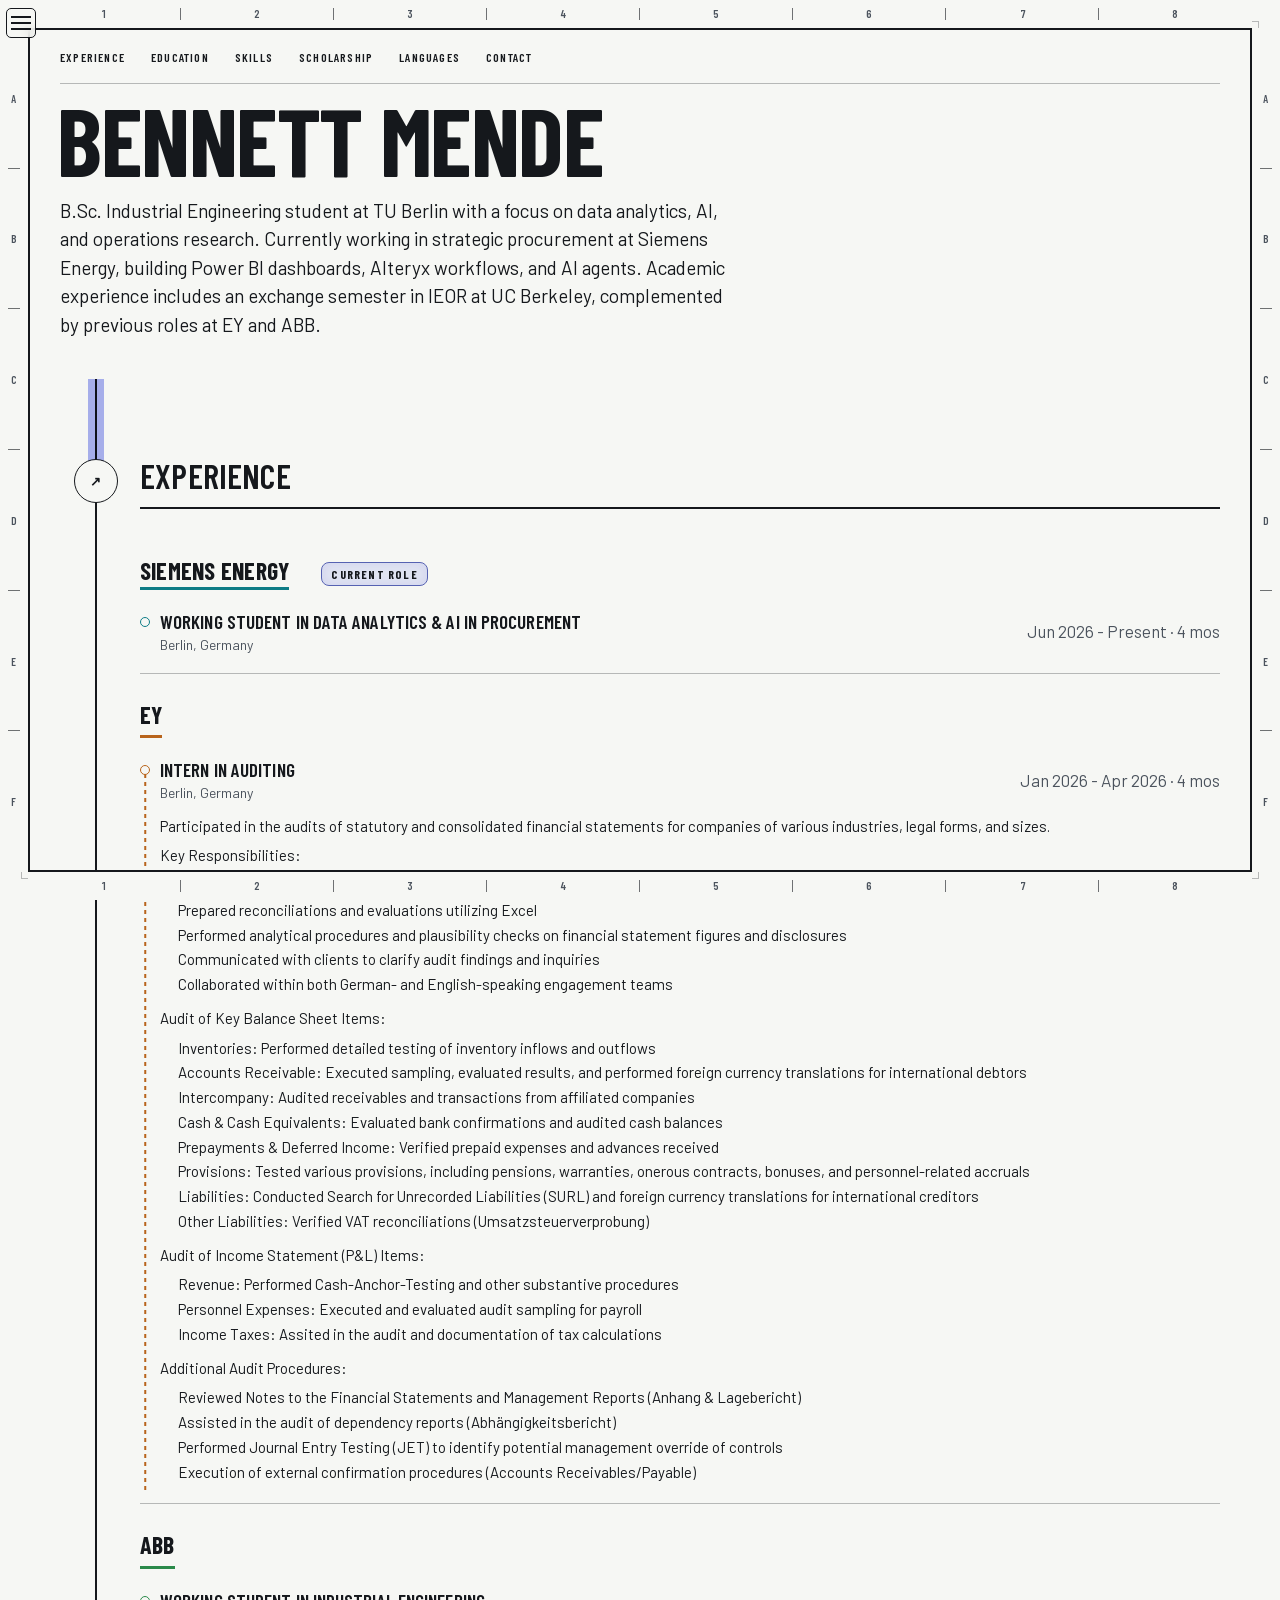
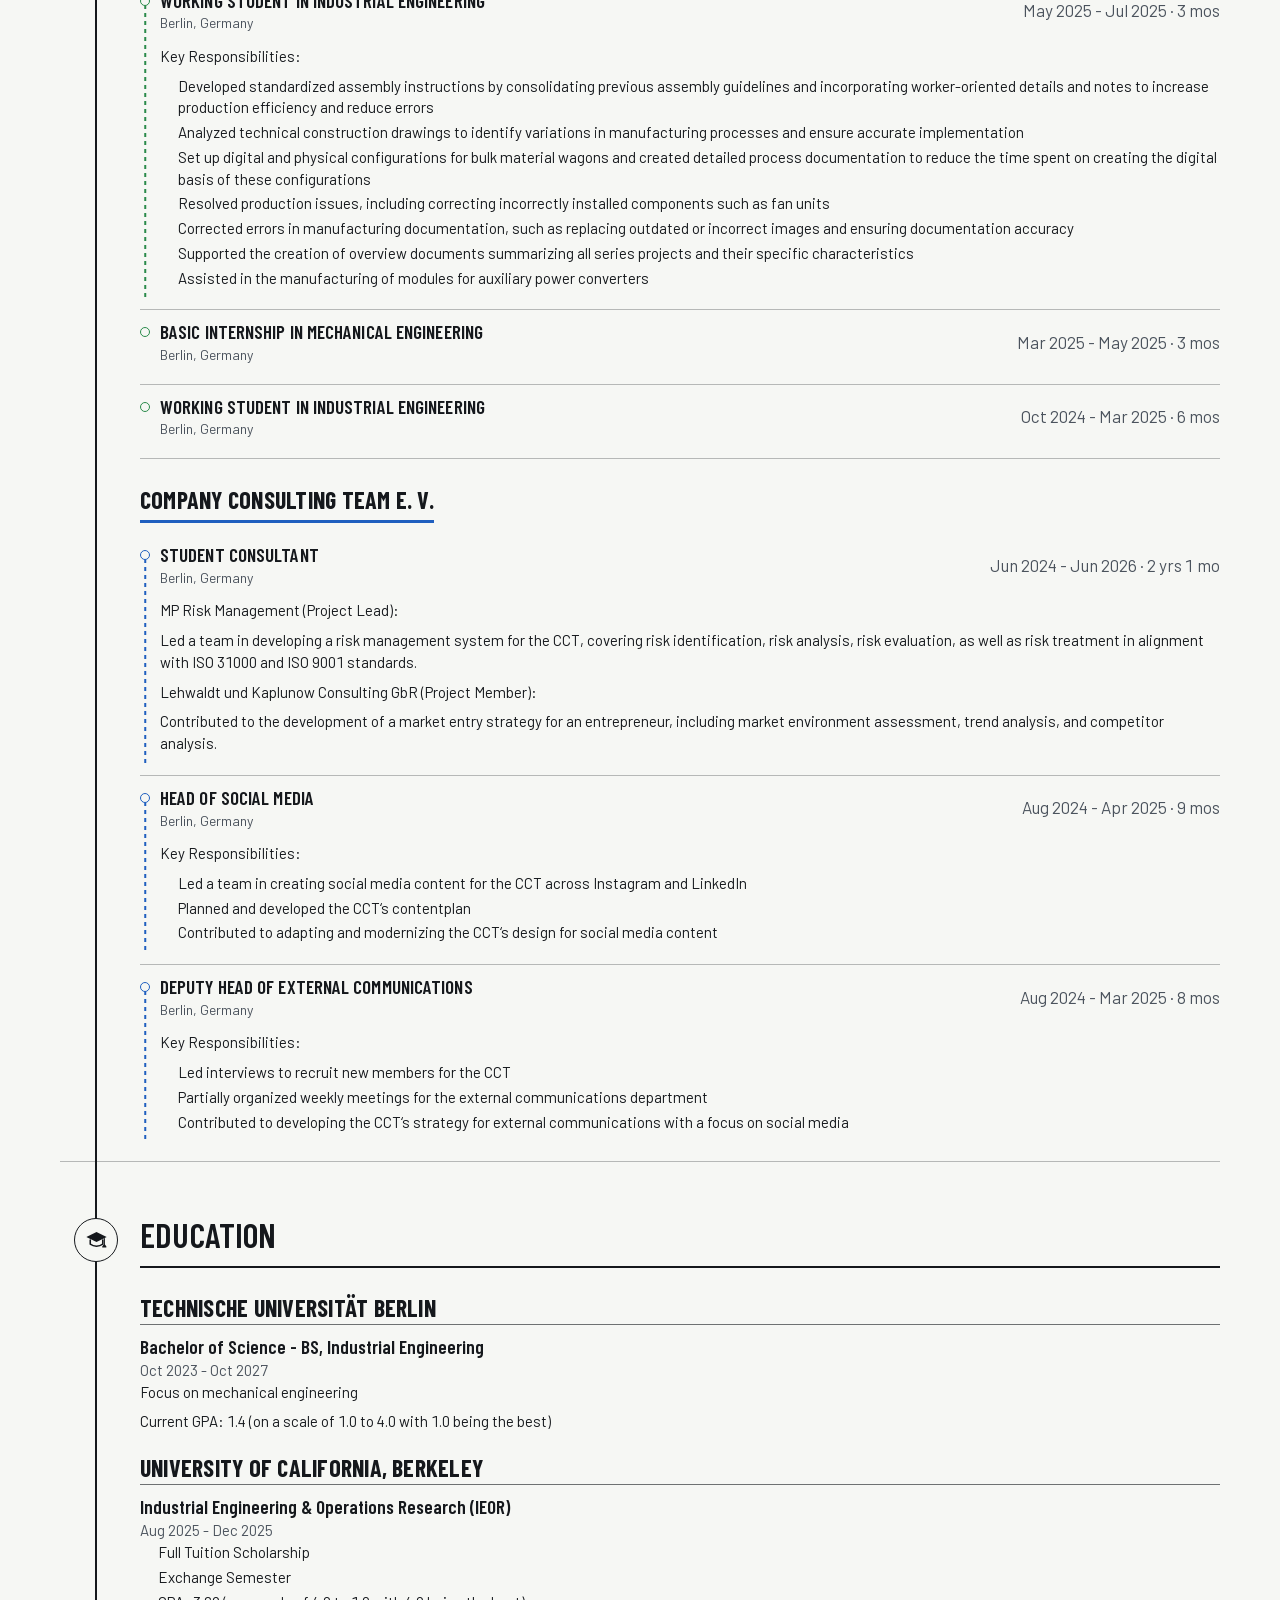
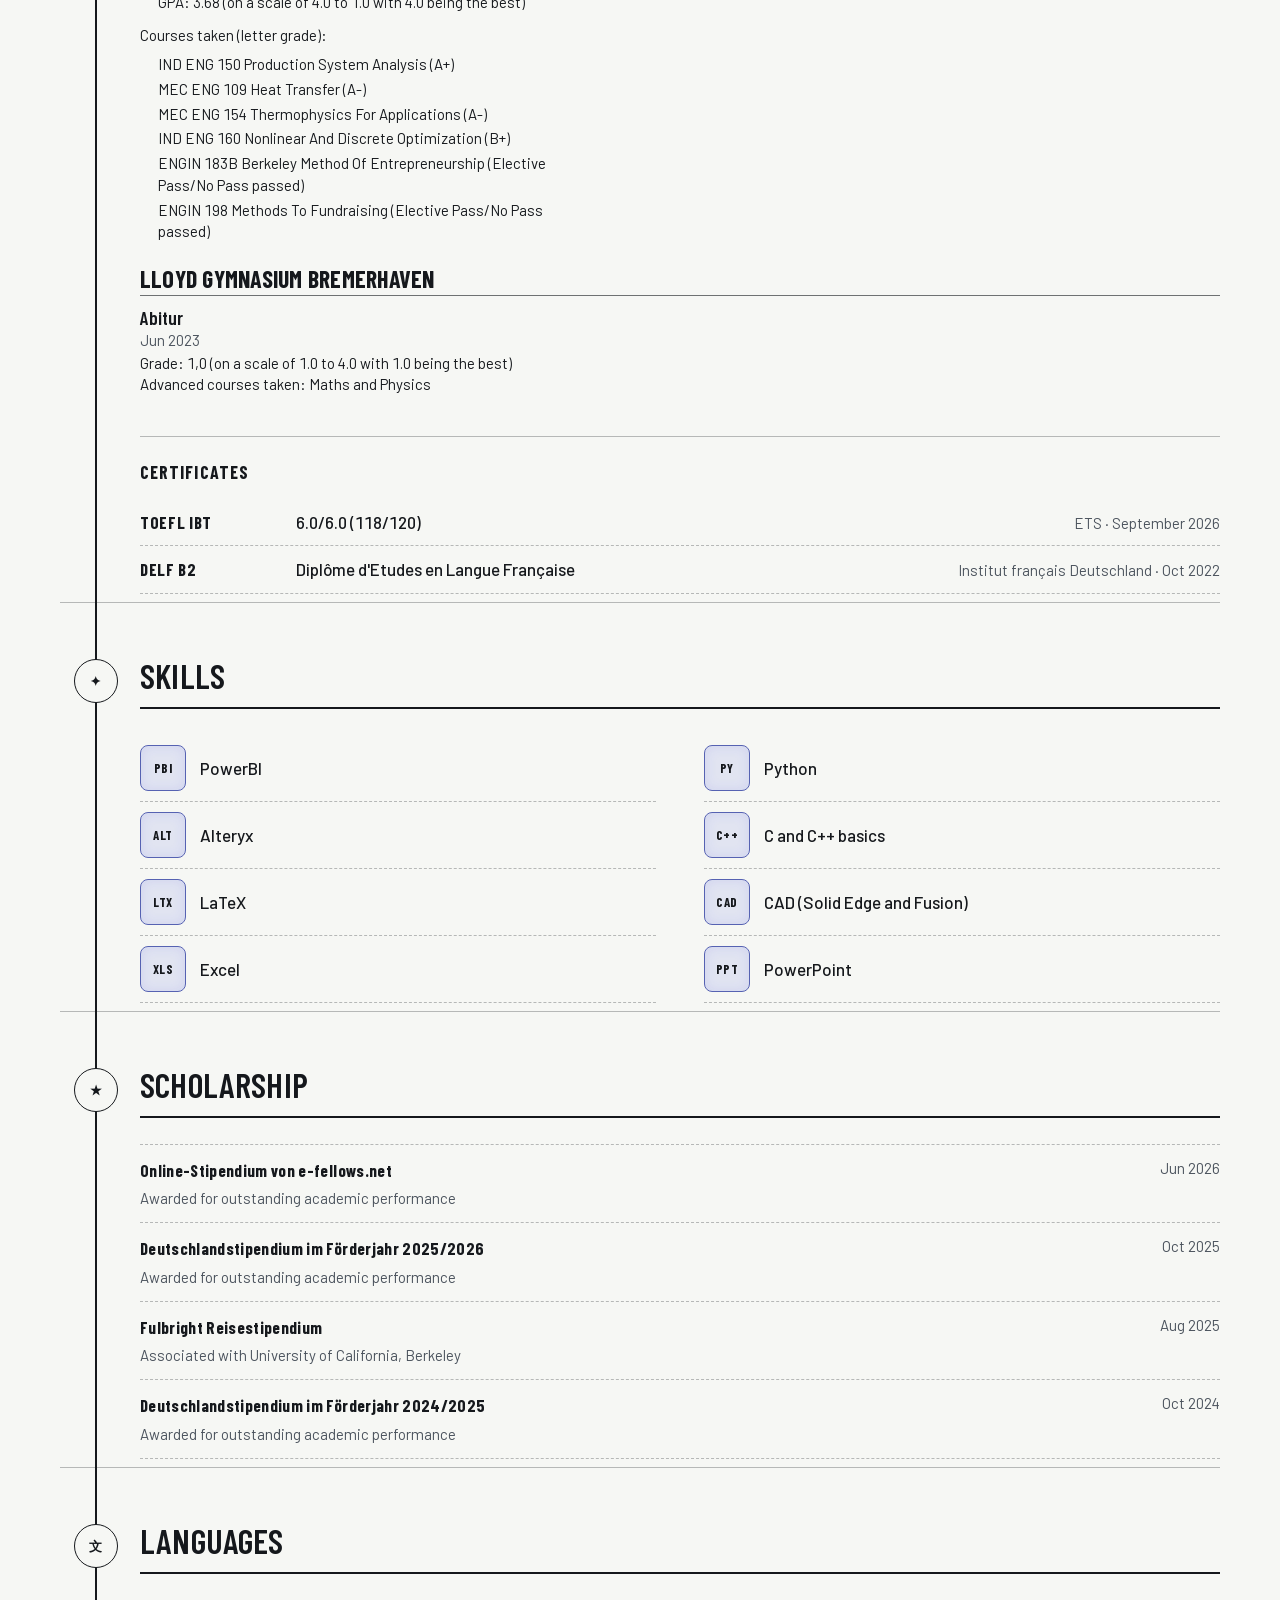
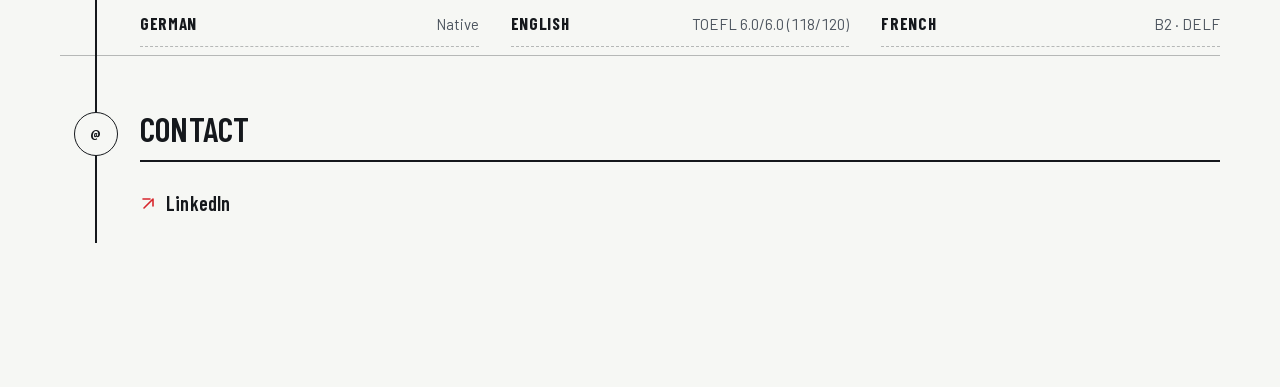
==== commit dc056c96: "Align education typography and experience metadata" ====
--- a/index.html
+++ b/index.html
@@ -79,12 +79,15 @@
           <div id="exp-se" class="experience-company unit" style="--code:#0e7c86">
             <div class="unit-row">
               <h3 class="unit-name">Siemens Energy</h3>
-              <span class="in-operation">Current Role</span>
+              <span class="in-operation"><span>Current Role</span></span>
             </div>
             <article class="experience-entry no-details">
               <div class="experience-entry-top">
-                <div class="experience-date"><span class="experience-location">Berlin, Germany</span><span class="date-separator" aria-hidden="true">·</span><span class="date-range"><time datetime="2026-06">Jun 2026</time> - Present · 4 mos</span></div>
-                <h3 class="experience-role">Working Student in Data Analytics &amp; AI in Procurement</h3>
+                <div class="experience-role-block">
+                  <h3 class="experience-role">Working Student in Data Analytics &amp; AI in Procurement</h3>
+                  <div class="experience-location">Berlin, Germany</div>
+                </div>
+                <div class="experience-date"><span class="date-range"><time datetime="2026-06">Jun 2026</time> - Present · 4 mos</span></div>
               </div>
             </article>
           </div>
@@ -95,8 +98,11 @@
             </div>
             <article class="experience-entry">
               <div class="experience-entry-top">
-                <div class="experience-date"><span class="experience-location">Berlin, Germany</span><span class="date-separator" aria-hidden="true">·</span><span class="date-range"><time datetime="2026-01">Jan 2026</time> - <time datetime="2026-04">Apr 2026</time> · 4 mos</span></div>
-                <h3 class="experience-role">Intern in Auditing</h3>
+                <div class="experience-role-block">
+                  <h3 class="experience-role">Intern in Auditing</h3>
+                  <div class="experience-location">Berlin, Germany</div>
+                </div>
+                <div class="experience-date"><span class="date-range"><time datetime="2026-01">Jan 2026</time> - <time datetime="2026-04">Apr 2026</time> · 4 mos</span></div>
               </div>
               <div class="linkedin-copy">
                 <p>Participated in the audits of statutory and consolidated financial statements for companies of various industries, legal forms, and sizes.</p>
@@ -142,8 +148,11 @@
             </div>
             <article class="experience-entry">
               <div class="experience-entry-top">
-                <div class="experience-date"><span class="experience-location">Berlin, Germany</span><span class="date-separator" aria-hidden="true">·</span><span class="date-range"><time datetime="2025-05">May 2025</time> - <time datetime="2025-07">Jul 2025</time> · 3 mos</span></div>
-                <h3 class="experience-role">Working Student in Industrial Engineering</h3>
+                <div class="experience-role-block">
+                  <h3 class="experience-role">Working Student in Industrial Engineering</h3>
+                  <div class="experience-location">Berlin, Germany</div>
+                </div>
+                <div class="experience-date"><span class="date-range"><time datetime="2025-05">May 2025</time> - <time datetime="2025-07">Jul 2025</time> · 3 mos</span></div>
               </div>
               <div class="linkedin-copy">
                 <p>Key Responsibilities:</p>
@@ -160,14 +169,20 @@
             </article>
             <article class="experience-entry no-details">
               <div class="experience-entry-top">
-                <div class="experience-date"><span class="experience-location">Berlin, Germany</span><span class="date-separator" aria-hidden="true">·</span><span class="date-range"><time datetime="2025-03">Mar 2025</time> - <time datetime="2025-05">May 2025</time> · 3 mos</span></div>
-                <h3 class="experience-role">Basic internship in Mechanical Engineering</h3>
+                <div class="experience-role-block">
+                  <h3 class="experience-role">Basic internship in Mechanical Engineering</h3>
+                  <div class="experience-location">Berlin, Germany</div>
+                </div>
+                <div class="experience-date"><span class="date-range"><time datetime="2025-03">Mar 2025</time> - <time datetime="2025-05">May 2025</time> · 3 mos</span></div>
               </div>
             </article>
             <article class="experience-entry no-details">
               <div class="experience-entry-top">
-                <div class="experience-date"><span class="experience-location">Berlin, Germany</span><span class="date-separator" aria-hidden="true">·</span><span class="date-range"><time datetime="2024-10">Oct 2024</time> - <time datetime="2025-03">Mar 2025</time> · 6 mos</span></div>
-                <h3 class="experience-role">Working Student in Industrial Engineering</h3>
+                <div class="experience-role-block">
+                  <h3 class="experience-role">Working Student in Industrial Engineering</h3>
+                  <div class="experience-location">Berlin, Germany</div>
+                </div>
+                <div class="experience-date"><span class="date-range"><time datetime="2024-10">Oct 2024</time> - <time datetime="2025-03">Mar 2025</time> · 6 mos</span></div>
               </div>
             </article>
           </div>
@@ -178,8 +193,11 @@
             </div>
             <article class="experience-entry">
               <div class="experience-entry-top">
-                <div class="experience-date"><span class="experience-location">Berlin, Germany</span><span class="date-separator" aria-hidden="true">·</span><span class="date-range"><time datetime="2024-06">Jun 2024</time> - <time datetime="2026-06">Jun 2026</time> · 2 yrs 1 mo</span></div>
-                <h3 class="experience-role">Student Consultant</h3>
+                <div class="experience-role-block">
+                  <h3 class="experience-role">Student Consultant</h3>
+                  <div class="experience-location">Berlin, Germany</div>
+                </div>
+                <div class="experience-date"><span class="date-range"><time datetime="2024-06">Jun 2024</time> - <time datetime="2026-06">Jun 2026</time> · 2 yrs 1 mo</span></div>
               </div>
               <div class="linkedin-copy">
                 <p>MP Risk Management (Project Lead):</p>
@@ -190,8 +208,11 @@
             </article>
             <article class="experience-entry">
               <div class="experience-entry-top">
-                <div class="experience-date"><span class="experience-location">Berlin, Germany</span><span class="date-separator" aria-hidden="true">·</span><span class="date-range"><time datetime="2024-08">Aug 2024</time> - <time datetime="2025-04">Apr 2025</time> · 9 mos</span></div>
-                <h3 class="experience-role">Head of Social Media</h3>
+                <div class="experience-role-block">
+                  <h3 class="experience-role">Head of Social Media</h3>
+                  <div class="experience-location">Berlin, Germany</div>
+                </div>
+                <div class="experience-date"><span class="date-range"><time datetime="2024-08">Aug 2024</time> - <time datetime="2025-04">Apr 2025</time> · 9 mos</span></div>
               </div>
               <div class="linkedin-copy">
                 <p>Key Responsibilities:</p>
@@ -204,8 +225,11 @@
             </article>
             <article class="experience-entry">
               <div class="experience-entry-top">
-                <div class="experience-date"><span class="experience-location">Berlin, Germany</span><span class="date-separator" aria-hidden="true">·</span><span class="date-range"><time datetime="2024-08">Aug 2024</time> - <time datetime="2025-03">Mar 2025</time> · 8 mos</span></div>
-                <h3 class="experience-role">Deputy Head of External Communications</h3>
+                <div class="experience-role-block">
+                  <h3 class="experience-role">Deputy Head of External Communications</h3>
+                  <div class="experience-location">Berlin, Germany</div>
+                </div>
+                <div class="experience-date"><span class="date-range"><time datetime="2024-08">Aug 2024</time> - <time datetime="2025-03">Mar 2025</time> · 8 mos</span></div>
               </div>
               <div class="linkedin-copy">
                 <p>Key Responsibilities:</p>
--- a/styles.css
+++ b/styles.css
@@ -516,17 +516,20 @@
   margin-right: 16px;
 }
 .in-operation {
-  display: inline-block;
-  padding: 3px 9px 2px;
-  margin-left: 4px;
+  display: inline-flex; align-items: center; justify-content: center;
+  height: 24px; padding: 0 9px;
+  margin-left: 0;
   border: 1.5px solid var(--accent-deep);
   border-radius: 8px;
   background: var(--accent-wash);
   box-shadow: inset 0 0 12px rgba(116, 129, 228, 0.18);
   color: var(--ink);
-  font-weight: 700; font-size: 0.75rem; letter-spacing: 0.1em; text-transform: uppercase;
-  vertical-align: 1px;
-}
+  font-family: var(--font-display); font-weight: 700; font-size: 0.75rem; line-height: 24px;
+  letter-spacing: 0.1em; text-align: center; text-transform: uppercase; white-space: nowrap;
+}
+.in-operation > span { display: block; transform: translateY(-1.25px); }
+#exp-se .unit-row { align-items: center; }
+#exp-se .unit-name { line-height: 1.15; }
 .experience-entry {
   position: relative; padding: 10px 0 20px; border-bottom: 1px solid var(--rule);
 }
@@ -544,10 +547,11 @@
   display: grid; grid-template-columns: minmax(0, 1fr) auto; gap: 24px; align-items: center;
   padding-left: 20px;
 }
+.experience-role-block { grid-column: 1; grid-row: 1; min-width: 0; }
 .experience-date { grid-column: 2; grid-row: 1; display: flex; align-items: baseline; justify-content: flex-end; flex-wrap: wrap; gap: 0 7px; color: var(--ink-2); font-variant-numeric: tabular-nums; text-align: right; }
-.experience-location, .date-range { white-space: nowrap; }
+.experience-location { margin-top: 2px; color: var(--ink-2); font-size: 0.875rem; line-height: 1.25; }
+.date-range { white-space: nowrap; }
 .experience-role {
-  grid-column: 1; grid-row: 1;
   margin: 0; font-family: var(--font-display); font-weight: 600; font-size: 1.1875rem;
   line-height: 1.25; letter-spacing: 0.005em;
 }
@@ -571,12 +575,14 @@
   #exp-se .unit-row { display: flex; flex-wrap: nowrap; align-items: center; gap: 8px; }
   #exp-se .unit-row > * { display: inline-flex; }
   #exp-se .unit-name { flex: 0 1 auto; min-width: 0; white-space: nowrap; margin: 0; font-size: 1.2rem; }
-  #exp-se .in-operation { padding: 2px 6px 1px; font-size: 0.64rem; letter-spacing: 0.06em; }
+  #exp-se .in-operation { height: 24px; padding: 0 6px; font-size: 0.64rem; line-height: 24px; letter-spacing: 0.06em; }
+  #exp-se .in-operation > span { transform: none; }
   .experience-entry { padding: 10px 0 16px; }
   .experience-entry::before, .experience-entry::after { display: none; }
   .experience-entry-top { grid-template-columns: 1fr; gap: 4px; padding-left: 0; }
   .experience-date { grid-column: 1; grid-row: 2; justify-content: flex-start; font-size: 0.8125rem; text-align: left; }
-  .experience-role { grid-column: 1; grid-row: 1; }
+  .experience-role-block { grid-column: 1; grid-row: 1; }
+  .experience-location { margin-top: 1px; font-size: 0.8125rem; }
   .experience-role { font-size: 1.125rem; }
   .experience-entry > .linkedin-copy { margin-top: 10px; padding-left: 0; font-size: 1rem; }
 }
@@ -585,18 +591,23 @@
 .utilities { display: grid; grid-template-columns: 1fr; gap: 0; }
 .utility { padding: 0 0 22px; display: grid; grid-template-rows: auto auto auto 1fr; }
 .utility dt {
-  font-family: var(--font-display); font-weight: 700; font-size: 1.375rem; text-transform: uppercase; letter-spacing: 0.01em;
+  font-family: var(--font-display); font-weight: 700; font-size: 1.5rem; line-height: 1.15; text-transform: uppercase; letter-spacing: 0.01em;
   display: flex; align-items: center; gap: 0; flex-wrap: wrap; row-gap: 6px;
-  padding-bottom: 8px; margin-bottom: 10px; border-bottom: var(--w-thin) solid var(--rule-strong);
+  padding-bottom: 2px; margin-bottom: 10px; border-bottom: var(--w-thin) solid var(--rule-strong);
 }
 .utility dd { margin: 0; }
-.u-degree { font-family: var(--font-display); font-weight: 600; font-size: 1.1875rem; line-height: 1.3; }
-.u-period { color: var(--ink-2); margin: 4px 0 8px; font-variant-numeric: tabular-nums; }
-.u-notes { max-width: 52ch; }
+.u-degree { font-family: var(--font-display); font-weight: 600; font-size: 1.1875rem; line-height: 1.25; }
+.u-period { color: var(--ink-2); margin: 4px 0 8px; font-size: 0.9375rem; font-variant-numeric: tabular-nums; }
+.u-notes { max-width: 52ch; font-size: 0.9375rem; line-height: 1.45; }
 .u-notes p { margin: 0 0 7px; }
 .u-notes p:last-child { margin-bottom: 0; }
 .course-list { margin-top: 4px; }
-@media (max-width: 760px) { .utility { padding-bottom: 28px; } }
+@media (max-width: 760px) {
+  .utility { padding-bottom: 28px; }
+  .utility dt { font-size: 1.375rem; }
+  .u-degree { font-size: 1.125rem; }
+  .u-notes { font-size: 1rem; }
+}
 
 .certs { margin-top: 18px; padding-top: 22px; border-top: var(--w-thin) solid var(--rule); }
 .cert-list { margin-top: 12px; display: grid; gap: 0; }
